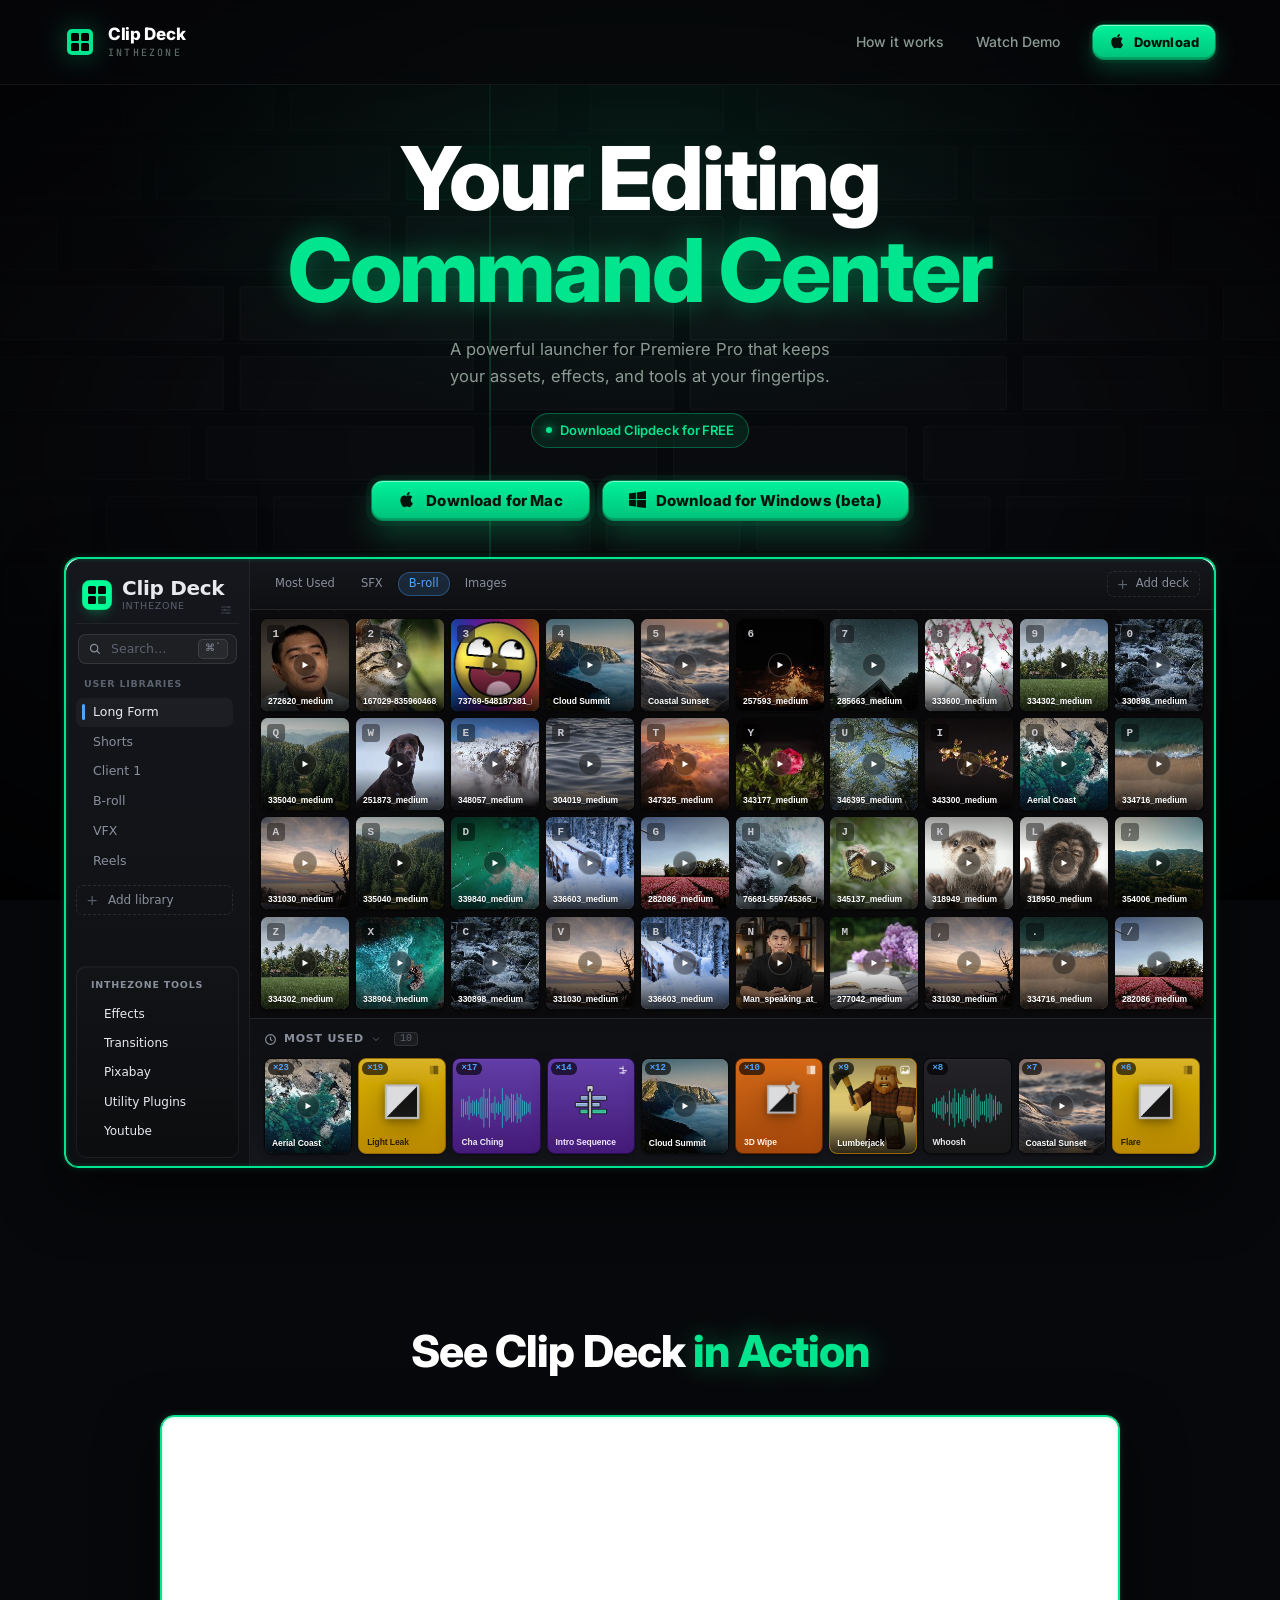
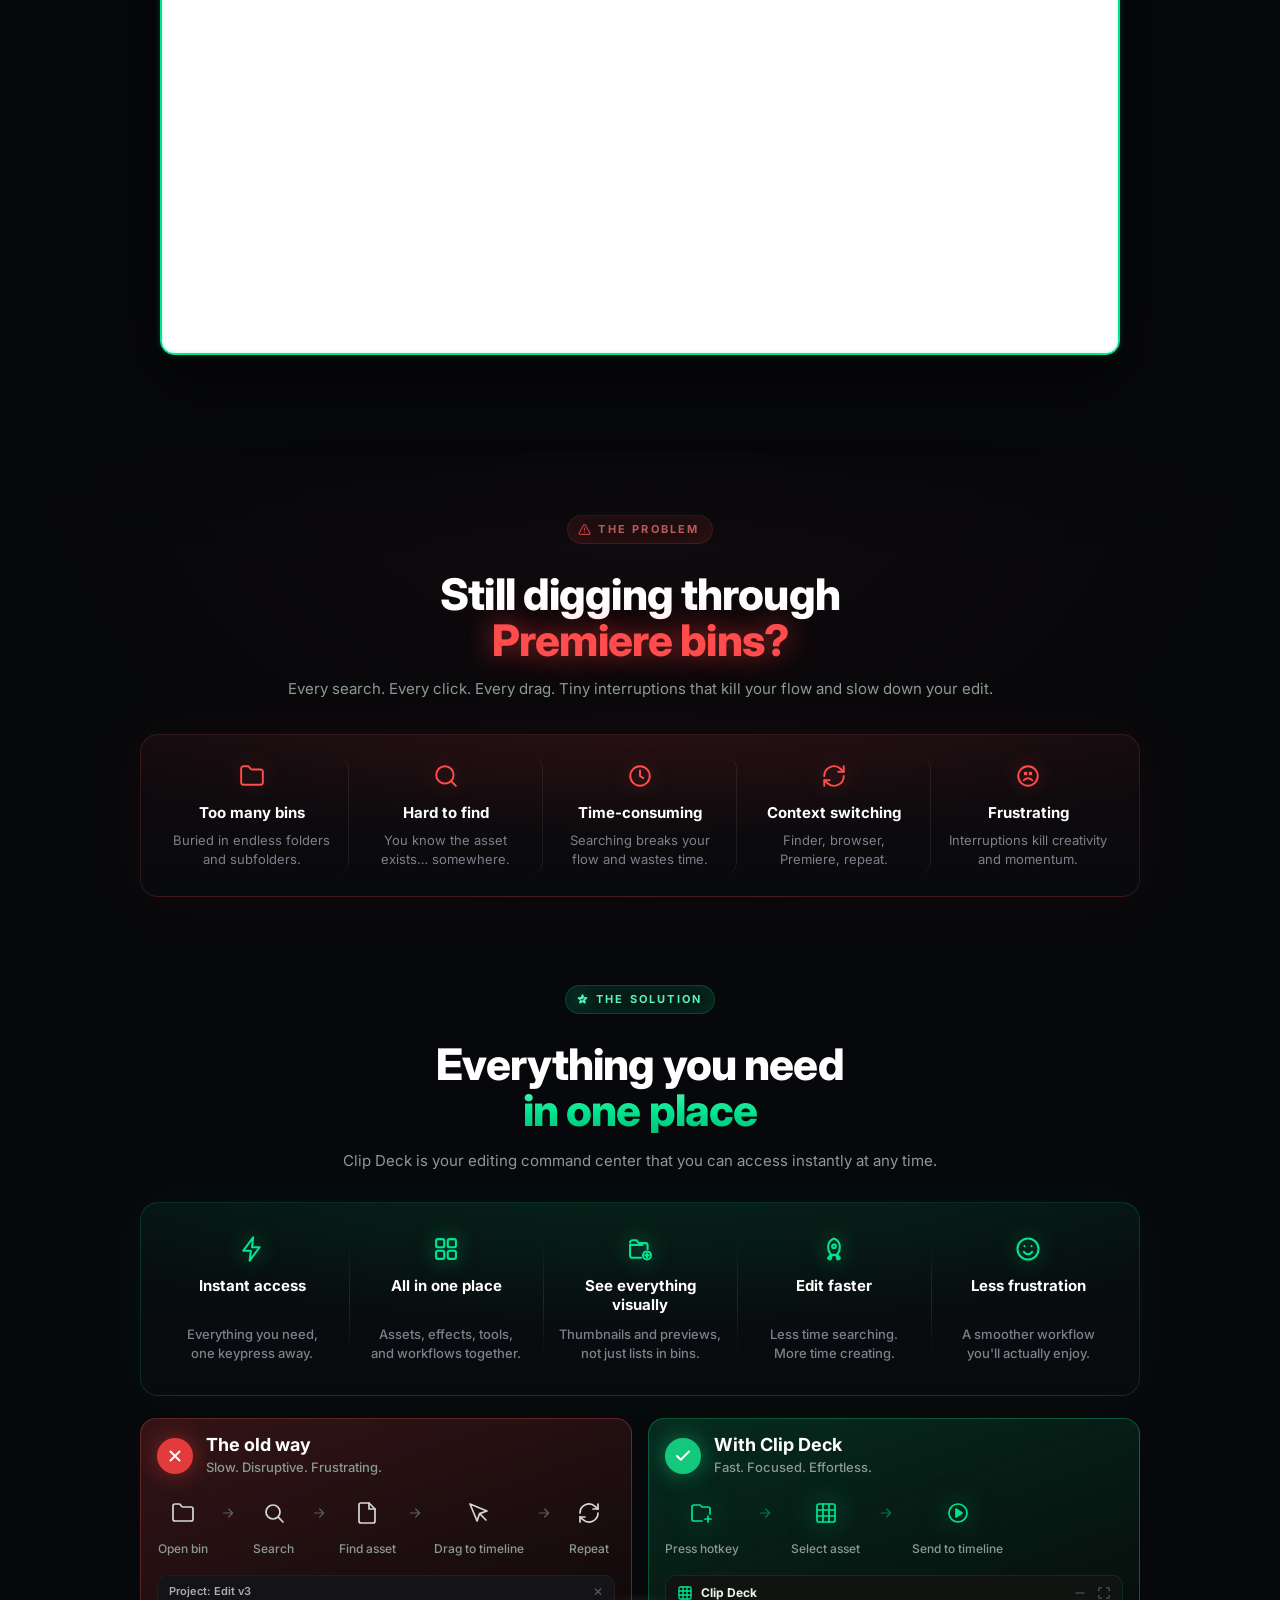
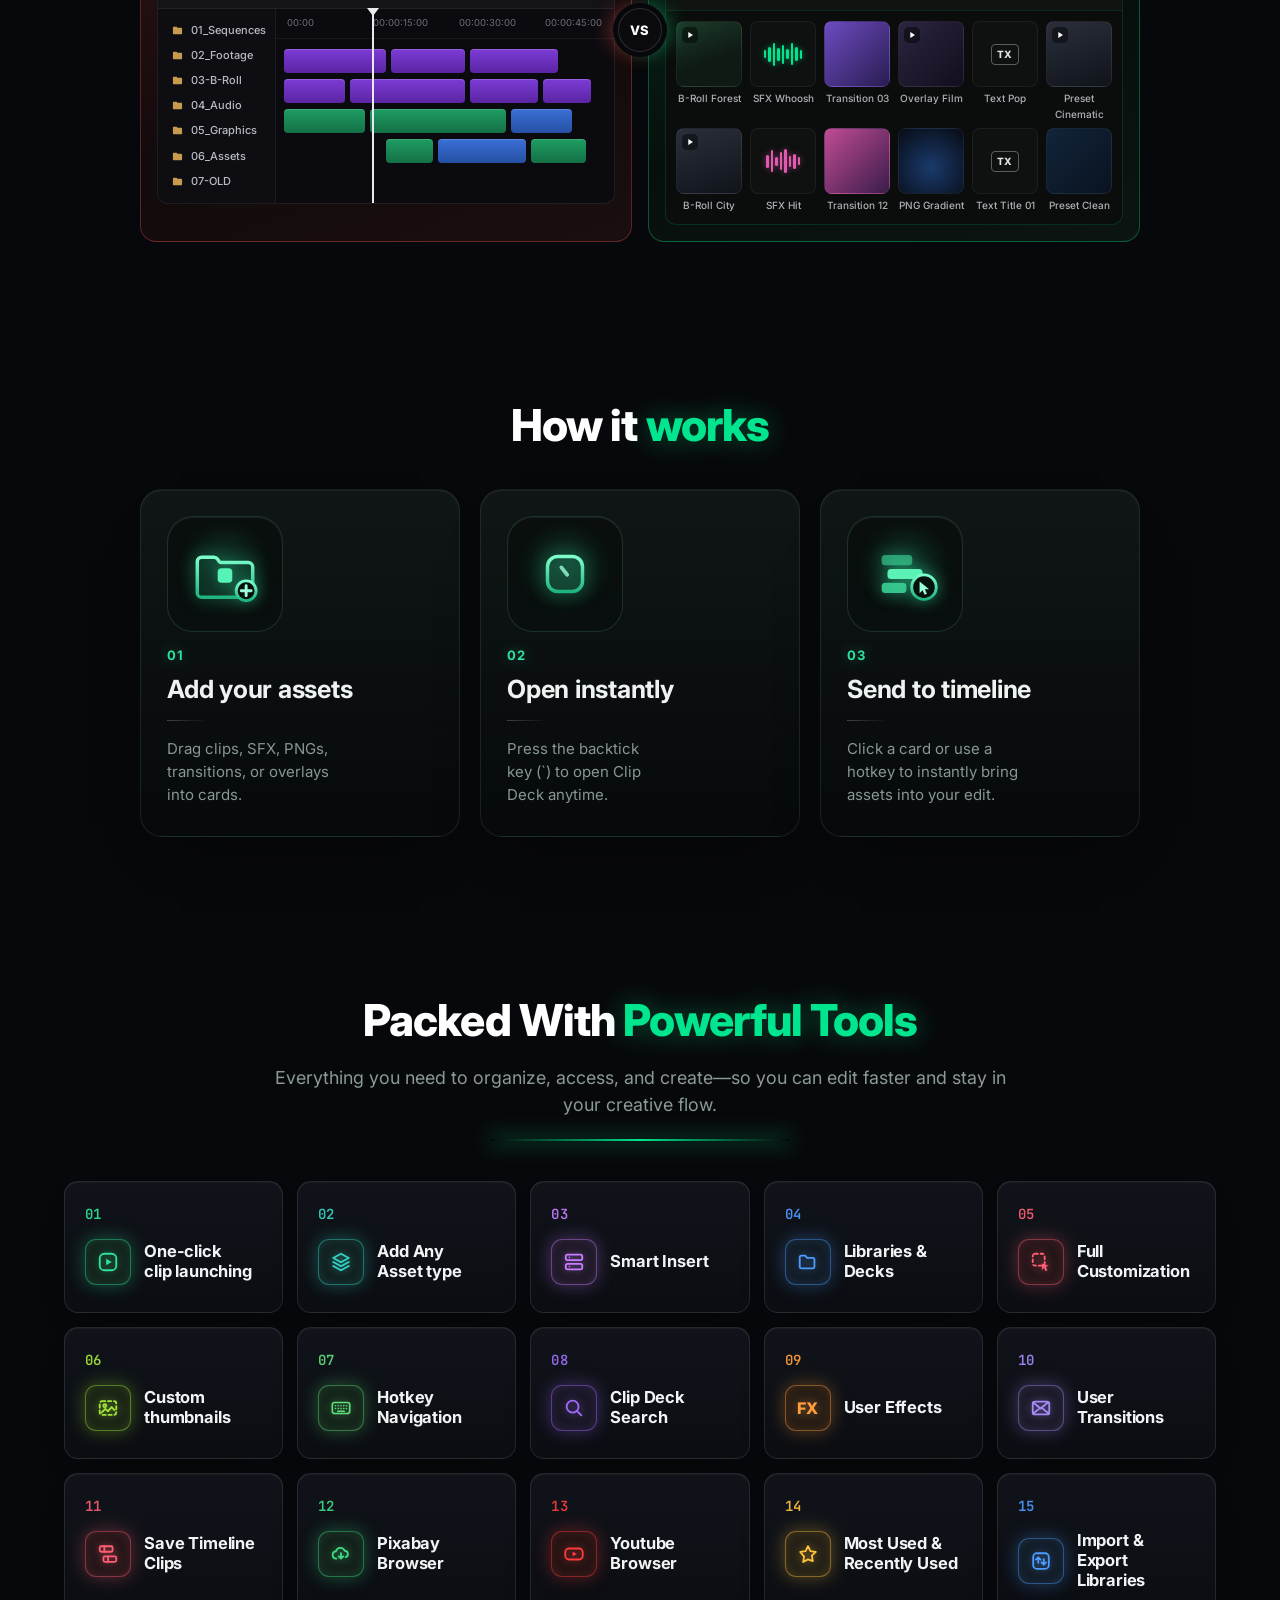
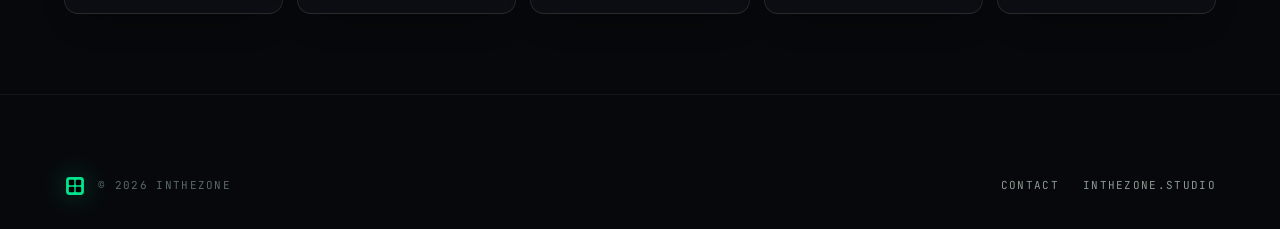
==== index.html @ 631cb648 "Wire Windows (beta) download with install-guide modal Hero Windows button now links to the GitHub Re" ====
<!doctype html>
<html lang="en">
<head>
  <meta charset="utf-8">
  <meta name="viewport" content="width=device-width, initial-scale=1">
  <title>Clip Deck — Stream Deck For Premiere Pro</title>
  <meta name="description" content="The easiest way to interact with Premiere Pro. Instant access to all your assets with a single hotkey.">
  <meta name="theme-color" content="#000000">

  <link rel="icon" type="image/svg+xml" href="assets/favicon.svg">
  <link rel="apple-touch-icon" href="assets/favicon.svg">

  <meta property="og:title" content="Clip Deck — Stream Deck For Premiere Pro">
  <meta property="og:description" content="The easiest way to interact with Premiere Pro — Clip Deck is the future of editing.">
  <meta property="og:type" content="website">

  <link rel="preconnect" href="https://fonts.googleapis.com">
  <link rel="preconnect" href="https://fonts.gstatic.com" crossorigin>
  <link href="https://fonts.googleapis.com/css2?family=Inter:wght@400;500;600;700&family=Space+Grotesk:wght@500;600;700&family=JetBrains+Mono:wght@400;500&display=swap" rel="stylesheet">

  <link rel="stylesheet" href="styles.css">
</head>
<body>
  <a class="skip-link" href="#waitlist">Skip to waitlist form</a>

  <header class="site-header">
    <div class="site-header__inner">
      <a class="brand" href="/" aria-label="InTheZone — Clip Deck">
        <svg class="brand-mark" viewBox="0 0 32 32" aria-hidden="true">
          <rect x="3" y="3" width="26" height="26" rx="5" fill="var(--accent)"/>
          <rect x="7" y="7" width="8" height="8" rx="1.5" fill="#000"/>
          <rect x="17" y="7" width="8" height="8" rx="1.5" fill="#000"/>
          <rect x="7" y="17" width="8" height="8" rx="1.5" fill="#000"/>
          <rect x="17" y="17" width="8" height="8" rx="1.5" fill="#000"/>
        </svg>
        <span class="brand-lockup">
          <span class="brand-name">Clip Deck</span>
          <span class="brand-eyebrow">INTHEZONE</span>
        </span>
      </a>

      <nav class="site-nav" aria-label="Primary">
        <a href="#how-it-works">How it works</a>
        <a href="#demo-video">Watch Demo</a>
        <a class="download-btn download-btn--nav" href="https://github.com/marcwenz/clipdeck-landing/releases/latest/download/ClipDeck-mac.pkg" download="ClipDeck-mac.pkg" aria-label="Download Clip Deck for Mac">
          <svg class="download-icon" viewBox="0 0 24 24" width="17" height="17" fill="currentColor" aria-hidden="true">
            <path d="M17.05 12.04c-.03-2.6 2.12-3.85 2.22-3.91-1.21-1.77-3.09-2.01-3.76-2.04-1.6-.16-3.12.94-3.93.94-.81 0-2.06-.92-3.39-.89-1.74.03-3.35 1.01-4.25 2.57-1.81 3.14-.46 7.79 1.3 10.34.86 1.25 1.89 2.65 3.24 2.6 1.3-.05 1.79-.84 3.36-.84 1.57 0 2.01.84 3.39.81 1.4-.03 2.28-1.27 3.13-2.53.99-1.45 1.4-2.85 1.42-2.92-.03-.01-2.72-1.04-2.75-4.13zM14.53 4.6c.72-.87 1.2-2.08 1.07-3.28-1.03.04-2.28.69-3.02 1.56-.66.77-1.24 2-1.08 3.18 1.15.09 2.32-.59 3.03-1.46z"/>
          </svg>
          <span class="download-text">Download</span>
        </a>
      </nav>
    </div>
  </header>

  <main>
    <section class="hero" id="waitlist">
      <h1 class="hero-headline">Your Editing <span class="accent">Command Center</span></h1>
      <p class="hero-sub">A powerful launcher for Premiere Pro that keeps your assets, effects, and tools at your fingertips.</p>

      <p class="launch-offer">
        <span class="launch-dot" aria-hidden="true"></span>
        Download Clipdeck for FREE
      </p>

      <div class="download-actions">
        <a class="download-btn" href="https://github.com/marcwenz/clipdeck-landing/releases/latest/download/ClipDeck-mac.pkg" download="ClipDeck-mac.pkg" aria-label="Download Clip Deck for Mac">
          <svg class="download-icon" viewBox="0 0 24 24" width="18" height="18" fill="currentColor" aria-hidden="true">
            <path d="M17.05 12.04c-.03-2.6 2.12-3.85 2.22-3.91-1.21-1.77-3.09-2.01-3.76-2.04-1.6-.16-3.12.94-3.93.94-.81 0-2.06-.92-3.39-.89-1.74.03-3.35 1.01-4.25 2.57-1.81 3.14-.46 7.79 1.3 10.34.86 1.25 1.89 2.65 3.24 2.6 1.3-.05 1.79-.84 3.36-.84 1.57 0 2.01.84 3.39.81 1.4-.03 2.28-1.27 3.13-2.53.99-1.45 1.4-2.85 1.42-2.92-.03-.01-2.72-1.04-2.75-4.13zM14.53 4.6c.72-.87 1.2-2.08 1.07-3.28-1.03.04-2.28.69-3.02 1.56-.66.77-1.24 2-1.08 3.18 1.15.09 2.32-.59 3.03-1.46z"/>
          </svg>
          <span class="download-text">Download for Mac</span>
        </a>
        <a class="download-btn" href="https://github.com/marcwenz/clipdeck-landing/releases/latest/download/ClipDeck-win.exe" download="ClipDeck-win.exe" aria-label="Download Clip Deck for Windows (beta)" data-win-trigger>
          <svg class="download-icon" viewBox="0 0 24 24" width="17" height="17" fill="currentColor" aria-hidden="true">
            <path d="M0 3.449 9.75 2.1v9.451H0m10.949-9.602L24 0v11.4H10.949M0 12.6h9.75v9.451L0 20.699M10.949 12.6H24V24l-13.051-1.351"/>
          </svg>
          <span class="download-text">Download for Windows (beta)</span>
        </a>
      </div>
    </section>

    <section class="hero-visual" aria-label="Clip Deck product preview">
      <figure class="mockup mockup--interactive">
        <div class="mockup-frame">
          <iframe
            src="assets/clip-deck-panel/index.html"
            title="Interactive Clip Deck panel preview"
            loading="lazy"
            referrerpolicy="no-referrer"
            allow="clipboard-read; clipboard-write"></iframe>
        </div>
      </figure>
    </section>

    <section class="how" id="demo-video" aria-labelledby="action-title">
      <h2 id="action-title" class="section-title">See Clip Deck <span class="accent">in Action</span></h2>
      <figure class="video-frame">
        <!-- Bump ?cb when the YouTube thumbnail changes to force a fresh embed load -->
        <iframe class="how-video"
                src="https://www.youtube-nocookie.com/embed/vU3Du4H56g0?rel=0&cb=20260601"
                title="How Clip Deck works"
                loading="lazy"
                referrerpolicy="strict-origin-when-cross-origin"
                allow="accelerometer; autoplay; clipboard-write; encrypted-media; gyroscope; picture-in-picture; web-share"
                allowfullscreen></iframe>
      </figure>
    </section>

    <!-- ===== The Problem (old way vs. Clip Deck) ===== -->
    <section class="problem" aria-labelledby="problem-title">

      <div class="ps-center">
        <div class="ps-badge">
          <span class="ps-ic">
            <svg width="18" height="18" viewBox="0 0 24 24" fill="none" stroke="currentColor" stroke-width="2.2" stroke-linecap="round" stroke-linejoin="round"><path d="m21.73 18-8-14a2 2 0 0 0-3.48 0l-8 14A2 2 0 0 0 4 21h16a2 2 0 0 0 1.73-3Z"/><path d="M12 9v4"/><path d="M12 17h.01"/></svg>
          </span>
          <span>THE PROBLEM</span>
        </div>
      </div>

      <h2 id="problem-title" class="ps-title">Still digging through<span class="ps-red">Premiere bins?</span></h2>

      <p class="ps-lede">Every search. Every click. Every drag. Tiny interruptions that kill your flow and slow down your edit.</p>

      <!-- Problem cards -->
      <div class="ps-problems">
        <div class="ps-pcol">
          <div class="ps-pic"><svg width="34" height="34" viewBox="0 0 24 24" fill="none" stroke="currentColor" stroke-width="1.8" stroke-linecap="round" stroke-linejoin="round"><path d="M20 20a2 2 0 0 0 2-2V8a2 2 0 0 0-2-2h-7.9a2 2 0 0 1-1.69-.9L9.6 3.9A2 2 0 0 0 7.93 3H4a2 2 0 0 0-2 2v13a2 2 0 0 0 2 2Z"/></svg></div>
          <h3>Too many bins</h3>
          <p>Buried in endless folders and subfolders.</p>
        </div>
        <div class="ps-pcol">
          <div class="ps-pic"><svg width="34" height="34" viewBox="0 0 24 24" fill="none" stroke="currentColor" stroke-width="1.8" stroke-linecap="round" stroke-linejoin="round"><circle cx="11" cy="11" r="8"/><path d="m21 21-4.3-4.3"/></svg></div>
          <h3>Hard to find</h3>
          <p>You know the asset exists… somewhere.</p>
        </div>
        <div class="ps-pcol">
          <div class="ps-pic"><svg width="34" height="34" viewBox="0 0 24 24" fill="none" stroke="currentColor" stroke-width="1.8" stroke-linecap="round" stroke-linejoin="round"><circle cx="12" cy="12" r="9"/><path d="M12 7v5l3 2"/></svg></div>
          <h3>Time-consuming</h3>
          <p>Searching breaks your flow and wastes time.</p>
        </div>
        <div class="ps-pcol">
          <div class="ps-pic"><svg width="34" height="34" viewBox="0 0 24 24" fill="none" stroke="currentColor" stroke-width="1.8" stroke-linecap="round" stroke-linejoin="round"><path d="M3 12a9 9 0 0 1 15-6.7L21 8"/><path d="M21 3v5h-5"/><path d="M21 12a9 9 0 0 1-15 6.7L3 16"/><path d="M3 21v-5h5"/></svg></div>
          <h3>Context switching</h3>
          <p>Finder, browser, Premiere, repeat.</p>
        </div>
        <div class="ps-pcol">
          <div class="ps-pic"><svg width="34" height="34" viewBox="0 0 24 24" fill="none" stroke="currentColor" stroke-width="1.8" stroke-linecap="round" stroke-linejoin="round"><circle cx="12" cy="12" r="9"/><path d="M16 16s-1.5-2-4-2-4 2-4 2"/><path d="m9 9 1.5 1.5M9 10.5 10.5 9"/><path d="m15 9-1.5 1.5M15 10.5 13.5 9"/></svg></div>
          <h3>Frustrating</h3>
          <p>Interruptions kill creativity and momentum.</p>
        </div>
      </div>

      <!-- The Solution (green twin: intro + feature panel) -->
      <div class="sol">
        <div class="ps-center">
          <div class="sol-badge">
            <span class="sol-star">
              <svg width="14" height="14" viewBox="0 0 24 24" fill="currentColor" aria-hidden="true">
                <path d="M12 2.2c.5 0 .95.3 1.14.77l1.86 4.6 4.94.36c1.1.08 1.55 1.46.7 2.18l-3.78 3.2 1.2 4.82c.27 1.08-.9 1.93-1.84 1.34L12 16.9l-4.22 2.57c-.94.59-2.11-.26-1.84-1.34l1.2-4.82-3.78-3.2c-.85-.72-.4-2.1.7-2.18l4.94-.36 1.86-4.6c.19-.47.64-.77 1.14-.77Z"/>
                <path d="M9.4 11.9l1.7 1.7 3.5-3.7" fill="none" stroke="#07080B" stroke-width="1.8" stroke-linecap="round" stroke-linejoin="round"/>
              </svg>
            </span>
            <span>THE SOLUTION</span>
          </div>
        </div>

        <h2 class="sol-headline">
          <span class="sol-line sol-white">Everything you need</span>
          <span class="sol-line sol-accent">in one place</span>
        </h2>

        <p class="sol-sub">Clip Deck is your editing command center that you can access instantly at any time.</p>

        <div class="sol-panel">
          <div class="sol-feature">
            <svg class="sol-icon" viewBox="0 0 24 24" fill="none" stroke="currentColor" stroke-width="1.8" stroke-linecap="round" stroke-linejoin="round" aria-hidden="true">
              <path d="M13 2 4.5 13.5H11l-1 8.5 8.5-11.5H12l1-8.5Z"/>
            </svg>
            <h3 class="sol-ftitle">Instant access</h3>
            <p class="sol-desc">Everything you need,<br>one keypress away.</p>
          </div>

          <div class="sol-feature">
            <svg class="sol-icon" viewBox="0 0 24 24" fill="none" stroke="currentColor" stroke-width="1.8" stroke-linecap="round" stroke-linejoin="round" aria-hidden="true">
              <rect x="3.5" y="3.5" width="7" height="7" rx="1.6"/>
              <rect x="13.5" y="3.5" width="7" height="7" rx="1.6"/>
              <rect x="3.5" y="13.5" width="7" height="7" rx="1.6"/>
              <rect x="13.5" y="13.5" width="7" height="7" rx="1.6"/>
            </svg>
            <h3 class="sol-ftitle">All in one place</h3>
            <p class="sol-desc">Assets, effects, tools,<br>and workflows together.</p>
          </div>

          <div class="sol-feature">
            <svg class="sol-icon" viewBox="0 0 24 24" fill="none" stroke="currentColor" stroke-width="1.8" stroke-linecap="round" stroke-linejoin="round" aria-hidden="true">
              <path d="M3.5 6.5a2 2 0 0 1 2-2h3.4l2 2.5h5.6a2 2 0 0 1 2 2v3.2"/>
              <path d="M3.5 8.5h10.5"/>
              <path d="M3.5 8.5v9a2 2 0 0 0 2 2h7.5"/>
              <circle cx="18" cy="17.5" r="3.4"/>
              <path d="M18 16v3M16.5 17.5h3"/>
            </svg>
            <h3 class="sol-ftitle">See everything visually</h3>
            <p class="sol-desc">Thumbnails and previews,<br>not just lists in bins.</p>
          </div>

          <div class="sol-feature">
            <svg class="sol-icon" viewBox="0 0 24 24" fill="none" stroke="currentColor" stroke-width="1.8" stroke-linecap="round" stroke-linejoin="round" aria-hidden="true">
              <path d="M12 3c2.8 1 5 3.8 5 7.6 0 2.1-.7 3.8-1.6 5.1l-.9 1.3H9.5l-.9-1.3C7.7 14.4 7 12.7 7 10.6 7 6.8 9.2 4 12 3Z"/>
              <circle cx="12" cy="9.6" r="1.6"/>
              <path d="M9.5 17 7 19.5C7 20.3 8 21 9 21l.8-2.7M14.5 17l2.5 2.5c0 .8-1 1.5-2 1.5l-.8-2.7"/>
            </svg>
            <h3 class="sol-ftitle">Edit faster</h3>
            <p class="sol-desc">Less time searching.<br>More time creating.</p>
          </div>

          <div class="sol-feature">
            <svg class="sol-icon" viewBox="0 0 24 24" fill="none" stroke="currentColor" stroke-width="1.8" stroke-linecap="round" stroke-linejoin="round" aria-hidden="true">
              <circle cx="12" cy="12" r="9"/>
              <path d="M8.5 14.5c.9 1.3 2.1 2 3.5 2s2.6-.7 3.5-2"/>
              <path d="M9 9.5h.01M15 9.5h.01"/>
            </svg>
            <h3 class="sol-ftitle">Less frustration</h3>
            <p class="sol-desc">A smoother workflow<br>you'll actually enjoy.</p>
          </div>
        </div>
      </div>

      <!-- Comparison -->
      <div class="ps-compare">
        <div class="ps-vs">VS</div>

        <!-- OLD WAY -->
        <div class="ps-panel ps-old">
          <div class="ps-phead">
            <div class="ps-pbadge ps-x"><svg width="22" height="22" viewBox="0 0 24 24" fill="none" stroke="currentColor" stroke-width="2.6" stroke-linecap="round"><path d="M18 6 6 18M6 6l12 12"/></svg></div>
            <div><h2>The old way</h2><div class="ps-sub">Slow. Disruptive. Frustrating.</div></div>
          </div>

          <div class="ps-steps">
            <div class="ps-step"><div class="ps-sic"><svg width="30" height="30" viewBox="0 0 24 24" fill="none" stroke="currentColor" stroke-width="1.7" stroke-linecap="round" stroke-linejoin="round"><path d="M20 20a2 2 0 0 0 2-2V8a2 2 0 0 0-2-2h-7.9a2 2 0 0 1-1.69-.9L9.6 3.9A2 2 0 0 0 7.93 3H4a2 2 0 0 0-2 2v13a2 2 0 0 0 2 2Z"/></svg></div><span>Open bin</span></div>
            <div class="ps-arrow"><svg width="20" height="20" viewBox="0 0 24 24" fill="none" stroke="currentColor" stroke-width="1.8" stroke-linecap="round" stroke-linejoin="round"><path d="M5 12h14M13 6l6 6-6 6"/></svg></div>
            <div class="ps-step"><div class="ps-sic"><svg width="30" height="30" viewBox="0 0 24 24" fill="none" stroke="currentColor" stroke-width="1.7" stroke-linecap="round" stroke-linejoin="round"><circle cx="11" cy="11" r="7"/><path d="m21 21-4.3-4.3"/></svg></div><span>Search</span></div>
            <div class="ps-arrow"><svg width="20" height="20" viewBox="0 0 24 24" fill="none" stroke="currentColor" stroke-width="1.8" stroke-linecap="round" stroke-linejoin="round"><path d="M5 12h14M13 6l6 6-6 6"/></svg></div>
            <div class="ps-step"><div class="ps-sic"><svg width="30" height="30" viewBox="0 0 24 24" fill="none" stroke="currentColor" stroke-width="1.7" stroke-linecap="round" stroke-linejoin="round"><path d="M14 2H6a2 2 0 0 0-2 2v16a2 2 0 0 0 2 2h12a2 2 0 0 0 2-2V8z"/><path d="M14 2v6h6"/></svg></div><span>Find asset</span></div>
            <div class="ps-arrow"><svg width="20" height="20" viewBox="0 0 24 24" fill="none" stroke="currentColor" stroke-width="1.8" stroke-linecap="round" stroke-linejoin="round"><path d="M5 12h14M13 6l6 6-6 6"/></svg></div>
            <div class="ps-step"><div class="ps-sic"><svg width="30" height="30" viewBox="0 0 24 24" fill="none" stroke="currentColor" stroke-width="1.7" stroke-linecap="round" stroke-linejoin="round"><path d="m3 3 7.07 16.97 2.51-7.39 7.39-2.51L3 3z"/><path d="m13 13 6 6"/></svg></div><span>Drag to timeline</span></div>
            <div class="ps-arrow"><svg width="20" height="20" viewBox="0 0 24 24" fill="none" stroke="currentColor" stroke-width="1.8" stroke-linecap="round" stroke-linejoin="round"><path d="M5 12h14M13 6l6 6-6 6"/></svg></div>
            <div class="ps-step"><div class="ps-sic"><svg width="30" height="30" viewBox="0 0 24 24" fill="none" stroke="currentColor" stroke-width="1.7" stroke-linecap="round" stroke-linejoin="round"><path d="M3 12a9 9 0 0 1 15-6.7L21 8"/><path d="M21 3v5h-5"/><path d="M21 12a9 9 0 0 1-15 6.7L3 16"/><path d="M3 21v-5h5"/></svg></div><span>Repeat</span></div>
          </div>

          <!-- Premiere panel mockup -->
          <div class="ps-mock">
            <div class="ps-mock-bar"><span>Project: Edit v3</span><span class="ps-x">✕</span></div>
            <div class="ps-pr-body">
              <div class="ps-pr-side">
                <div class="ps-bin"><svg width="16" height="14" viewBox="0 0 24 24" fill="currentColor"><path d="M10 4H4a2 2 0 0 0-2 2v12a2 2 0 0 0 2 2h16a2 2 0 0 0 2-2V8a2 2 0 0 0-2-2h-8l-2-2Z"/></svg>01_Sequences</div>
                <div class="ps-bin"><svg width="16" height="14" viewBox="0 0 24 24" fill="currentColor"><path d="M10 4H4a2 2 0 0 0-2 2v12a2 2 0 0 0 2 2h16a2 2 0 0 0 2-2V8a2 2 0 0 0-2-2h-8l-2-2Z"/></svg>02_Footage</div>
                <div class="ps-bin"><svg width="16" height="14" viewBox="0 0 24 24" fill="currentColor"><path d="M10 4H4a2 2 0 0 0-2 2v12a2 2 0 0 0 2 2h16a2 2 0 0 0 2-2V8a2 2 0 0 0-2-2h-8l-2-2Z"/></svg>03-B-Roll</div>
                <div class="ps-bin"><svg width="16" height="14" viewBox="0 0 24 24" fill="currentColor"><path d="M10 4H4a2 2 0 0 0-2 2v12a2 2 0 0 0 2 2h16a2 2 0 0 0 2-2V8a2 2 0 0 0-2-2h-8l-2-2Z"/></svg>04_Audio</div>
                <div class="ps-bin"><svg width="16" height="14" viewBox="0 0 24 24" fill="currentColor"><path d="M10 4H4a2 2 0 0 0-2 2v12a2 2 0 0 0 2 2h16a2 2 0 0 0 2-2V8a2 2 0 0 0-2-2h-8l-2-2Z"/></svg>05_Graphics</div>
                <div class="ps-bin"><svg width="16" height="14" viewBox="0 0 24 24" fill="currentColor"><path d="M10 4H4a2 2 0 0 0-2 2v12a2 2 0 0 0 2 2h16a2 2 0 0 0 2-2V8a2 2 0 0 0-2-2h-8l-2-2Z"/></svg>06_Assets</div>
                <div class="ps-bin"><svg width="16" height="14" viewBox="0 0 24 24" fill="currentColor"><path d="M10 4H4a2 2 0 0 0-2 2v12a2 2 0 0 0 2 2h16a2 2 0 0 0 2-2V8a2 2 0 0 0-2-2h-8l-2-2Z"/></svg>07-OLD</div>
              </div>
              <div class="ps-pr-timeline">
                <div class="ps-ruler"><span>00:00</span><span>00:00:15:00</span><span>00:00:30:00</span><span>00:00:45:00</span></div>
                <div class="ps-playhead"></div>
                <div class="ps-tracks">
                  <div class="ps-track"><div class="ps-clip ps-p" style="width:30%"></div><div class="ps-clip ps-p" style="width:22%"></div><div class="ps-clip ps-p" style="width:26%"></div></div>
                  <div class="ps-track"><div class="ps-clip ps-p" style="width:18%"></div><div class="ps-clip ps-p" style="width:34%"></div><div class="ps-clip ps-p" style="width:20%"></div><div class="ps-clip ps-p" style="width:14%"></div></div>
                  <div class="ps-track"><div class="ps-clip ps-g" style="width:24%"></div><div class="ps-clip ps-g" style="width:40%"></div><div class="ps-clip ps-b" style="width:18%"></div></div>
                  <div class="ps-track"><div class="ps-clip ps-g" style="width:14%;margin-left:30%"></div><div class="ps-clip ps-b" style="width:26%"></div><div class="ps-clip ps-g" style="width:16%"></div></div>
                </div>
              </div>
            </div>
          </div>
        </div>

        <!-- NEW WAY -->
        <div class="ps-panel ps-new">
          <div class="ps-phead">
            <div class="ps-pbadge ps-ok"><svg width="22" height="22" viewBox="0 0 24 24" fill="none" stroke="currentColor" stroke-width="2.6" stroke-linecap="round" stroke-linejoin="round"><path d="M20 6 9 17l-5-5"/></svg></div>
            <div><h2>With Clip Deck</h2><div class="ps-sub">Fast. Focused. Effortless.</div></div>
          </div>

          <div class="ps-steps ps-new">
            <div class="ps-step"><div class="ps-sic"><svg width="32" height="32" viewBox="0 0 24 24" fill="none" stroke="currentColor" stroke-width="1.7" stroke-linecap="round" stroke-linejoin="round"><path d="M20 13V8a2 2 0 0 0-2-2h-6l-2-2H4a2 2 0 0 0-2 2v12a2 2 0 0 0 2 2h8"/><path d="M18 15v6M15 18h6"/></svg></div><span>Press hotkey</span></div>
            <div class="ps-arrow"><svg width="20" height="20" viewBox="0 0 24 24" fill="none" stroke="currentColor" stroke-width="1.8" stroke-linecap="round" stroke-linejoin="round"><path d="M5 12h14M13 6l6 6-6 6"/></svg></div>
            <div class="ps-step"><div class="ps-sic"><svg width="32" height="32" viewBox="0 0 24 24" fill="none" stroke="currentColor" stroke-width="1.7" stroke-linecap="round" stroke-linejoin="round"><rect x="3" y="3" width="18" height="18" rx="2"/><path d="M3 9h18M3 15h18M9 3v18M15 3v18"/></svg></div><span>Select asset</span></div>
            <div class="ps-arrow"><svg width="20" height="20" viewBox="0 0 24 24" fill="none" stroke="currentColor" stroke-width="1.8" stroke-linecap="round" stroke-linejoin="round"><path d="M5 12h14M13 6l6 6-6 6"/></svg></div>
            <div class="ps-step"><div class="ps-sic"><svg width="32" height="32" viewBox="0 0 24 24" fill="none" stroke="currentColor" stroke-width="1.7" stroke-linecap="round" stroke-linejoin="round"><circle cx="12" cy="12" r="9"/><path d="m10 8 6 4-6 4V8z" fill="currentColor"/></svg></div><span>Send to timeline</span></div>
          </div>

          <!-- Clip Deck mockup -->
          <div class="ps-cd">
            <div class="ps-cd-bar">
              <div class="ps-ttl"><svg width="20" height="20" viewBox="0 0 24 24" fill="none" stroke="currentColor" stroke-width="2" stroke-linecap="round" stroke-linejoin="round"><rect x="3" y="3" width="18" height="18" rx="2"/><path d="M3 9h18M3 15h18M9 3v18M15 3v18"/></svg>Clip Deck</div>
              <div class="ps-ctrls">
                <svg width="16" height="16" viewBox="0 0 24 24" fill="none" stroke="currentColor" stroke-width="2" stroke-linecap="round"><path d="M5 12h14"/></svg>
                <svg width="16" height="16" viewBox="0 0 24 24" fill="none" stroke="currentColor" stroke-width="2" stroke-linecap="round" stroke-linejoin="round"><path d="M8 3H5a2 2 0 0 0-2 2v3M21 8V5a2 2 0 0 0-2-2h-3M16 21h3a2 2 0 0 0 2-2v-3M3 16v3a2 2 0 0 0 2 2h3"/></svg>
              </div>
            </div>
            <div class="ps-cd-grid">
              <!-- Row 1 -->
              <div class="ps-tile"><div class="ps-thumb ps-t-broll1"><div class="ps-ti"><svg width="11" height="11" viewBox="0 0 24 24" fill="currentColor"><path d="M8 5v14l11-7z"/></svg></div></div><div class="ps-lbl">B-Roll Forest</div></div>
              <div class="ps-tile"><div class="ps-thumb ps-t-dark"><div class="ps-wave"><i style="height:30%"></i><i style="height:60%"></i><i style="height:90%"></i><i style="height:50%"></i><i style="height:75%"></i><i style="height:40%"></i><i style="height:85%"></i><i style="height:55%"></i><i style="height:35%"></i></div></div><div class="ps-lbl">SFX Whoosh</div></div>
              <div class="ps-tile"><div class="ps-thumb ps-t-trans1"></div><div class="ps-lbl">Transition 03</div></div>
              <div class="ps-tile"><div class="ps-thumb ps-t-overlay1"><div class="ps-ti"><svg width="11" height="11" viewBox="0 0 24 24" fill="currentColor"><path d="M8 5v14l11-7z"/></svg></div></div><div class="ps-lbl">Overlay Film</div></div>
              <div class="ps-tile"><div class="ps-thumb ps-t-dark"><div class="ps-txico">TX</div></div><div class="ps-lbl">Text Pop</div></div>
              <div class="ps-tile"><div class="ps-thumb ps-t-broll2"><div class="ps-ti"><svg width="11" height="11" viewBox="0 0 24 24" fill="currentColor"><path d="M8 5v14l11-7z"/></svg></div></div><div class="ps-lbl">Preset Cinematic</div></div>
              <!-- Row 2 -->
              <div class="ps-tile"><div class="ps-thumb ps-t-broll2"><div class="ps-ti"><svg width="11" height="11" viewBox="0 0 24 24" fill="currentColor"><path d="M8 5v14l11-7z"/></svg></div></div><div class="ps-lbl">B-Roll City</div></div>
              <div class="ps-tile"><div class="ps-thumb ps-t-dark"><div class="ps-wave ps-pink"><i style="height:50%"></i><i style="height:85%"></i><i style="height:35%"></i><i style="height:70%"></i><i style="height:95%"></i><i style="height:45%"></i><i style="height:60%"></i><i style="height:30%"></i></div></div><div class="ps-lbl">SFX Hit</div></div>
              <div class="ps-tile"><div class="ps-thumb ps-t-trans2"></div><div class="ps-lbl">Transition 12</div></div>
              <div class="ps-tile"><div class="ps-thumb ps-t-grad"></div><div class="ps-lbl">PNG Gradient</div></div>
              <div class="ps-tile"><div class="ps-thumb ps-t-dark"><div class="ps-txico">TX</div></div><div class="ps-lbl">Text Title 01</div></div>
              <div class="ps-tile"><div class="ps-thumb ps-t-overlay2"></div><div class="ps-lbl">Preset Clean</div></div>
            </div>
          </div>
        </div>
      </div>

    </section>

    <section class="steps" id="how-it-works" aria-labelledby="how-title">
      <h2 id="how-title" class="section-title">How it <span class="accent">works</span></h2>

      <!-- shared SVG gradient defs for the animated icons -->
      <svg width="0" height="0" aria-hidden="true" style="position:absolute">
        <defs>
          <linearGradient id="greenGrad" x1="0" y1="0" x2="0" y2="1">
            <stop offset="0" stop-color="#7dffcb"/>
            <stop offset="1" stop-color="#1fb47e"/>
          </linearGradient>
        </defs>
      </svg>

      <div class="hiw-grid">
        <article class="hiw-card">
          <div class="hiw-tile">
            <svg class="ic ic-folder" viewBox="0 0 48 48" fill="none" aria-hidden="true">
              <path d="M5 15.5a3 3 0 0 1 3-3h8.4a3 3 0 0 1 2.42 1.23l1.32 1.82a1.5 1.5 0 0 0 1.21.62H40a3 3 0 0 1 3 3V37a3 3 0 0 1-3 3H8a3 3 0 0 1-3-3z" stroke="url(#greenGrad)" stroke-width="2.4" stroke-linejoin="round"/>
              <rect class="asset" x="19" y="20" width="10" height="10" rx="2.6" fill="#56f2b6"/>
              <g class="plus">
                <circle cx="38.5" cy="35.5" r="6.8" fill="#06100d" stroke="url(#greenGrad)" stroke-width="2"/>
                <path d="M38.5 32.1v6.8M35.1 35.5h6.8" stroke="#9bffd8" stroke-width="2" stroke-linecap="round"/>
              </g>
            </svg>
          </div>
          <div class="hiw-card__body">
            <p class="hiw-card__num">01</p>
            <h3 class="hiw-card__title">Add your assets</h3>
            <hr class="hiw-card__rule"/>
            <p class="hiw-card__desc">Drag clips, SFX, PNGs, transitions, or overlays into cards.</p>
          </div>
        </article>

        <article class="hiw-card">
          <div class="hiw-tile">
            <svg class="ic ic-key" viewBox="0 0 48 48" fill="none" aria-hidden="true">
              <rect class="ripple" x="11" y="11" width="26" height="26" rx="8" stroke="#69ffc0" stroke-width="1.6" fill="none"/>
              <g class="keycap-group">
                <rect class="keycap" x="12" y="12" width="24" height="24" rx="7" stroke="url(#greenGrad)" stroke-width="2.4" fill="rgba(120,255,205,0.04)"/>
                <path class="tick" d="M21.5 19.5l4 5" stroke="#9bffd8" stroke-width="2.6" stroke-linecap="round"/>
              </g>
            </svg>
          </div>
          <div class="hiw-card__body">
            <p class="hiw-card__num">02</p>
            <h3 class="hiw-card__title">Open instantly</h3>
            <hr class="hiw-card__rule"/>
            <p class="hiw-card__desc">Press the backtick key (`) to open Clip Deck anytime.</p>
          </div>
        </article>

        <article class="hiw-card">
          <div class="hiw-tile">
            <svg class="ic ic-timeline" viewBox="0 0 48 48" fill="none" aria-hidden="true">
              <rect class="bar bar1" x="8" y="11" width="21" height="7" rx="2.4" fill="#3bd99a" fill-opacity="0.62"/>
              <rect class="bar bar2" x="12" y="20.5" width="24" height="7" rx="2.4" fill="#5cf2b6"/>
              <rect class="bar bar3" x="8" y="30" width="17" height="7" rx="2.4" fill="#3bd99a" fill-opacity="0.85"/>
              <circle class="click-ring" cx="37" cy="33" r="8" stroke="#69ffc0" stroke-width="1.6" fill="none"/>
              <g class="cursor">
                <circle cx="37" cy="33" r="8.4" fill="#06100d" stroke="url(#greenGrad)" stroke-width="2"/>
                <path d="M34 29.2v8l2.05-2.05 1.45 3.1 1.55-.72-1.45-3.05 2.9-.03z" fill="#9bffd8"/>
              </g>
            </svg>
          </div>
          <div class="hiw-card__body">
            <p class="hiw-card__num">03</p>
            <h3 class="hiw-card__title">Send to timeline</h3>
            <hr class="hiw-card__rule"/>
            <p class="hiw-card__desc">Click a card or use a hotkey to instantly bring assets into your edit.</p>
          </div>
        </article>
      </div>
    </section>

    <!-- ===== Full Feature List (Claude Design handoff, resized to page scale) ===== -->
    <section class="features" aria-labelledby="features-title">
      <div class="features-head">
        <h2 id="features-title" class="section-title">Packed With <span class="accent">Powerful Tools</span></h2>
        <p class="features-sub">Everything you need to organize, access, and create—so you can edit faster and stay in your creative flow.</p>
        <div class="features-underglow" aria-hidden="true"></div>
      </div>

      <div class="features-grid">
        <article class="feat-card" style="--fa:#2fe39a">
          <span class="feat-num">01</span>
          <div class="feat-head">
            <span class="feat-ico" aria-hidden="true"><svg viewBox="0 0 24 24" fill="none" stroke="currentColor" stroke-width="2" stroke-linecap="round" stroke-linejoin="round"><rect x="3" y="3" width="18" height="18" rx="5"/><path d="M10 8.5 16 12l-6 3.5z" fill="currentColor" stroke="none"/></svg></span>
            <h3 class="feat-title">One-click<br>clip launching</h3>
          </div>
          <div class="feat-pop" role="note">Fire any video, audio, or image clip straight into your Premiere timeline from a visual deck of cards. No digging through bins.</div>
        </article>

        <article class="feat-card" style="--fa:#34d3c4">
          <span class="feat-num">02</span>
          <div class="feat-head">
            <span class="feat-ico" aria-hidden="true"><svg viewBox="0 0 24 24" fill="none" stroke="currentColor" stroke-width="2" stroke-linecap="round" stroke-linejoin="round"><path d="m12 3 8.5 4.6L12 12.2 3.5 7.6z"/><path d="m3.5 12 8.5 4.6 8.5-4.6"/><path d="m3.5 16.4 8.5 4.6 8.5-4.6"/></svg></span>
            <h3 class="feat-title">Add Any<br>Asset type</h3>
          </div>
          <div class="feat-pop" role="note">Add any type of asset you need in Clip Deck:
            <ul class="feat-poplist">
              <li>Video Clips</li>
              <li>Audio Clips</li>
              <li>Images</li>
              <li>Transitions</li>
              <li>Effects</li>
              <li>Timeline Clips</li>
              <li>MOGRTs</li>
              <li>Text</li>
            </ul>
          </div>
        </article>

        <article class="feat-card" style="--fa:#c77dff">
          <span class="feat-num">03</span>
          <div class="feat-head">
            <span class="feat-ico" aria-hidden="true"><svg viewBox="0 0 24 24" fill="none" stroke="currentColor" stroke-width="2" stroke-linecap="round" stroke-linejoin="round"><rect x="3" y="4" width="18" height="6" rx="2"/><rect x="3" y="14" width="18" height="6" rx="2"/><circle cx="7" cy="7" r="0.9" fill="currentColor" stroke="none"/><circle cx="7" cy="17" r="0.9" fill="currentColor" stroke="none"/></svg></span>
            <h3 class="feat-title">Smart Insert</h3>
          </div>
          <div class="feat-pop" role="note">Clip Deck detects empty layers and inserts clips there to avoid overwriting and collision of clips.</div>
        </article>

        <article class="feat-card" style="--fa:#4d9bff">
          <span class="feat-num">04</span>
          <div class="feat-head">
            <span class="feat-ico" aria-hidden="true"><svg viewBox="0 0 24 24" fill="none" stroke="currentColor" stroke-width="2" stroke-linecap="round" stroke-linejoin="round"><path d="M3 7a2 2 0 0 1 2-2h4l2 2.5h6a2 2 0 0 1 2 2V17a2 2 0 0 1-2 2H5a2 2 0 0 1-2-2z"/></svg></span>
            <h3 class="feat-title">Libraries &amp; Decks</h3>
          </div>
          <div class="feat-pop" role="note">Organize everything into libraries, each with multiple decks (pages) of cards. Build a deck per project, client, or style.</div>
        </article>

        <article class="feat-card" style="--fa:#ff5d73">
          <span class="feat-num">05</span>
          <div class="feat-head">
            <span class="feat-ico" aria-hidden="true"><svg viewBox="0 0 24 24" fill="none" stroke="currentColor" stroke-width="2" stroke-linecap="round" stroke-linejoin="round"><rect x="3" y="3" width="13" height="13" rx="2.5" stroke-dasharray="3 3"/><path d="M13 13.5 20.5 16l-3.2 1.1L19 21l-2 1-1.7-3.7L13 21z" fill="currentColor" stroke="none"/></svg></span>
            <h3 class="feat-title">Full<br>Customization</h3>
          </div>
          <div class="feat-pop" role="note">Rearrange cards within a deck or across decks, and color-code everything — your layout, your way.</div>
        </article>

        <article class="feat-card" style="--fa:#a3e635">
          <span class="feat-num">06</span>
          <div class="feat-head">
            <span class="feat-ico" aria-hidden="true"><svg viewBox="0 0 24 24" fill="none" stroke="currentColor" stroke-width="2" stroke-linecap="round" stroke-linejoin="round"><rect x="3" y="4.5" width="18" height="15" rx="2.5" stroke-dasharray="3.5 3"/><circle cx="8.5" cy="9.5" r="1.6"/><path d="m5 17 4-4 3 2.5L16 11l3 3.2"/></svg></span>
            <h3 class="feat-title">Custom<br>thumbnails</h3>
          </div>
          <div class="feat-pop" role="note">Image/video thumbnails, a custom thumbnail picker, and per-card color coding for instant visual recognition.</div>
        </article>

        <article class="feat-card" style="--fa:#5fe07a">
          <span class="feat-num">07</span>
          <div class="feat-head">
            <span class="feat-ico" aria-hidden="true"><svg viewBox="0 0 24 24" fill="none" stroke="currentColor" stroke-width="1.8" stroke-linecap="round" stroke-linejoin="round"><rect x="2.5" y="6" width="19" height="12" rx="2.5"/><path d="M6 9.5h0M9 9.5h0M12 9.5h0M15 9.5h0M18 9.5h0M6 12.5h0M9 12.5h0M12 12.5h0M15 12.5h0M18 12.5h0M8.5 15.5h7"/></svg></span>
            <h3 class="feat-title">Hotkey<br>Navigation</h3>
          </div>
          <div class="feat-pop" role="note">Navigate through Clip Deck's Libraries and Decks with custom hotkeys.</div>
        </article>

        <article class="feat-card" style="--fa:#a06bff">
          <span class="feat-num">08</span>
          <div class="feat-head">
            <span class="feat-ico" aria-hidden="true"><svg viewBox="0 0 24 24" fill="none" stroke="currentColor" stroke-width="2" stroke-linecap="round" stroke-linejoin="round"><circle cx="10.5" cy="10.5" r="6.5"/><path d="m20 20-4.8-4.8"/></svg></span>
            <h3 class="feat-title">Clip Deck Search</h3>
          </div>
          <div class="feat-pop" role="note">Search across every library, deck, and tool at once — and fire results straight from the keyboard.</div>
        </article>

        <article class="feat-card" style="--fa:#ff9d3c">
          <span class="feat-num">09</span>
          <div class="feat-head">
            <span class="feat-ico" aria-hidden="true"><span class="fx">FX</span></span>
            <h3 class="feat-title">User Effects</h3>
          </div>
          <div class="feat-pop" role="note">Save a clip's full effect stack as a reusable recipe card and apply it to any other clip with one click.</div>
        </article>

        <article class="feat-card" style="--fa:#a78bfa">
          <span class="feat-num">10</span>
          <div class="feat-head">
            <span class="feat-ico" aria-hidden="true"><svg viewBox="0 0 24 24" fill="none" stroke="currentColor" stroke-width="2" stroke-linecap="round" stroke-linejoin="round"><rect x="3" y="5" width="18" height="14" rx="2.5"/><path d="m3.5 6 8 6.5L19.5 6M3.5 18l7-5.6M20.5 18l-7-5.6"/></svg></span>
            <h3 class="feat-title">User Transitions</h3>
          </div>
          <div class="feat-pop" role="note">Capture and re-fire your favorite transitions across projects.</div>
        </article>

        <article class="feat-card" style="--fa:#ff5d73">
          <span class="feat-num">11</span>
          <div class="feat-head">
            <span class="feat-ico" aria-hidden="true"><svg viewBox="0 0 24 24" fill="none" stroke="currentColor" stroke-width="2" stroke-linecap="round" stroke-linejoin="round"><rect x="3" y="3.5" width="14" height="6" rx="1.6"/><rect x="7" y="14.5" width="14" height="6" rx="1.6"/><path d="M8 3.5v6M12 14.5v6"/></svg></span>
            <h3 class="feat-title">Save Timeline<br>Clips</h3>
          </div>
          <div class="feat-pop" role="note">Turn clips and assets from your timeline into reusable cards you can fire again anytime.</div>
        </article>

        <article class="feat-card" style="--fa:#3ddc84">
          <span class="feat-num">12</span>
          <div class="feat-head">
            <span class="feat-ico" aria-hidden="true"><svg viewBox="0 0 24 24" fill="none" stroke="currentColor" stroke-width="2" stroke-linecap="round" stroke-linejoin="round"><path d="M7 17a4 4 0 0 1-.5-7.97A5 5 0 0 1 16 8.5a3.5 3.5 0 0 1 1 6.86"/><path d="M12 11v6m0 0-2.5-2.5M12 17l2.5-2.5"/></svg></span>
            <h3 class="feat-title">Pixabay Browser</h3>
          </div>
          <div class="feat-pop" role="note">Browse and import royalty-free SFX and stock footage directly to your timeline, downloaded straight into your project folder.</div>
        </article>

        <article class="feat-card" style="--fa:#ff3b3b">
          <span class="feat-num">13</span>
          <div class="feat-head">
            <span class="feat-ico" aria-hidden="true"><svg viewBox="0 0 24 24" fill="none" stroke="currentColor" stroke-width="2" stroke-linecap="round" stroke-linejoin="round"><rect x="2.5" y="6" width="19" height="12" rx="4"/><path d="M10.5 9.2 15 12l-4.5 2.8z" fill="currentColor" stroke="none"/></svg></span>
            <h3 class="feat-title">Youtube Browser</h3>
          </div>
          <div class="feat-pop" role="note">Pull up reference videos inside the panel without leaving Premiere.</div>
        </article>

        <article class="feat-card" style="--fa:#ffc23c">
          <span class="feat-num">14</span>
          <div class="feat-head">
            <span class="feat-ico" aria-hidden="true"><svg viewBox="0 0 24 24" fill="none" stroke="currentColor" stroke-width="2" stroke-linecap="round" stroke-linejoin="round"><path d="m12 3.5 2.6 5.3 5.9.86-4.25 4.14 1 5.87L12 17.9l-5.25 2.77 1-5.87L3.5 9.66l5.9-.86z"/></svg></span>
            <h3 class="feat-title">Most Used &amp;<br>Recently Used</h3>
          </div>
          <div class="feat-pop" role="note">Global views that surface your go-to assets across every library, with usage that survives moves and swaps.</div>
        </article>

        <article class="feat-card" style="--fa:#4d9bff">
          <span class="feat-num">15</span>
          <div class="feat-head">
            <span class="feat-ico" aria-hidden="true"><svg viewBox="0 0 24 24" fill="none" stroke="currentColor" stroke-width="2" stroke-linecap="round" stroke-linejoin="round"><rect x="3.5" y="3.5" width="17" height="17" rx="4"/><path d="M9 14V8m0 0L6.5 10.5M9 8l2.5 2.5M15 10v6m0 0 2.5-2.5M15 16l-2.5-2.5"/></svg></span>
            <h3 class="feat-title">Import &amp; Export<br>Libraries</h3>
          </div>
          <div class="feat-pop" role="note">Share or back up entire libraries via portable .cdk files, cross-platform.</div>
        </article>
      </div>
    </section>
  </main>

  <footer class="site-footer">
    <div class="footer-inner">
      <div class="footer-brand">
        <svg class="brand-mark brand-mark--sm" viewBox="0 0 32 32" aria-hidden="true">
          <rect x="3" y="3" width="26" height="26" rx="5" fill="var(--accent)"/>
          <rect x="7" y="7" width="8" height="8" rx="1.5" fill="#000"/>
          <rect x="17" y="7" width="8" height="8" rx="1.5" fill="#000"/>
          <rect x="7" y="17" width="8" height="8" rx="1.5" fill="#000"/>
          <rect x="17" y="17" width="8" height="8" rx="1.5" fill="#000"/>
        </svg>
        <span class="footer-copyright">© 2026 INTHEZONE</span>
      </div>
      <nav class="footer-nav" aria-label="Footer">
        <a href="mailto:hello@inthezone.studio">Contact</a>
        <a href="https://inthezone.studio">inthezone.studio</a>
      </nav>
    </div>
  </footer>

  <!-- ===== Windows (beta) install-guide modal =====
       Fires when any [data-win-trigger] link is clicked. JS intercepts and shows
       this dialog so the user is prepared for the SmartScreen warning before
       the .exe lands. The inline anchor inside is the actual download link —
       if JS fails to load, clicking the hero Windows button just downloads
       directly (graceful fallback). -->
  <div class="win-modal" id="win-modal" role="dialog" aria-modal="true" aria-labelledby="win-modal-title" hidden>
    <div class="win-modal__backdrop" data-win-close aria-hidden="true"></div>
    <div class="win-modal__panel" role="document">
      <button class="win-modal__close" type="button" aria-label="Close install guide" data-win-close>
        <svg viewBox="0 0 24 24" width="18" height="18" fill="none" stroke="currentColor" stroke-width="2.2" stroke-linecap="round" aria-hidden="true"><path d="M18 6 6 18M6 6l12 12"/></svg>
      </button>

      <div class="win-modal__head">
        <span class="win-modal__badge">BETA</span>
        <h2 id="win-modal-title" class="win-modal__title">Heads up — Windows is in <span class="accent">beta</span></h2>
      </div>

      <p class="win-modal__intro">The installer isn't yet code-signed, so Windows will show a "Windows protected your PC" warning when you run it. That's expected — here's how to get past it:</p>

      <figure class="win-modal__figure">
        <img src="assets/win-smartscreen-guide.png" alt="Windows SmartScreen warning dialog with a red arrow pointing at the 'More info' link" width="534" height="500" loading="lazy">
      </figure>

      <ol class="win-modal__steps">
        <li>When the SmartScreen warning appears, click <strong>More info</strong>.</li>
        <li>A <strong>Run anyway</strong> button will appear — click it to install.</li>
        <li>If the warning closed or you clicked <strong>Don't run</strong>, just open the installer again and repeat.</li>
      </ol>

      <div class="win-modal__actions">
        <a class="download-btn win-modal__download" href="https://github.com/marcwenz/clipdeck-landing/releases/latest/download/ClipDeck-win.exe" download="ClipDeck-win.exe" data-win-confirm aria-label="Continue and download Clip Deck for Windows (beta)">
          <svg class="download-icon" viewBox="0 0 24 24" width="17" height="17" fill="currentColor" aria-hidden="true">
            <path d="M0 3.449 9.75 2.1v9.451H0m10.949-9.602L24 0v11.4H10.949M0 12.6h9.75v9.451L0 20.699M10.949 12.6H24V24l-13.051-1.351"/>
          </svg>
          <span class="download-text">Download for Windows (beta)</span>
        </a>
        <button class="win-modal__cancel" type="button" data-win-close>Cancel</button>
      </div>
    </div>
  </div>

  <script src="script.js" defer></script>
</body>
</html>
---- styles.css ----
/* =============================================================
   Clip Deck — Launch landing page styles
   Visual language ported from the in-app Clip Deck paywall
   (/clipdeck/overlay/renderer/styles.css → .cd-paywall-modal--offer)
   so the marketing page reads as the same product family.
   ============================================================= */

:root {
  color-scheme: dark;

  /* ── Palette (mirrors the paywall's cd-* tokens) ─────────── */
  --bg:            #07080B;
  --panel:         #0b0d12;
  --panel-2:       #10141a;

  --text:          #ffffff;
  --text-body:     #eaf3ee;
  --text-muted:    #8b9a93;
  --text-dim:      #5a6a64;
  --text-faint:    rgba(255, 255, 255, 0.38);

  --line:          rgba(255, 255, 255, 0.06);
  --line-2:        rgba(255, 255, 255, 0.10);
  --line-strong:   rgba(255, 255, 255, 0.16);

  /* Mint accent — same exact shade the paywall uses */
  --accent:        #00e58e;
  --accent-bright: #00f29a;
  --accent-deep:   #00c279;
  --accent-light:  #5cf2b6;
  --accent-dark:   #04140d;

  --accent-soft:   rgba(0, 229, 142, 0.06);
  --accent-tint:   rgba(0, 229, 142, 0.10);
  --accent-edge:   rgba(0, 229, 142, 0.16);
  --accent-line:   rgba(0, 229, 142, 0.32);
  --accent-glow:   rgba(0, 229, 142, 0.45);

  /* ── Typography (Inter via system stack, JetBrains Mono for eyebrows) ── */
  --font-sans:    -apple-system, BlinkMacSystemFont, "Inter", "SF Pro Text",
                  system-ui, sans-serif;
  --font-display: -apple-system, BlinkMacSystemFont, "Inter", "SF Pro Display",
                  system-ui, sans-serif;
  --font-mono:    "JetBrains Mono", ui-monospace, SFMono-Regular, Menlo,
                  "SF Mono", monospace;

  /* Spacing */
  --space-1: 0.25rem;
  --space-2: 0.5rem;
  --space-3: 0.75rem;
  --space-4: 1rem;
  --space-5: 1.25rem;
  --space-6: 1.5rem;
  --space-8: 2rem;
  --space-10: 2.5rem;
  --space-12: 3rem;
  --space-16: 4rem;
  --space-20: 5rem;
  --space-24: 6rem;

  /* Radius — paywall uses 10–14 for inputs, 12 for buttons, 20 for cards */
  --radius-xs: 4px;
  --radius-sm: 8px;
  --radius-md: 12px;
  --radius-lg: 14px;
  --radius-xl: 20px;
  --radius-pill: 999px;

  /* Motion */
  --ease-out:  cubic-bezier(0.16, 1, 0.3, 1);
  --ease-soft: cubic-bezier(0.4, 0, 0.2, 1);
  --ease-pop:  cubic-bezier(.2, .7, .3, 1.05);

  /* Layout */
  --page-max: 1280px;
  --page-pad: clamp(1.5rem, 5vw, 5rem);
}

/* ----- Reset ------------------------------------------------- */

*, *::before, *::after { box-sizing: border-box; }

html { scroll-behavior: smooth; scroll-padding-top: 96px; }
html, body { margin: 0; }

body {
  background: var(--bg);
  color: var(--text-body);
  font-family: var(--font-sans);
  font-size: 0.9375rem;
  line-height: 1.55;
  font-weight: 400;
  -webkit-font-smoothing: antialiased;
  text-rendering: optimizeLegibility;
  min-height: 100vh;
  display: flex;
  flex-direction: column;
  position: relative;
  overflow-x: clip;
}

/* Premiere-Pro-style timeline background, faded with a vignette */
body::before {
  content: "";
  position: fixed;
  inset: 0;
  background: url("assets/timeline-bg.svg") center / cover no-repeat;
  opacity: 0.42;
  -webkit-mask-image:
    radial-gradient(ellipse 80% 70% at 50% 50%, #000 25%, transparent 95%);
  mask-image:
    radial-gradient(ellipse 80% 70% at 50% 50%, #000 25%, transparent 95%);
  pointer-events: none;
  z-index: -2;
}

/* Vignette + paywall-style mint radial glow */
body::after {
  content: "";
  position: fixed;
  inset: 0;
  background:
    radial-gradient(ellipse 100% 80% at 50% 50%, transparent 30%, rgba(0,0,0,0.94) 100%),
    radial-gradient(ellipse 60% 45% at 50% 18%, rgba(0, 229, 142, 0.10), transparent 70%),
    radial-gradient(ellipse 50% 40% at 50% 100%, rgba(0, 229, 142, 0.05), transparent 70%);
  pointer-events: none;
  z-index: -1;
}

img, svg { display: block; max-width: 100%; height: auto; }

a { color: inherit; text-decoration: none; }
a:hover { color: var(--accent); }

button { font: inherit; color: inherit; background: none; border: 0; cursor: pointer; }
input { font: inherit; color: inherit; }
ul { list-style: none; padding: 0; margin: 0; }

/* ----- Accessibility utilities ------------------------------ */

.sr-only {
  position: absolute;
  width: 1px; height: 1px;
  padding: 0; margin: -1px;
  overflow: hidden;
  clip: rect(0, 0, 0, 0);
  white-space: nowrap;
  border: 0;
}

.skip-link {
  position: absolute;
  top: var(--space-2);
  left: var(--space-2);
  padding: var(--space-2) var(--space-3);
  background: var(--accent);
  color: var(--accent-dark);
  border-radius: var(--radius-xs);
  font-weight: 700;
  font-size: 0.875rem;
  transform: translateY(-150%);
  transition: transform 180ms var(--ease-soft);
  z-index: 100;
}
.skip-link:focus {
  transform: translateY(0);
  color: var(--accent-dark);
}

*:focus-visible {
  outline: 2px solid var(--accent);
  outline-offset: 3px;
  border-radius: var(--radius-xs);
}

/* ----- Site header ------------------------------------------ */

.site-header {
  position: sticky;
  top: 0;
  z-index: 50;
  width: 100%;
  background: rgba(7, 8, 11, 0.72);
  -webkit-backdrop-filter: blur(14px);
          backdrop-filter: blur(14px);
  border-bottom: 1px solid var(--line);
}

.site-header__inner {
  max-width: var(--page-max);
  margin: 0 auto;
  width: 100%;
  padding: var(--space-6) var(--page-pad);
  display: flex;
  align-items: center;
  justify-content: space-between;
  gap: var(--space-6);
}

.brand {
  display: inline-flex;
  align-items: center;
  gap: var(--space-3);
  color: var(--text);
}
.brand:hover { color: var(--text); }

.site-nav {
  display: flex;
  align-items: center;
  gap: clamp(var(--space-4), 3vw, var(--space-8));
  font-family: var(--font-sans);
  font-size: 0.875rem;
  font-weight: 500;
}
.site-nav a:not(.download-btn) {
  color: var(--text-muted);
  transition: color 180ms var(--ease-soft);
}
.site-nav a:not(.download-btn):hover {
  color: var(--accent);
}

@media (max-width: 540px) {
  .site-nav { gap: var(--space-4); font-size: 0.8125rem; }
}

.brand-mark {
  width: 32px;
  height: 32px;
  flex-shrink: 0;
  filter: drop-shadow(0 0 14px rgba(0, 229, 142, 0.35));
}
.brand-mark--sm { width: 22px; height: 22px; }

.brand-lockup {
  display: flex;
  flex-direction: column;
  line-height: 1;
}

.brand-name {
  font-family: var(--font-display);
  font-weight: 800;
  font-size: 1.0625rem;
  letter-spacing: -0.018em;
  color: var(--text);
}

.brand-eyebrow {
  font-family: var(--font-mono);
  font-weight: 500;
  font-size: 0.625rem;
  letter-spacing: 0.22em;
  color: var(--text-dim);
  margin-top: 0.45em;
  text-transform: uppercase;
}

/* ----- Hero (centered single-column) ------------------------ */

.hero {
  display: flex;
  flex-direction: column;
  align-items: center;
  text-align: center;
  width: 100%;
  max-width: 920px;
  margin: 0 auto;
  padding: var(--space-12) var(--page-pad) var(--space-6);
  gap: var(--space-5);
}

/* Eyebrow — pill chip with mint dot, mirrors .cdp-eyebrow in the paywall */
.eyebrow {
  display: inline-flex;
  align-items: center;
  gap: 8px;
  padding: 6px 13px;
  border-radius: var(--radius-pill);
  border: 1px solid var(--accent-line);
  background: var(--accent-soft);
  color: var(--accent-light);
  font-family: var(--font-mono);
  font-weight: 500;
  font-size: 0.6875rem;
  letter-spacing: 0.22em;
  text-transform: uppercase;
  margin: 0;
}

.eyebrow-dot {
  display: inline-block;
  width: 6px;
  height: 6px;
  border-radius: 50%;
  background: var(--accent);
  box-shadow: 0 0 10px var(--accent);
  animation: eyebrow-pulse 2.4s ease-in-out infinite;
}

@keyframes eyebrow-pulse {
  0%, 100% { transform: scale(1);   opacity: 1; }
  50%      { transform: scale(1.3); opacity: 0.6; }
}

/* Hero headline — Inter weight 800 with the paywall's signature
   accent text-shadow glow on the highlighted span. */
.hero-headline {
  font-family: var(--font-display);
  font-weight: 800;
  font-size: clamp(2.5rem, 7vw, 5.5rem);
  line-height: 1.04;
  letter-spacing: -0.025em;
  margin: 0;
  text-wrap: balance;
  max-width: 14ch;
  color: var(--text);
}

.hero-headline .accent {
  color: var(--accent);
  text-shadow: 0 0 28px rgba(0, 229, 142, 0.4);
}

.hero-sub {
  font-size: clamp(0.9375rem, 1.3vw, 1.0625rem);
  line-height: 1.6;
  color: var(--text-muted);
  margin: 0;
  max-width: 52ch;
  text-wrap: balance;
  font-weight: 400;
}

/* ----- Launch offer chip (re-uses the eyebrow pill language) ----- */

.launch-offer {
  display: inline-flex;
  align-items: center;
  gap: var(--space-2);
  margin: var(--space-1) auto 0;
  padding: 6px 14px;
  border-radius: var(--radius-pill);
  background: var(--accent-tint);
  border: 1px solid var(--accent-line);
  color: var(--accent);
  font-family: var(--font-sans);
  font-size: 0.8125rem;
  font-weight: 600;
  letter-spacing: -0.005em;
}

.launch-dot {
  display: inline-block;
  width: 6px;
  height: 6px;
  border-radius: 50%;
  background: var(--accent);
  box-shadow: 0 0 10px var(--accent);
  animation: launch-pulse 2.4s ease-in-out infinite;
}

@keyframes launch-pulse {
  0%, 100% { transform: scale(1);   opacity: 1; }
  50%      { transform: scale(1.3); opacity: 0.6; }
}

/* ----- Hero visual --------------------------------------- */

.hero-visual {
  width: 100%;
  max-width: 1280px;
  margin: 0 auto;
  padding: var(--space-3) var(--page-pad) var(--space-20);
}

.mockup {
  position: relative;
  margin: 0;
  border-radius: var(--radius-lg);
  overflow: hidden;
  /* Subtle solid green outline */
  border: 1px solid var(--accent);
  box-shadow:
    0 0 6px rgba(0, 229, 142, 0.20),
    0 24px 60px rgba(0, 0, 0, 0.65);
}

/* Paint a green inner ring over the rounded-clip edge. The crisp 2px line is
   backed by a soft green falloff so the green→panel transition is gradual —
   without it, the bright green meeting the dark panel over one sub-pixel on the
   corner curve anti-aliases into a thin whitish hairline. */
.mockup::after {
  content: "";
  position: absolute;
  inset: 0;
  border-radius: 13px;
  box-shadow:
    inset 0 0 0 1px var(--accent),
    inset 0 0 5px rgba(0, 229, 142, 0.4);
  pointer-events: none;
  z-index: 3;
}

.mockup img {
  display: block;
  width: 100%;
  opacity: 0.97;
}

.mockup--interactive {
  background: var(--panel);
  aspect-ratio: 1320 / 700;
  position: relative;
}

.mockup-frame {
  position: absolute;
  inset: 0;
  overflow: hidden;
  border-radius: 13px;
}

.mockup-frame iframe {
  display: block;
  width: 100%;
  height: 100%;
  border: 0;
  border-radius: 13px;
  background: transparent;
}

/* ----- See Clip Deck in Action (video) ---------------------- */

.how {
  display: flex;
  flex-direction: column;
  align-items: center;
  text-align: center;
  width: 100%;
  max-width: var(--page-max);
  margin: 0 auto;
  padding: var(--space-20) var(--page-pad) var(--space-20);
  gap: var(--space-10);
}

/* Download CTA block under the "in Action" video — mirrors the hero offer */

.section-title {
  font-family: var(--font-display);
  font-weight: 800;
  font-size: clamp(1.75rem, 4vw, 2.75rem);
  line-height: 1.08;
  letter-spacing: -0.02em;
  margin: 0;
  color: var(--text);
}

.section-title .accent {
  color: var(--accent);
  text-shadow: 0 0 28px rgba(0, 229, 142, 0.4);
}

.video-frame {
  position: relative;
  width: 100%;
  max-width: 960px;
  margin: 0;
  aspect-ratio: 16 / 9;
  border-radius: var(--radius-lg);
  overflow: hidden;
  background: var(--panel);
  /* Match the interactive panel's subtle green outline */
  border: 1px solid var(--accent);
  box-shadow:
    0 0 6px rgba(0, 229, 142, 0.20),
    0 24px 60px rgba(0, 0, 0, 0.65);
}

.video-frame::after {
  content: "";
  position: absolute;
  inset: 0;
  border-radius: 13px;
  box-shadow:
    inset 0 0 0 1px var(--accent),
    inset 0 0 5px rgba(0, 229, 142, 0.4);
  pointer-events: none;
  z-index: 2;
}

.how-video {
  display: block;
  width: 100%;
  height: 100%;
  border: 0;
  border-radius: 13px;
  background: #000;
}

/* ----- How it works (3 animated cards) ---------------------- */

.steps {
  display: flex;
  flex-direction: column;
  align-items: center;
  text-align: center;
  width: 100%;
  max-width: var(--page-max);
  margin: 0 auto;
  padding: var(--space-20) var(--page-pad) var(--space-20);
  gap: var(--space-10);

  /* design tokens, scoped to this section */
  --card-fill-top: rgba(24, 33, 32, 0.55);
  --card-fill-bot: rgba(9, 14, 15, 0.30);
  --card-border: rgba(110, 190, 160, 0.14);
  --card-border-hover: rgba(60, 226, 165, 0.45);
  --tile-fill: rgba(8, 14, 13, 0.66);
  --tile-border: rgba(120, 220, 175, 0.16);
  --green: #2fe2a0;
  --green-bright: #69ffc0;
  --green-dim: #1f9d72;
  --glow: rgba(47, 226, 160, 0.55);
  --hiw-title: #eef3f1;
  --hiw-muted: #889793;
  --hiw-num: #2fe2a0;
  --radius-card: 22px;
}

.hiw-grid {
  display: grid;
  grid-template-columns: repeat(3, 1fr);
  gap: clamp(14px, 1.6vw, 20px);
  width: 100%;
  max-width: 1000px;
  margin: 0 auto;
  text-align: left;
}

.hiw-card {
  position: relative;
  display: flex;
  flex-direction: column;
  min-height: 348px;
  padding: 26px 26px 30px;
  border-radius: var(--radius-card);
  border: 1px solid var(--card-border);
  background: linear-gradient(180deg, var(--card-fill-top), var(--card-fill-bot));
  box-shadow:
    inset 0 1px 0 rgba(255, 255, 255, 0.05),
    0 30px 60px -40px rgba(0, 0, 0, 0.9);
  overflow: hidden;
  transition: border-color 0.45s ease, transform 0.45s ease, box-shadow 0.45s ease;
}

/* soft emerald glow that washes in from the top-left on hover */
.hiw-card::after {
  content: "";
  position: absolute;
  inset: 0;
  border-radius: inherit;
  background: radial-gradient(60% 45% at 18% 12%, rgba(47, 226, 160, 0.14), transparent 70%);
  opacity: 0;
  transition: opacity 0.5s ease;
  pointer-events: none;
}

.hiw-card:hover {
  transform: translateY(-4px);
  border-color: var(--card-border-hover);
  box-shadow:
    inset 0 1px 0 rgba(255, 255, 255, 0.07),
    0 40px 70px -40px rgba(0, 0, 0, 0.95),
    0 0 0 1px rgba(60, 226, 165, 0.10);
}
.hiw-card:hover::after { opacity: 1; }

/* ---- icon tile -------------------------------------------- */
.hiw-tile {
  position: relative;
  width: 116px;
  height: 116px;
  border-radius: 26px;
  background: var(--tile-fill);
  border: 1px solid var(--tile-border);
  display: grid;
  place-items: center;
  box-shadow: inset 0 1px 0 rgba(255, 255, 255, 0.06);
}
/* green bloom behind the icon */
.hiw-tile::before {
  content: "";
  position: absolute;
  inset: -6px;
  border-radius: inherit;
  background: radial-gradient(50% 50% at 50% 45%, var(--glow), transparent 70%);
  filter: blur(8px);
  opacity: 0.45;
  z-index: 0;
  animation: bloom 4.2s ease-in-out infinite;
}
@keyframes bloom {
  0%, 100% { opacity: 0.32; transform: scale(0.94); }
  50%      { opacity: 0.6;  transform: scale(1.04); }
}

.ic {
  position: relative;
  z-index: 1;
  width: 70px;
  height: 70px;
  overflow: visible;
  filter: drop-shadow(0 0 8px rgba(47, 226, 160, 0.55));
}

/* ---- text block (pushed to lower portion of card) --------- */
.hiw-card__body { margin-top: auto; }

.hiw-card__num {
  font-family: var(--font-display);
  font-size: 13px;
  font-weight: 700;
  letter-spacing: 0.6px;
  color: var(--hiw-num);
  margin: 0 0 11px;
  text-shadow: 0 0 14px rgba(47, 226, 160, 0.45);
}

.hiw-card__title {
  font-family: var(--font-display);
  font-size: clamp(21px, 2vw, 25px);
  font-weight: 700;
  line-height: 1.1;
  letter-spacing: -0.01em;
  color: var(--hiw-title);
  margin: 0;
}

.hiw-card__rule {
  width: 40px;
  height: 1px;
  margin: 16px 0;
  border: 0;
  background: linear-gradient(90deg, rgba(255, 255, 255, 0.22), rgba(255, 255, 255, 0));
}

.hiw-card__desc {
  font-size: 15px;
  line-height: 1.55;
  color: var(--hiw-muted);
  margin: 0;
  max-width: 21ch;
  text-wrap: pretty;
}

/* ============================================================
   ICON ANIMATIONS — each loops gently; hover speeds it up
   ============================================================ */

/* ---- 01 · Folder + dropping asset ------------------------- */
.ic-folder .asset {
  transform-box: fill-box;
  transform-origin: center;
  animation: drop 3.2s ease-in-out infinite;
}
@keyframes drop {
  0%   { transform: translateY(-16px) scale(0.7); opacity: 0; }
  18%  { opacity: 1; }
  42%  { transform: translateY(0) scale(1);       opacity: 1; }
  58%  { transform: translateY(0) scale(1);       opacity: 1; }
  72%  { transform: translateY(1px) scale(0.5);   opacity: 0; }
  100% { transform: translateY(1px) scale(0.5);   opacity: 0; }
}
.ic-folder .plus {
  transform-box: fill-box;
  transform-origin: center;
  animation: plusPulse 3.2s ease-in-out infinite;
}
@keyframes plusPulse {
  0%, 55%, 100% { transform: scale(1); }
  66%           { transform: scale(1.28); }
  78%           { transform: scale(1); }
}
.hiw-card:hover .ic-folder .asset { animation-duration: 1.7s; }
.hiw-card:hover .ic-folder .plus  { animation-duration: 1.7s; }

/* ---- 02 · Keycap press ------------------------------------ */
.ic-key .keycap-group {
  transform-box: fill-box;
  transform-origin: center;
  animation: keyPress 2.4s cubic-bezier(0.5, 0, 0.4, 1) infinite;
}
@keyframes keyPress {
  0%, 60%, 100% { transform: translateY(0); }
  72%           { transform: translateY(2.6px); }
  84%           { transform: translateY(0); }
}
.ic-key .tick {
  opacity: 0.8;
  animation: tickFlash 2.4s ease-in-out infinite;
}
@keyframes tickFlash {
  0%, 62%, 100% { opacity: 0.8; filter: none; }
  74%           { opacity: 1;   filter: drop-shadow(0 0 5px var(--green-bright)); }
}
.ic-key .ripple {
  transform-box: fill-box;
  transform-origin: center;
  opacity: 0;
  animation: keyRipple 2.4s ease-out infinite;
}
@keyframes keyRipple {
  0%, 68% { opacity: 0;   transform: scale(0.6); }
  74%     { opacity: 0.5; transform: scale(0.85); }
  100%    { opacity: 0;   transform: scale(1.35); }
}
.hiw-card:hover .ic-key .keycap-group,
.hiw-card:hover .ic-key .tick,
.hiw-card:hover .ic-key .ripple { animation-duration: 1.4s; }

/* ---- 03 · Timeline bars + cursor click -------------------- */
.ic-timeline .bar {
  transform-box: fill-box;
  transform-origin: left center;
}
.ic-timeline .bar1 { animation: grow 3.4s ease-in-out infinite; }
.ic-timeline .bar2 { animation: grow 3.4s ease-in-out infinite 0.14s; }
.ic-timeline .bar3 { animation: grow 3.4s ease-in-out infinite 0.28s; }
@keyframes grow {
  0%, 100% { transform: scaleX(0.18); opacity: 0.35; }
  30%      { transform: scaleX(1);    opacity: 1; }
  78%      { transform: scaleX(1);    opacity: 1; }
}
.ic-timeline .cursor {
  transform-box: fill-box;
  transform-origin: center;
  animation: click 3.4s ease-in-out infinite;
}
@keyframes click {
  0%, 18%, 100% { transform: translate(3px, 3px) scale(1); }
  34%           { transform: translate(0, 0) scale(0.84); }
  46%           { transform: translate(0, 0) scale(1); }
}
.ic-timeline .click-ring {
  transform-box: fill-box;
  transform-origin: center;
  opacity: 0;
  animation: clickRing 3.4s ease-out infinite;
}
@keyframes clickRing {
  0%, 30% { opacity: 0;   transform: scale(0.5); }
  36%     { opacity: 0.6; transform: scale(0.8); }
  58%     { opacity: 0;   transform: scale(1.5); }
  100%    { opacity: 0; }
}
.hiw-card:hover .ic-timeline .bar1,
.hiw-card:hover .ic-timeline .bar2,
.hiw-card:hover .ic-timeline .bar3,
.hiw-card:hover .ic-timeline .cursor,
.hiw-card:hover .ic-timeline .click-ring { animation-duration: 1.9s; }

@media (max-width: 880px) {
  .hiw-grid {
    grid-template-columns: 1fr;
    max-width: 460px;
    margin: 0 auto;
  }
  .hiw-card { min-height: 0; }
  .hiw-card__body { margin-top: 30px; }
}

@media (prefers-reduced-motion: reduce) {
  .steps *,
  .steps *::before { animation: none !important; }
  .hiw-card { transition: none; }
}

/* =============================================================
   Full Feature List — feature showcase grid
   Adapted from the Claude Design "Full Feature List" handoff,
   resized from its 1536px canvas down to the page's scale &
   tokens. Even section spacing via the shared --space-20 rhythm.
   ============================================================= */
.features {
  display: flex;
  flex-direction: column;
  align-items: center;
  text-align: center;
  width: 100%;
  max-width: var(--page-max);
  margin: 0 auto;
  padding: var(--space-20) var(--page-pad) var(--space-20);
  gap: var(--space-10);
}

.features-head {
  display: flex;
  flex-direction: column;
  align-items: center;
  gap: var(--space-5);
  width: 100%;
}

/* heading reuses .section-title; nudge the accent glow on hover */
.features .section-title { cursor: default; }
.features .section-title:hover .accent {
  text-shadow: 0 0 22px rgba(0, 229, 142, 0.7), 0 0 52px rgba(0, 229, 142, 0.45);
}

.features-sub {
  margin: 0;
  max-width: 760px;
  font-size: clamp(1rem, 1.4vw, 1.125rem);
  line-height: 1.5;
  color: var(--text-muted);
}

.features-underglow {
  width: 300px;
  max-width: 70%;
  height: 2px;
  border-radius: 2px;
  background: linear-gradient(90deg, transparent, var(--accent) 50%, transparent);
  box-shadow: 0 0 22px 2px var(--accent-glow);
}

/* ---- grid ---- */
.features-grid {
  width: 100%;
  display: grid;
  grid-template-columns: repeat(5, 1fr);
  gap: 14px;
  text-align: left;
}

.feat-card {
  position: relative;
  border: 1px solid var(--line-2);
  border-radius: var(--radius-lg);
  background: linear-gradient(180deg, var(--panel-2) 0%, var(--panel) 100%);
  box-shadow:
    inset 0 1px 0 rgba(255, 255, 255, 0.04),
    0 16px 40px -26px rgba(0, 0, 0, 0.85);
  padding: 20px 20px 22px;
  min-height: 132px;
  cursor: pointer;
  transition: transform 0.25s var(--ease-out), border-color 0.25s ease,
    box-shadow 0.25s ease, background 0.25s ease;
}
.feat-card:hover {
  z-index: 20;
  transform: translateY(-4px);
  border-color: color-mix(in oklab, var(--fa) 55%, transparent);
  background: linear-gradient(180deg,
    color-mix(in oklab, var(--fa) 12%, var(--panel-2)) 0%,
    var(--panel) 100%);
  box-shadow:
    0 18px 44px -16px rgba(0, 0, 0, 0.8),
    0 0 28px -6px color-mix(in oklab, var(--fa) 40%, transparent);
}

.feat-num {
  font-family: var(--font-mono);
  font-size: 14px;
  font-weight: 600;
  letter-spacing: 0.02em;
  color: var(--fa);
  opacity: 0.92;
}

.feat-head {
  margin-top: 14px;
  display: flex;
  align-items: center;
  gap: 13px;
}

.feat-ico {
  flex: 0 0 46px;
  width: 46px;
  height: 46px;
  border-radius: 11px;
  display: flex;
  align-items: center;
  justify-content: center;
  border: 1px solid color-mix(in oklab, var(--fa) 45%, transparent);
  background: color-mix(in oklab, var(--fa) 12%, #0a0c0d);
  box-shadow:
    0 0 18px color-mix(in oklab, var(--fa) 35%, transparent),
    inset 0 0 12px color-mix(in oklab, var(--fa) 14%, transparent);
  transition: transform 0.25s var(--ease-out), box-shadow 0.25s ease;
}
.feat-ico svg {
  width: 22px;
  height: 22px;
  color: var(--fa);
  filter: drop-shadow(0 0 5px color-mix(in oklab, var(--fa) 60%, transparent));
}
.feat-ico .fx {
  font-size: 16px;
  font-weight: 800;
  letter-spacing: 0.02em;
  color: var(--fa);
  filter: drop-shadow(0 0 6px color-mix(in oklab, var(--fa) 60%, transparent));
}
.feat-card:hover .feat-ico {
  transform: scale(1.06);
  box-shadow:
    0 0 26px color-mix(in oklab, var(--fa) 50%, transparent),
    inset 0 0 14px color-mix(in oklab, var(--fa) 20%, transparent);
}

.feat-title {
  margin: 0;
  font-size: 16.5px;
  font-weight: 700;
  line-height: 1.2;
  letter-spacing: -0.01em;
  color: #f1f4f5;
  transition: color 0.25s ease;
}
.feat-card:hover .feat-title { color: #ffffff; }

/* ---- hover popover (keeps card dimensions fixed) ---- */
.feat-pop {
  position: absolute;
  left: 14px;
  right: 14px;
  top: calc(100% - 8px);
  z-index: 30;
  padding: 14px 16px;
  border-radius: var(--radius-md);
  border: 1px solid color-mix(in oklab, var(--fa) 45%, transparent);
  background: linear-gradient(180deg, #14171a 0%, #0c0e10 100%);
  box-shadow:
    0 18px 44px -14px rgba(0, 0, 0, 0.85),
    0 0 26px -8px color-mix(in oklab, var(--fa) 45%, transparent);
  font-size: 13px;
  font-weight: 400;
  line-height: 1.5;
  color: #c2cace;
  text-align: left;
  text-wrap: pretty;
  opacity: 0;
  transform: translateY(-6px) scale(0.98);
  transform-origin: top center;
  pointer-events: none;
  transition: opacity 0.22s ease, transform 0.22s ease;
}
.feat-pop::before {
  content: "";
  position: absolute;
  top: -6px;
  left: 28px;
  width: 11px;
  height: 11px;
  background: #14171a;
  border-left: 1px solid color-mix(in oklab, var(--fa) 45%, transparent);
  border-top: 1px solid color-mix(in oklab, var(--fa) 45%, transparent);
  transform: rotate(45deg);
}
.feat-card:hover .feat-pop {
  opacity: 1;
  transform: translateY(0) scale(1);
}
.feat-poplist {
  list-style: none;
  margin: 9px 0 0;
  padding: 0;
  display: flex;
  flex-direction: column;
  gap: 5px;
}
.feat-poplist li {
  position: relative;
  padding-left: 15px;
  color: #cdd4d8;
}
.feat-poplist li::before {
  content: "";
  position: absolute;
  left: 0;
  top: 0.62em;
  width: 6px;
  height: 6px;
  border-radius: 2px;
  background: var(--fa);
  box-shadow: 0 0 6px color-mix(in oklab, var(--fa) 70%, transparent);
}

/* responsive: keep the 5-up rhythm on desktop, step down gracefully */
@media (max-width: 1080px) {
  .features-grid { grid-template-columns: repeat(3, 1fr); }
}
@media (max-width: 680px) {
  .features-grid { grid-template-columns: repeat(2, 1fr); }
}
@media (max-width: 430px) {
  .features-grid { grid-template-columns: 1fr; }
}

@media (prefers-reduced-motion: reduce) {
  .feat-card, .feat-ico, .feat-pop { transition: none; }
}

/* ----- Details (lede + meta) -------------------------------- */

.details {
  display: flex;
  flex-direction: column;
  align-items: center;
  text-align: center;
  gap: var(--space-6);
  width: 100%;
  max-width: 760px;
  margin: 0 auto;
  padding: var(--space-16) var(--page-pad) var(--space-20);
}

.lede {
  font-size: clamp(0.9375rem, 1.2vw, 1.0625rem);
  line-height: 1.65;
  color: var(--text-muted);
  margin: 0;
}

.lede-meta {
  display: flex;
  flex-wrap: wrap;
  justify-content: center;
  gap: var(--space-2) var(--space-5);
  font-size: 0.75rem;
  color: var(--text-dim);
  font-family: var(--font-mono);
  letter-spacing: 0.08em;
  text-transform: uppercase;
}
.lede-meta li {
  display: inline-flex;
  align-items: center;
  gap: var(--space-2);
}
.lede-meta li + li {
  position: relative;
  padding-left: var(--space-5);
}
.lede-meta li + li::before {
  content: "";
  position: absolute;
  left: 0;
  top: 50%;
  transform: translateY(-50%);
  width: 3px; height: 3px;
  border-radius: 50%;
  background: var(--accent);
  box-shadow: 0 0 6px var(--accent);
}

/* ----- Download buttons -------------------------------------- */

.download-actions {
  margin-top: var(--space-3);
  display: flex;
  flex-wrap: wrap;
  gap: var(--space-3);
  justify-content: center;
}

/* Download CTA — port of .cdp-btn: gradient mint, inset highlights,
   mint glow halo. Both platform buttons share the green branding. */
.download-btn {
  display: inline-flex;
  align-items: center;
  justify-content: center;
  gap: 10px;
  background: linear-gradient(180deg, var(--accent-bright) 0%, var(--accent-deep) 100%);
  color: var(--accent-dark);
  border: 1px solid rgba(0, 0, 0, 0.4);
  border-radius: var(--radius-md);
  padding: 8px 26px;
  font-family: var(--font-sans);
  font-weight: 800;
  font-size: 0.9375rem;
  letter-spacing: 0.01em;
  white-space: nowrap;
  text-decoration: none;
  box-shadow:
    0 1px 0 rgba(255, 255, 255, 0.5) inset,
    0 -2px 0 rgba(0, 0, 0, 0.18) inset,
    0 16px 32px rgba(0, 229, 142, 0.24),
    0 0 0 5px rgba(0, 229, 142, 0.07);
  transition:
    transform 180ms var(--ease-soft),
    box-shadow 200ms var(--ease-soft),
    filter 200ms var(--ease-soft);
}
.download-btn:hover {
  transform: translateY(-1px);
  filter: brightness(1.04);
  color: var(--accent-dark);
  box-shadow:
    0 1px 0 rgba(255, 255, 255, 0.55) inset,
    0 -2px 0 rgba(0, 0, 0, 0.18) inset,
    0 24px 50px rgba(0, 229, 142, 0.4),
    0 0 0 8px rgba(0, 229, 142, 0.11);
}
.download-btn:active {
  transform: translateY(0);
}
.download-btn:focus-visible {
  outline: 2px solid var(--accent);
  outline-offset: 3px;
}

.download-icon {
  flex-shrink: 0;
  margin-top: -1px;
}

/* Compact header version of the download CTA — same mint style, trimmed
   padding + glow so it sits naturally in the nav bar. */
.download-btn--nav {
  gap: 8px;
  padding: 7px 16px;
  font-size: 0.8125rem;
  box-shadow:
    0 1px 0 rgba(255, 255, 255, 0.5) inset,
    0 -2px 0 rgba(0, 0, 0, 0.18) inset,
    0 10px 22px rgba(0, 229, 142, 0.22),
    0 0 0 3px rgba(0, 229, 142, 0.06);
}
.download-btn--nav:hover {
  box-shadow:
    0 1px 0 rgba(255, 255, 255, 0.55) inset,
    0 -2px 0 rgba(0, 0, 0, 0.18) inset,
    0 16px 30px rgba(0, 229, 142, 0.34),
    0 0 0 5px rgba(0, 229, 142, 0.1);
}

@media (max-width: 540px) {
  .download-actions {
    flex-direction: column;
    width: 100%;
    max-width: 360px;
  }
  .download-actions .download-btn {
    width: 100%;
    padding: 11px 22px;
  }
}

/* ----- Footer ----------------------------------------------- */

.site-footer {
  border-top: 1px solid var(--line);
  padding: var(--space-20) var(--page-pad) var(--space-8);
  margin-top: auto;
}

.footer-inner {
  max-width: var(--page-max);
  margin: 0 auto;
  display: flex;
  flex-wrap: wrap;
  align-items: center;
  justify-content: space-between;
  gap: var(--space-4);
}

.footer-brand {
  display: inline-flex;
  align-items: center;
  gap: var(--space-3);
}

.footer-copyright {
  font-family: var(--font-mono);
  font-size: 0.6875rem;
  color: var(--text-dim);
  letter-spacing: 0.12em;
  text-transform: uppercase;
}

.footer-nav {
  display: flex;
  gap: var(--space-6);
  font-family: var(--font-mono);
  font-size: 0.6875rem;
  letter-spacing: 0.12em;
  text-transform: uppercase;
}
.footer-nav a {
  color: var(--text-muted);
  transition: color 180ms var(--ease-soft);
}
.footer-nav a:hover { color: var(--accent); }

/* ----- Reduced motion --------------------------------------- */

@media (prefers-reduced-motion: reduce) {
  *, *::before, *::after {
    animation-duration: 0.01ms !important;
    animation-iteration-count: 1 !important;
    transition-duration: 0.01ms !important;
    scroll-behavior: auto !important;
  }
  .download-btn:hover { transform: none; }
  .skip-link { transition: none; }
}

/* =============================================================
   Problem Section — "old way vs. Clip Deck" comparison block.
   Ported from the Claude Design "Problem Section" handoff and
   harmonized to the site tokens (mint --accent + Inter display).
   Every class is ps-* and scoped under .problem so it can't
   collide with the page (the prototype reused generic names
   like .steps / .panel / .lede that already live in this file).
   ============================================================= */
.problem {
  --ps-red:      #ff4d4d;
  --ps-red-soft: #ff6b6b;
  --ps-grn:      var(--accent);
  --ps-gray:     var(--text-muted);
  --ps-gray-dim: #7c818b;
  --ps-line:     rgba(255, 255, 255, 0.07);

  width: 100%;
  max-width: var(--page-max);
  margin: 0 auto;
  padding: var(--space-20) var(--page-pad) var(--space-20);
  /* faint red vignette behind the heading for the "problem" mood */
  background: radial-gradient(80% 50% at 50% 0%, rgba(255, 77, 77, 0.05), transparent 60%);
  /* feather the top & bottom edges so the section fades softly into the page */
  -webkit-mask-image: linear-gradient(to bottom, transparent 0, #000 130px, #000 calc(100% - 80px), transparent 100%);
          mask-image: linear-gradient(to bottom, transparent 0, #000 130px, #000 calc(100% - 80px), transparent 100%);
}
.problem h2, .problem h3, .problem p { margin: 0; }

/* ----- Badge ----- */
.ps-center { display: flex; justify-content: center; margin-bottom: 28px; }
.ps-badge {
  display: inline-flex; align-items: center; gap: 7px;
  padding: 5px 12px 5px 10px; border-radius: var(--radius-pill);
  background: rgba(255, 77, 77, 0.07);
  border: 1px solid rgba(255, 77, 77, 0.22);
  box-shadow: 0 0 24px rgba(255, 77, 77, 0.12) inset;
  cursor: default;
  transition: border-color 0.3s ease, background 0.3s ease, box-shadow 0.3s ease, transform 0.3s ease;
}
.ps-badge:hover {
  background: rgba(255, 77, 77, 0.12);
  border-color: rgba(255, 90, 90, 0.45);
  box-shadow: 0 0 30px rgba(255, 77, 77, 0.22) inset, 0 0 18px rgba(255, 77, 77, 0.18);
  transform: translateY(-1px);
}
.ps-badge .ps-ic { display: flex; color: var(--ps-red); }
.ps-badge .ps-ic svg { width: 13px; height: 13px; }
.ps-badge span { font-weight: 700; font-size: 11px; letter-spacing: 0.2em; color: #ff7a7a; }

/* ----- Heading ----- */
.ps-title {
  text-align: center;
  font-family: var(--font-display);
  font-weight: 800;
  font-size: clamp(28px, 3.4vw, 44px);
  line-height: 1.05;
  letter-spacing: -0.02em;
  margin-top: 0;
  color: var(--text);
}
.ps-title .ps-red {
  color: var(--ps-red); display: block;
  text-shadow: 0 0 24px rgba(255, 77, 77, 0.5), 0 0 48px rgba(255, 77, 77, 0.25);
  transition: text-shadow 0.35s ease;
}
.ps-title:hover .ps-red { text-shadow: 0 0 34px rgba(255, 77, 77, 0.75), 0 0 60px rgba(255, 77, 77, 0.4); }
.problem .ps-lede {
  text-align: center;
  white-space: nowrap;
  font-size: 15px;
  line-height: 1.5;
  color: var(--ps-gray);
  margin: 14px auto 0;
}

/* ----- Problem cards row ----- */
.ps-problems {
  margin: 34px auto 0;
  max-width: 1000px;
  border-radius: 18px;
  padding: 22px 14px;
  background:
    radial-gradient(120% 140% at 50% -20%, rgba(255, 77, 77, 0.10), transparent 60%),
    linear-gradient(180deg, rgba(255, 77, 77, 0.04), rgba(255, 255, 255, 0.012));
  border: 1px solid rgba(255, 90, 90, 0.16);
  box-shadow: 0 0 60px rgba(255, 77, 77, 0.05);
  display: grid; grid-template-columns: repeat(5, 1fr);
  transition: border-color 0.35s ease, box-shadow 0.35s ease;
}
.ps-problems:hover {
  border-color: rgba(255, 90, 90, 0.28);
  box-shadow: 0 0 70px rgba(255, 77, 77, 0.10);
}
.ps-pcol {
  text-align: center; padding: 6px 14px; border-right: 1px solid var(--ps-line);
  border-radius: 12px; cursor: default;
  transition: background 0.3s ease, transform 0.3s ease;
}
.ps-pcol:last-child { border-right: none; }
.ps-pcol:hover { background: rgba(255, 77, 77, 0.06); transform: translateY(-3px); }
.ps-pcol .ps-pic {
  color: var(--ps-red); display: flex; justify-content: center; margin-bottom: 12px;
  filter: drop-shadow(0 0 10px rgba(255, 77, 77, 0.35));
  transition: transform 0.3s ease, filter 0.3s ease;
}
.ps-pcol .ps-pic svg { width: 26px; height: 26px; }
.ps-pcol:hover .ps-pic { transform: scale(1.14); filter: drop-shadow(0 0 16px rgba(255, 77, 77, 0.6)); }
.ps-pcol h3 { font-size: 15px; font-weight: 700; margin-bottom: 7px; color: var(--text); transition: color 0.3s ease; }
.ps-pcol:hover h3 { color: #ff8f8f; }
.ps-pcol p { font-size: 13px; line-height: 1.4; color: var(--ps-gray-dim); max-width: 165px; margin: 0 auto; }

/* ----- The Solution (green intro + feature panel, sized to match the problem block) ----- */
.problem .sol { margin: 88px auto 0; max-width: 1000px; }

.problem .sol-badge {
  display: inline-flex; align-items: center; gap: 7px;
  padding: 5px 12px 5px 10px; border-radius: var(--radius-pill);
  background: rgba(0, 229, 142, 0.07);
  border: 1px solid rgba(0, 229, 142, 0.24);
  box-shadow: 0 0 24px rgba(0, 229, 142, 0.10) inset;
  cursor: default;
  transition: border-color 0.3s ease, background 0.3s ease, box-shadow 0.3s ease, transform 0.3s ease;
}
.problem .sol-badge:hover {
  background: rgba(0, 229, 142, 0.12);
  border-color: rgba(0, 229, 142, 0.5);
  box-shadow: 0 0 30px rgba(0, 229, 142, 0.22) inset, 0 0 18px rgba(0, 229, 142, 0.18);
  transform: translateY(-1px);
}
.problem .sol-star { display: flex; color: var(--accent); filter: drop-shadow(0 0 6px rgba(0, 229, 142, 0.5)); transition: transform 0.5s var(--ease-pop), filter 0.3s ease; }
.problem .sol-star svg { width: 13px; height: 13px; }
.problem .sol-badge:hover .sol-star { transform: rotate(18deg) scale(1.12); filter: drop-shadow(0 0 12px rgba(0, 229, 142, 0.9)); }
.problem .sol-badge span { font-weight: 700; font-size: 11px; letter-spacing: 0.2em; color: var(--accent-light); }

.problem .sol-headline {
  text-align: center;
  font-family: var(--font-display);
  font-weight: 800;
  font-size: clamp(28px, 3.4vw, 44px);
  line-height: 1.05;
  letter-spacing: -0.02em;
  margin: 0;
}
.problem .sol-line { display: block; cursor: default; }
.problem .sol-white { color: var(--text); transition: text-shadow 0.4s ease; }
.problem .sol-white:hover { text-shadow: 0 4px 30px rgba(255, 255, 255, 0.18); }
.problem .sol-accent {
  background: linear-gradient(180deg, var(--accent-light) 0%, var(--accent) 52%, var(--accent-deep) 100%);
  -webkit-background-clip: text; background-clip: text; color: transparent;
  transition: filter 0.4s ease;
}
.problem .sol-accent:hover { filter: drop-shadow(0 6px 24px rgba(0, 229, 142, 0.45)) brightness(1.08); }

.problem .sol-sub {
  text-align: center;
  white-space: nowrap;
  font-size: 15px;
  line-height: 1.55;
  color: var(--ps-gray);
  margin: 16px auto 0;
  cursor: default;
  transition: color 0.3s ease;
}
.problem .sol-sub:hover { color: var(--text-body); }

.problem .sol-panel {
  margin: 30px auto 0;
  border-radius: 18px;
  padding: 22px 14px;
  background:
    radial-gradient(120% 140% at 50% -20%, rgba(0, 229, 142, 0.10), transparent 60%),
    linear-gradient(180deg, rgba(0, 229, 142, 0.04), rgba(255, 255, 255, 0.012));
  border: 1px solid rgba(0, 229, 142, 0.16);
  box-shadow: 0 0 60px rgba(0, 229, 142, 0.05);
  display: grid; grid-template-columns: repeat(5, 1fr);
  transition: border-color 0.35s ease, box-shadow 0.35s ease;
}
.problem .sol-panel:hover {
  border-color: rgba(0, 229, 142, 0.30);
  box-shadow: 0 0 70px rgba(0, 229, 142, 0.10);
}
.problem .sol-feature {
  position: relative;
  display: flex; flex-direction: column; align-items: center;
  text-align: center;
  padding: 10px 16px;
  border-radius: 12px;
  cursor: pointer;
  transition: transform 0.35s ease, background 0.35s ease;
}
.problem .sol-feature:not(:first-child)::before {
  content: ""; position: absolute; left: 0; top: 10%;
  height: 80%; width: 1px;
  background: linear-gradient(180deg, rgba(255, 255, 255, 0) 0%, rgba(255, 255, 255, 0.10) 50%, rgba(255, 255, 255, 0) 100%);
}
.problem .sol-feature:hover {
  transform: translateY(-4px);
  background: radial-gradient(80% 80% at 50% 30%, rgba(0, 229, 142, 0.08) 0%, rgba(0, 229, 142, 0) 70%);
}
.problem .sol-icon {
  width: 28px; height: 28px;
  color: var(--accent);
  filter: drop-shadow(0 0 10px rgba(0, 229, 142, 0.5));
  transition: transform 0.4s ease, filter 0.35s ease, color 0.35s ease;
}
.problem .sol-feature:hover .sol-icon {
  transform: translateY(-2px) scale(1.14);
  color: var(--accent-bright);
  filter: drop-shadow(0 0 16px rgba(0, 229, 142, 0.9));
}
.problem .sol-ftitle { margin-top: 14px; min-height: 40px; line-height: 1.25; font-size: 15px; font-weight: 700; color: var(--text); }
.problem .sol-desc { margin-top: 8px; font-size: 13px; font-weight: 500; line-height: 1.45; color: var(--ps-gray-dim); transition: color 0.3s ease; }
.problem .sol-feature:hover .sol-desc { color: #cfe9dd; }

/* ----- Comparison ----- */
.ps-compare {
  margin: 22px auto 0; max-width: 1000px; position: relative;
  display: grid; grid-template-columns: 1fr 1fr; gap: 16px;
  align-items: stretch;
}
.ps-panel {
  border-radius: 16px; padding: 16px; overflow: hidden; position: relative;
  transition: border-color 0.4s ease, transform 0.4s ease, box-shadow 0.4s ease;
}
.ps-panel.ps-old {
  background: linear-gradient(160deg, rgba(255, 77, 77, 0.18), rgba(20, 11, 12, 0.9) 58%, rgba(28, 16, 17, 0.94));
  border: 1px solid rgba(255, 90, 90, 0.30);
}
.ps-panel.ps-old:hover {
  transform: translateY(-4px); border-color: rgba(255, 90, 90, 0.5);
  box-shadow: 0 24px 50px -34px rgba(0, 0, 0, 0.9), 0 0 30px rgba(255, 77, 77, 0.10);
}
.ps-panel.ps-new {
  background: linear-gradient(160deg, rgba(0, 229, 142, 0.16), rgba(8, 17, 13, 0.9) 58%, rgba(12, 22, 18, 0.94));
  border: 1px solid rgba(0, 229, 142, 0.32);
}
.ps-panel.ps-new:hover {
  transform: translateY(-4px); border-color: rgba(0, 229, 142, 0.5);
  box-shadow: 0 24px 50px -34px rgba(0, 0, 0, 0.9), 0 0 30px rgba(0, 229, 142, 0.12);
}
.ps-phead { display: flex; align-items: center; gap: 13px; margin-bottom: 18px; }
.ps-pbadge {
  width: 36px; height: 36px; border-radius: 50%; flex: none;
  display: flex; align-items: center; justify-content: center; color: #fff;
  transition: transform 0.3s ease, box-shadow 0.3s ease;
}
.ps-pbadge svg { width: 18px; height: 18px; }
.ps-pbadge.ps-x { background: #e23b3b; box-shadow: 0 0 22px rgba(226, 59, 59, 0.5); }
.ps-pbadge.ps-ok { background: #15c97c; box-shadow: 0 0 22px rgba(21, 201, 124, 0.5); }
.ps-panel:hover .ps-pbadge { transform: scale(1.1) rotate(-6deg); }
.ps-phead h2 { font-size: 18px; font-weight: 700; line-height: 1.1; color: var(--text); }
.ps-phead .ps-sub { font-size: 13px; color: var(--ps-gray); margin-top: 2px; font-weight: 500; }

/* steps */
.ps-steps { display: flex; align-items: flex-start; justify-content: space-between; gap: 5px; margin-bottom: 16px; }
.ps-steps.ps-new { justify-content: flex-start; gap: 4px; }
.ps-step {
  display: flex; flex-direction: column; align-items: center; gap: 9px; flex: 0 0 auto; min-width: 52px;
  cursor: default; transition: transform 0.28s ease;
}
.ps-step .ps-sic {
  width: 36px; height: 36px; display: flex; align-items: center; justify-content: center;
  transition: transform 0.28s ease, filter 0.28s ease;
}
.ps-step .ps-sic svg { width: 24px; height: 24px; }
.ps-old .ps-step .ps-sic { color: #d6d8dc; }
.ps-new .ps-step .ps-sic { color: var(--ps-grn); filter: drop-shadow(0 0 14px rgba(0, 229, 142, 0.55)); }
.ps-step span { font-size: 12px; color: var(--ps-gray); white-space: nowrap; font-weight: 500; transition: color 0.28s ease; }
.ps-step:hover { transform: translateY(-3px); }
.ps-old .ps-step:hover .ps-sic { transform: scale(1.12); filter: drop-shadow(0 0 10px rgba(255, 255, 255, 0.35)); }
.ps-new .ps-step:hover .ps-sic { transform: scale(1.12); filter: drop-shadow(0 0 18px rgba(0, 229, 142, 0.8)); }
.ps-step:hover span { color: #c4cad1; }
.ps-arrow { display: flex; align-items: center; justify-content: center; height: 36px; color: #5a5e66; flex: 1 1 auto; }
.ps-arrow svg { width: 16px; height: 16px; }
.ps-new .ps-arrow { color: rgba(0, 229, 142, 0.45); }
.ps-steps.ps-new .ps-step { min-width: 60px; }
.ps-steps.ps-new .ps-arrow { flex: 0 0 44px; }

/* VS badge */
.ps-vs {
  position: absolute; left: 50%; top: 50%; transform: translate(-50%, -50%);
  width: 44px; height: 44px; border-radius: 50%;
  background: #0b0b0e;
  display: flex; align-items: center; justify-content: center;
  font-weight: 800; font-size: 13px; letter-spacing: 0.04em; color: #fff; z-index: 5;
  border: 1.5px solid rgba(255, 255, 255, 0.14);
  cursor: default;
  box-shadow:
    0 0 0 5px var(--bg),
    -8px 0 20px rgba(255, 77, 77, 0.4),
    8px 0 20px rgba(0, 229, 142, 0.4);
  transition: transform 0.3s ease, box-shadow 0.3s ease;
}
.ps-vs:hover {
  transform: translate(-50%, -50%) scale(1.12);
  box-shadow:
    0 0 0 5px var(--bg),
    -12px 0 28px rgba(255, 77, 77, 0.6),
    12px 0 28px rgba(0, 229, 142, 0.6);
}

/* ----- Old-way mockup (Premiere panel) ----- */
.ps-mock { border-radius: 11px; overflow: hidden; border: 1px solid rgba(255, 255, 255, 0.08); background: #0c0c10; transition: border-color 0.35s ease; }
.ps-panel:hover .ps-mock { border-color: rgba(255, 90, 90, 0.22); }
.ps-mock-bar {
  display: flex; align-items: center; justify-content: space-between;
  padding: 7px 11px; background: #141318; border-bottom: 1px solid rgba(255, 255, 255, 0.06);
  font-size: 11px; color: #a7abb3; font-weight: 600;
}
.ps-mock-bar .ps-x { color: #5c6068; font-size: 12px; }
.ps-pr-body { display: grid; grid-template-columns: 118px 1fr; min-height: 178px; }
.ps-pr-side { background: #0e0e12; border-right: 1px solid rgba(255, 255, 255, 0.06); padding: 9px 8px; }
.ps-bin {
  display: flex; align-items: center; gap: 7px; padding: 4px 5px; font-size: 11px; color: #b7bac1; font-weight: 500;
  border-radius: 5px; cursor: pointer; transition: background 0.22s ease, color 0.22s ease;
}
.ps-bin svg { color: #c79a4e; flex: none; width: 13px; height: 11px; }
.ps-bin:hover { background: rgba(199, 154, 78, 0.16); color: #f0e6d2; }
.ps-pr-timeline { position: relative; background: #0b0b0f; padding: 0; }
.ps-ruler { display: flex; gap: 0; padding: 7px 0 7px 11px; font-size: 9.5px; color: #6a6e76; border-bottom: 1px solid rgba(255, 255, 255, 0.05); }
.ps-ruler span { width: 86px; flex: none; }
.ps-playhead { position: absolute; top: 0; bottom: 0; left: 96px; width: 2px; background: #e9e9ee; z-index: 3; }
.ps-playhead::before {
  content: ""; position: absolute; top: -1px; left: -5px;
  border-left: 6px solid transparent; border-right: 6px solid transparent; border-top: 8px solid #e9e9ee;
}
.ps-tracks { padding: 10px 8px; display: flex; flex-direction: column; gap: 6px; }
.ps-track { display: flex; gap: 5px; height: 24px; align-items: center; }
.ps-clip {
  height: 24px; border-radius: 4px; flex: none; display: flex; align-items: center; padding: 0 6px;
  font-size: 8.5px; color: rgba(255, 255, 255, 0.75); overflow: hidden; cursor: pointer;
  transition: filter 0.22s ease, transform 0.22s ease;
}
.ps-clip:hover { filter: brightness(1.28); transform: translateY(-1px); }
.ps-clip.ps-p { background: linear-gradient(180deg, #7d3bd6, #5a25a3); box-shadow: inset 0 1px 0 rgba(255, 255, 255, 0.18); }
.ps-clip.ps-g { background: linear-gradient(180deg, #1f9c63, #137045); box-shadow: inset 0 1px 0 rgba(255, 255, 255, 0.14); }
.ps-clip.ps-b { background: linear-gradient(180deg, #3b6fd6, #2550a3); box-shadow: inset 0 1px 0 rgba(255, 255, 255, 0.16); }

/* ----- Clip Deck mockup ----- */
.ps-cd { border-radius: 11px; overflow: hidden; border: 1px solid rgba(0, 229, 142, 0.16); background: #0a0d0b; transition: border-color 0.35s ease; }
.ps-panel:hover .ps-cd { border-color: rgba(0, 229, 142, 0.3); }
.ps-cd-bar {
  display: flex; align-items: center; justify-content: space-between;
  padding: 8px 11px; background: #10130f; border-bottom: 1px solid rgba(0, 229, 142, 0.10);
}
.ps-cd-bar .ps-ttl { display: flex; align-items: center; gap: 8px; font-size: 12px; font-weight: 700; color: #eef2ee; }
.ps-cd-bar .ps-ttl svg { color: var(--ps-grn); width: 16px; height: 16px; }
.ps-cd-bar .ps-ctrls { display: flex; gap: 10px; color: #5c6068; }
.ps-cd-bar .ps-ctrls svg { width: 14px; height: 14px; }
.ps-cd-grid { display: grid; grid-template-columns: repeat(6, 1fr); gap: 6px 8px; padding: 10px; }
.ps-tile { display: flex; flex-direction: column; gap: 4px; cursor: pointer; }
.ps-thumb {
  aspect-ratio: 1 / 1; border-radius: 8px; overflow: hidden; position: relative;
  border: 1px solid rgba(255, 255, 255, 0.06);
  display: flex; align-items: center; justify-content: center;
  transition: transform 0.25s ease, border-color 0.25s ease, box-shadow 0.25s ease;
}
.ps-tile:hover .ps-thumb {
  transform: translateY(-3px) scale(1.04); border-color: rgba(0, 229, 142, 0.55);
  box-shadow: 0 8px 18px -10px rgba(0, 0, 0, 0.9), 0 0 16px rgba(0, 229, 142, 0.3);
}
.ps-tile .ps-lbl { font-size: 10px; color: #aeb2b8; text-align: center; font-weight: 500; transition: color 0.25s ease; }
.ps-tile:hover .ps-lbl { color: var(--ps-grn); }
.ps-thumb .ps-ti {
  position: absolute; top: 5px; left: 5px; width: 16px; height: 16px; border-radius: 5px;
  background: rgba(0, 0, 0, 0.45); display: flex; align-items: center; justify-content: center;
  color: #fff; backdrop-filter: blur(4px);
}
.ps-thumb .ps-ti svg { width: 10px; height: 10px; }
.ps-t-broll1 { background: linear-gradient(160deg, #1d3a2a, #0e1a14 60%), radial-gradient(circle at 30% 30%, #2f5a3e, transparent); }
.ps-t-broll2 { background: linear-gradient(160deg, #2a2f3a, #10131a), radial-gradient(circle at 70% 60%, #3a4254, transparent); }
.ps-t-broll3 { background: linear-gradient(160deg, #3a2f22, #15110c), radial-gradient(circle at 40% 70%, #5a4a30, transparent); }
.ps-t-overlay1 { background: linear-gradient(135deg, #2c2540, #120e1d); }
.ps-t-overlay2 { background: linear-gradient(135deg, #11243a, #0a1320); }
.ps-t-trans1 { background: linear-gradient(135deg, #6b4cc0, #2a1c52); }
.ps-t-trans2 { background: linear-gradient(135deg, #c04c93, #3a1c4a); }
.ps-t-grad { background: radial-gradient(circle at 50% 60%, #1a3a6b, #070b14); }
.ps-t-dark { background: #0e1110; }
.ps-wave { display: flex; align-items: center; gap: 2px; height: 40%; }
.ps-wave i { width: 2.5px; background: var(--ps-grn); border-radius: 2px; box-shadow: 0 0 6px rgba(0, 229, 142, 0.6); transition: height 0.25s ease; }
.ps-wave.ps-pink i { background: #e25bb0; box-shadow: 0 0 6px rgba(226, 91, 176, 0.6); }
.ps-tile:hover .ps-wave i { height: 95% !important; }
.ps-txico { color: #dfe3df; font-weight: 800; font-size: 10px; letter-spacing: 0.04em; border: 1.5px solid #5a5e64; border-radius: 4px; padding: 2px 5px; }
.ps-thumb svg { width: 22px; height: 22px; }

@media (max-width: 1080px) {
  .ps-problems { grid-template-columns: repeat(2, 1fr); gap: 22px 0; }
  .ps-pcol { border-right: none; border-bottom: 1px solid var(--ps-line); padding-bottom: 20px; }
  .ps-pcol:nth-last-child(-n+1) { border-bottom: none; }
  .ps-compare { grid-template-columns: 1fr; gap: 44px; }
  .ps-compare .ps-vs { display: none; }
  .ps-cd-grid { grid-template-columns: repeat(3, 1fr); }
  .problem .ps-lede { white-space: normal; }
  .problem .sol-sub { white-space: normal; }
  .problem .sol-panel { grid-template-columns: repeat(2, 1fr); gap: 20px 0; }
  .problem .sol-feature:not(:first-child)::before { display: none; }
}

/* =============================================================
   Windows (beta) install-guide modal
   Branded to match the page: mint-on-dark, Inter, the same panel
   tokens used by the .feat-card / .sol-panel components.
   ============================================================= */
.win-modal[hidden] { display: none; }

.win-modal {
  position: fixed;
  inset: 0;
  z-index: 1000;
  display: flex;
  align-items: center;
  justify-content: center;
  padding: var(--space-4);
  animation: win-modal-in 0.22s var(--ease-out);
}

.win-modal__backdrop {
  position: absolute;
  inset: 0;
  background: rgba(3, 5, 7, 0.72);
  -webkit-backdrop-filter: blur(8px);
          backdrop-filter: blur(8px);
}

.win-modal__panel {
  position: relative;
  z-index: 1;
  width: min(780px, 100%);
  max-height: calc(100vh - 2 * var(--space-4));
  overflow-y: auto;
  background: linear-gradient(180deg, var(--panel-2) 0%, var(--panel) 100%);
  border: 1px solid var(--accent-line);
  border-radius: var(--radius-xl);
  box-shadow:
    0 24px 60px rgba(0, 0, 0, 0.7),
    0 0 32px -6px var(--accent-glow),
    inset 0 1px 0 rgba(255, 255, 255, 0.04);
  padding: var(--space-6) var(--space-8);
  color: var(--text-body);
  text-align: left;
  animation: win-modal-panel-in 0.28s var(--ease-pop);

  /* Landscape layout: head + intro span full width; the screenshot sits next
     to the numbered steps; actions span the full width again. Keeps the
     whole prompt inside one viewport on typical laptop screens. */
  display: grid;
  grid-template-columns: minmax(0, 0.9fr) minmax(0, 1.1fr);
  grid-template-areas:
    "head    head"
    "intro   intro"
    "figure  steps"
    "actions actions";
  gap: var(--space-4) var(--space-6);
  align-items: start;
}

.win-modal__close {
  appearance: none;
  position: absolute;
  top: var(--space-3);
  right: var(--space-3);
  width: 34px;
  height: 34px;
  display: flex;
  align-items: center;
  justify-content: center;
  border: 1px solid var(--line-2);
  border-radius: var(--radius-md);
  background: rgba(255, 255, 255, 0.03);
  color: var(--text-muted);
  cursor: pointer;
  transition: color 0.2s, border-color 0.2s, background 0.2s, transform 0.2s;
}
.win-modal__close:hover {
  color: var(--text);
  border-color: var(--accent-line);
  background: var(--accent-soft);
  transform: scale(1.05);
}
.win-modal__close:focus-visible {
  outline: 2px solid var(--accent);
  outline-offset: 2px;
}

.win-modal__head {
  grid-area: head;
  display: flex;
  flex-direction: column;
  align-items: center;
  gap: var(--space-3);
  padding-right: var(--space-8); /* keep heading clear of close button */
  padding-left: var(--space-8);
}

.win-modal__badge {
  display: inline-block;
  padding: 4px 12px;
  font-family: var(--font-mono);
  font-size: 11px;
  font-weight: 700;
  letter-spacing: 0.22em;
  color: var(--accent);
  background: var(--accent-tint);
  border: 1px solid var(--accent-line);
  border-radius: var(--radius-pill);
  text-transform: uppercase;
}

.win-modal__title {
  margin: 0;
  font-family: var(--font-display);
  font-size: clamp(1.35rem, 2.4vw, 1.65rem);
  font-weight: 800;
  line-height: 1.18;
  letter-spacing: -0.02em;
  color: var(--text);
  text-align: center;
}
.win-modal__title .accent {
  color: var(--accent);
  text-shadow:
    0 0 18px rgba(0, 229, 142, 0.55),
    0 0 36px rgba(0, 229, 142, 0.32);
}

.win-modal__intro {
  grid-area: intro;
  margin: 0;
  font-size: 0.95rem;
  line-height: 1.55;
  color: var(--text-muted);
  text-align: center;
}

.win-modal__figure {
  grid-area: figure;
  margin: 0;
  border: 1px solid var(--line-2);
  border-radius: var(--radius-md);
  overflow: hidden;
  background: #0a0c10;
  box-shadow: inset 0 0 0 1px rgba(255, 255, 255, 0.03);
  align-self: start;
}
.win-modal__figure img {
  display: block;
  width: 100%;
  height: auto;
}

.win-modal__steps {
  grid-area: steps;
  margin: 0;
  padding-left: 0;
  list-style: none;
  counter-reset: win-step;
  display: flex;
  flex-direction: column;
  gap: var(--space-3);
  align-self: start;
}
.win-modal__steps li {
  position: relative;
  padding-left: 40px;
  font-size: 0.95rem;
  line-height: 1.5;
  color: var(--text-body);
}
.win-modal__steps li::before {
  counter-increment: win-step;
  content: counter(win-step);
  position: absolute;
  left: 0;
  top: -2px;
  width: 28px;
  height: 28px;
  display: flex;
  align-items: center;
  justify-content: center;
  background: var(--accent-tint);
  border: 1px solid var(--accent-line);
  border-radius: 50%;
  color: var(--accent);
  font-family: var(--font-mono);
  font-size: 13px;
  font-weight: 700;
}
.win-modal__steps strong {
  color: var(--accent);
  font-weight: 700;
}

.win-modal__actions {
  grid-area: actions;
  display: flex;
  flex-direction: row;
  gap: var(--space-3);
  align-items: center;
  justify-content: center;
  margin-top: var(--space-2);
}

.win-modal__download {
  flex: 1 1 auto;
  justify-content: center;
}

.win-modal__cancel {
  appearance: none;
  background: transparent;
  border: 1px solid var(--line);
  border-radius: var(--radius-pill);
  color: var(--text-muted);
  font-family: inherit;
  font-size: 0.9rem;
  font-weight: 500;
  padding: 10px var(--space-5);
  cursor: pointer;
  transition: color 0.2s, border-color 0.2s, background 0.2s;
}
.win-modal__cancel:hover {
  color: var(--text);
  border-color: var(--line-2);
  background: rgba(255, 255, 255, 0.03);
}
.win-modal__cancel:focus-visible {
  outline: 2px solid var(--accent);
  outline-offset: 2px;
}

@keyframes win-modal-in {
  from { opacity: 0; }
  to   { opacity: 1; }
}
@keyframes win-modal-panel-in {
  from { opacity: 0; transform: translateY(12px) scale(0.97); }
  to   { opacity: 1; transform: translateY(0)    scale(1); }
}

/* Lock page scroll while the modal is open. */
body.win-modal-open { overflow: hidden; }

@media (prefers-reduced-motion: reduce) {
  .win-modal, .win-modal__panel { animation: none; }
}

@media (max-width: 640px) {
  .win-modal__panel {
    padding: var(--space-6) var(--space-5);
    grid-template-columns: 1fr;
    grid-template-areas:
      "head"
      "intro"
      "figure"
      "steps"
      "actions";
    gap: var(--space-4);
  }
  .win-modal__head { padding-left: 0; padding-right: 0; }
  .win-modal__title { font-size: 1.25rem; }
  .win-modal__actions { flex-direction: column; align-items: stretch; }
  .win-modal__cancel { width: 100%; }
}
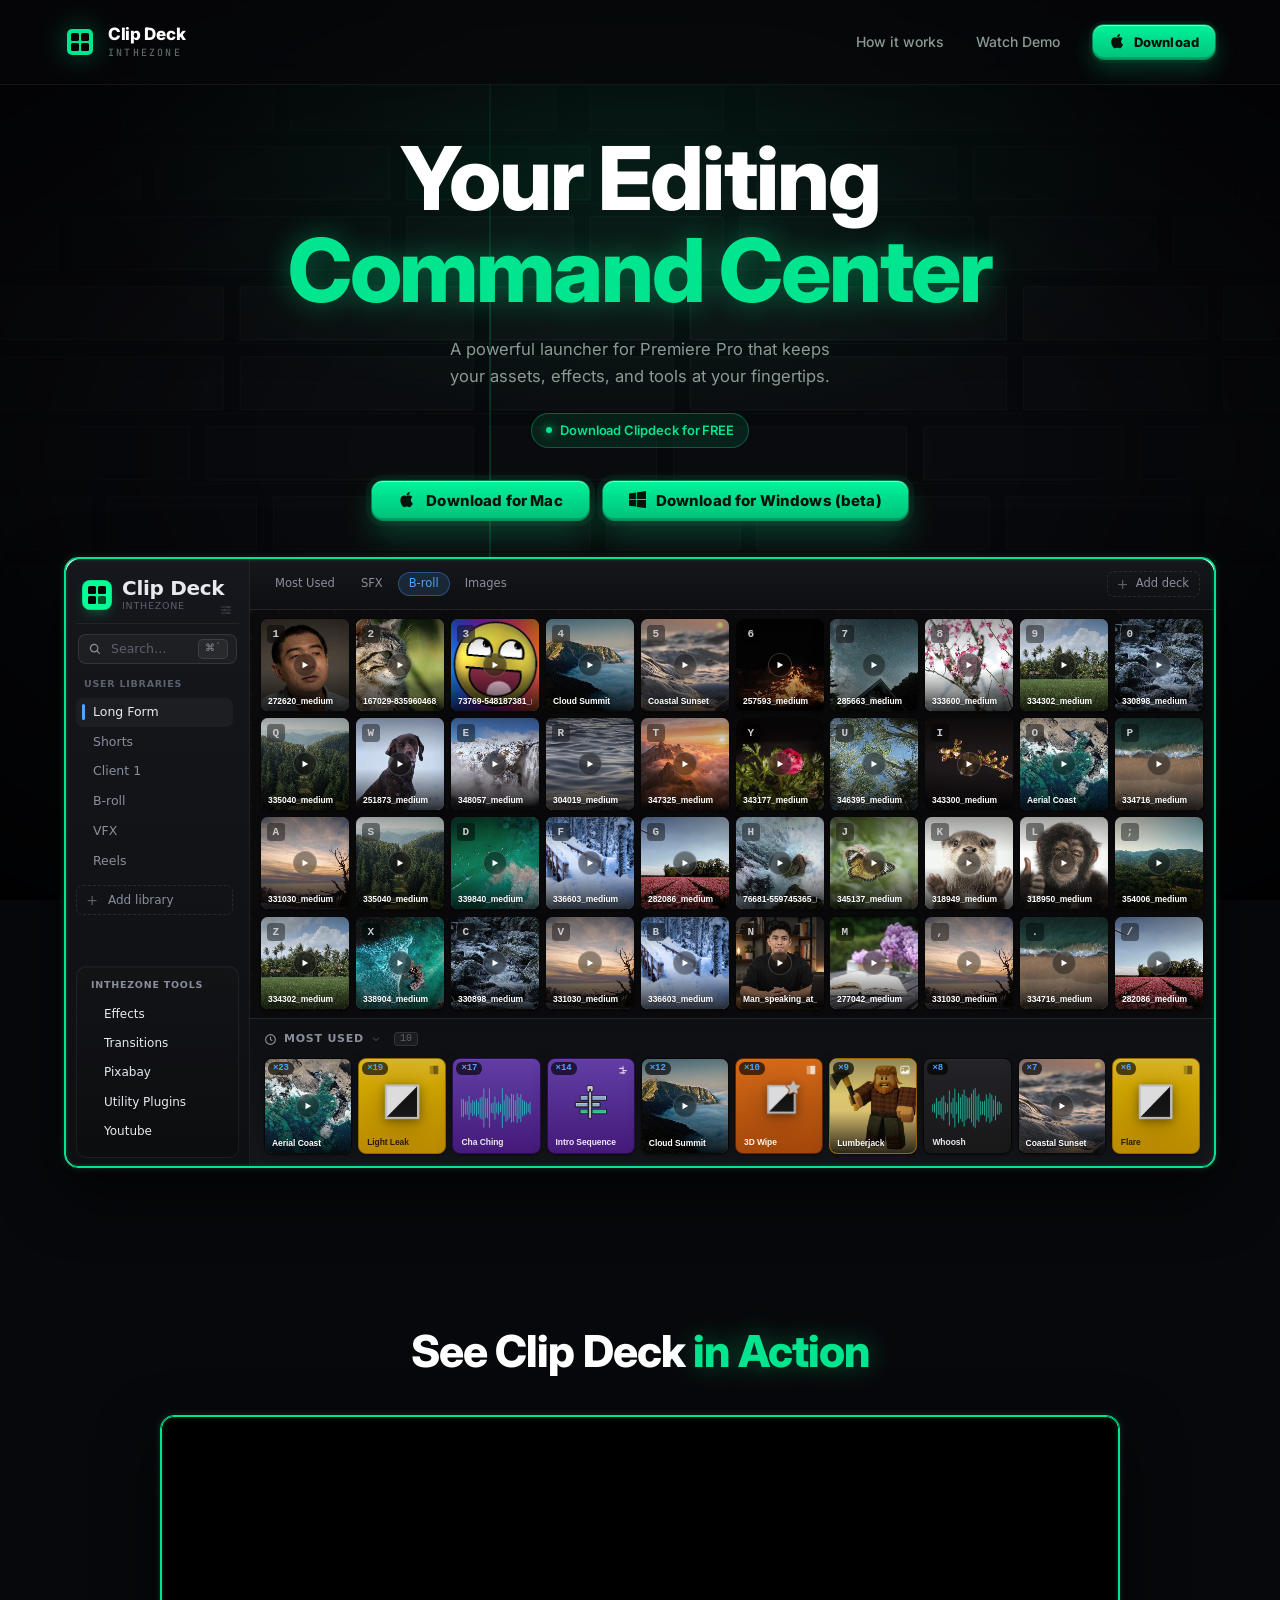
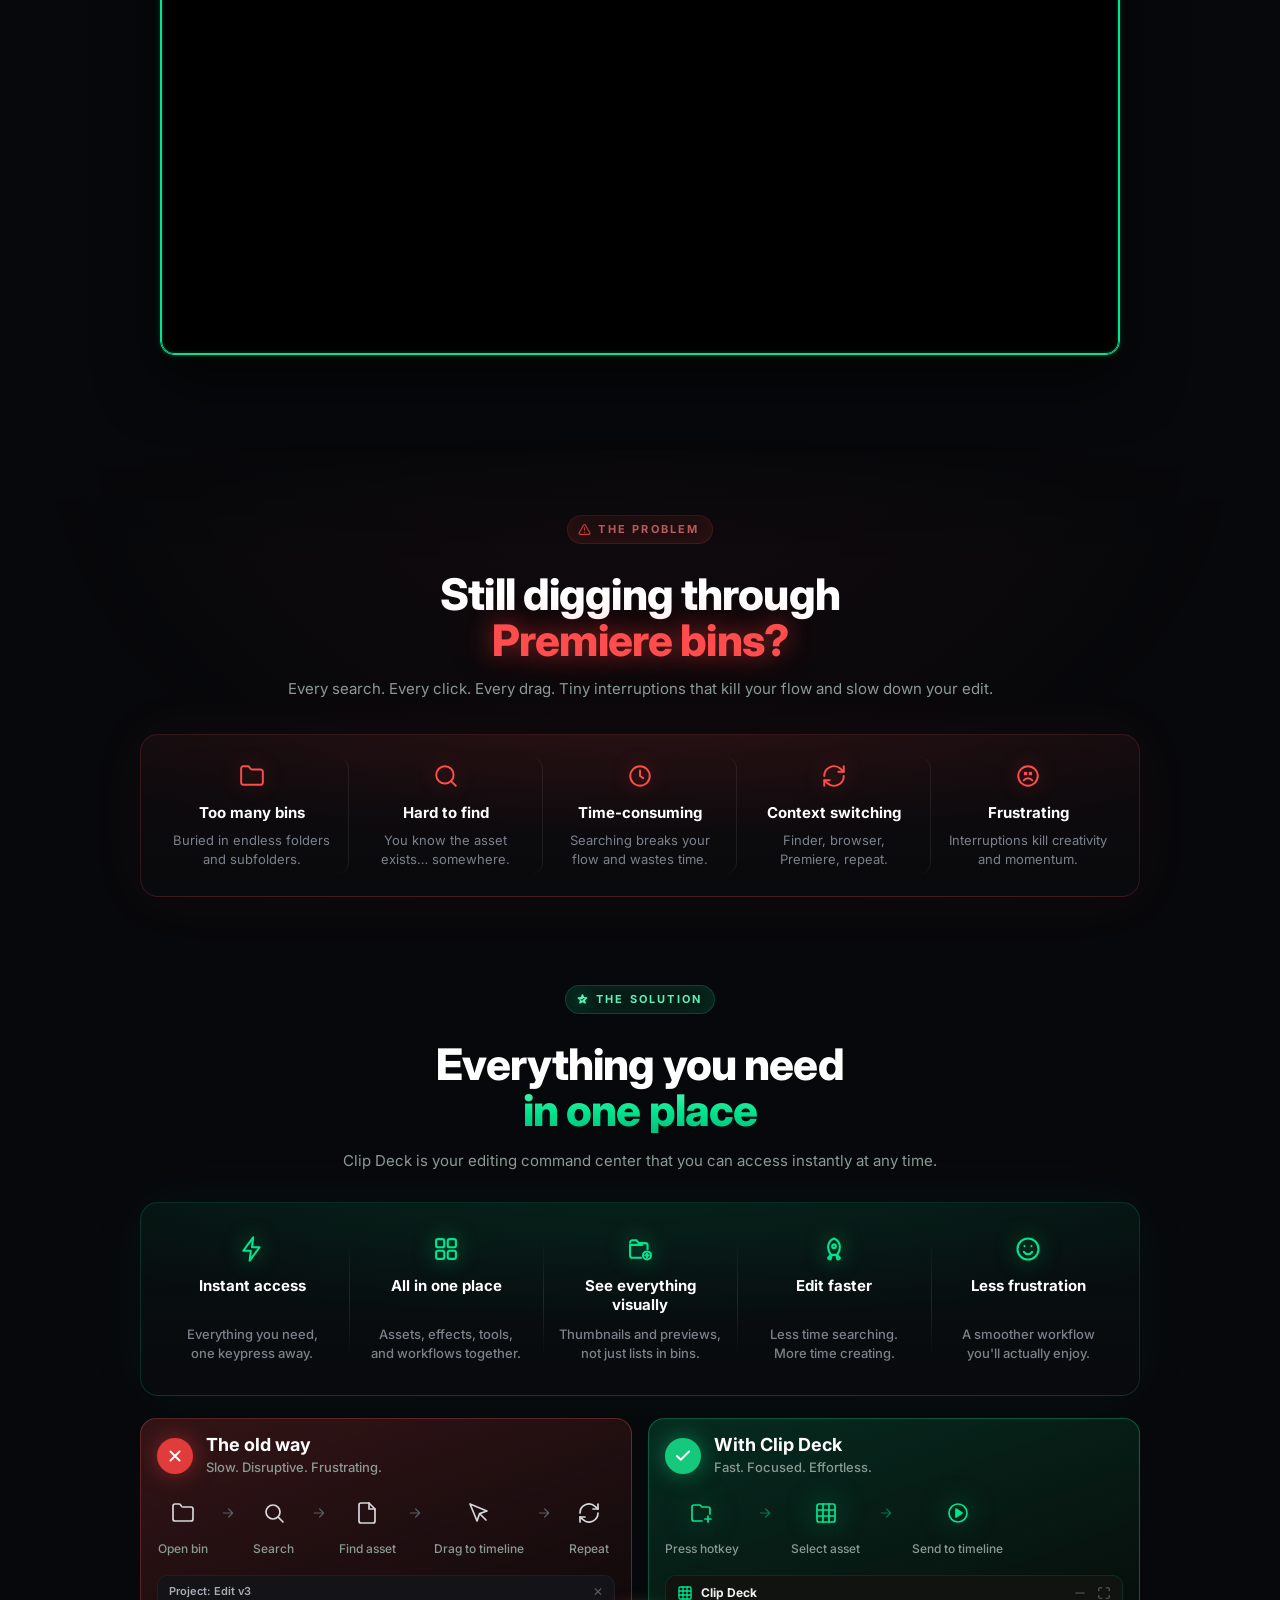
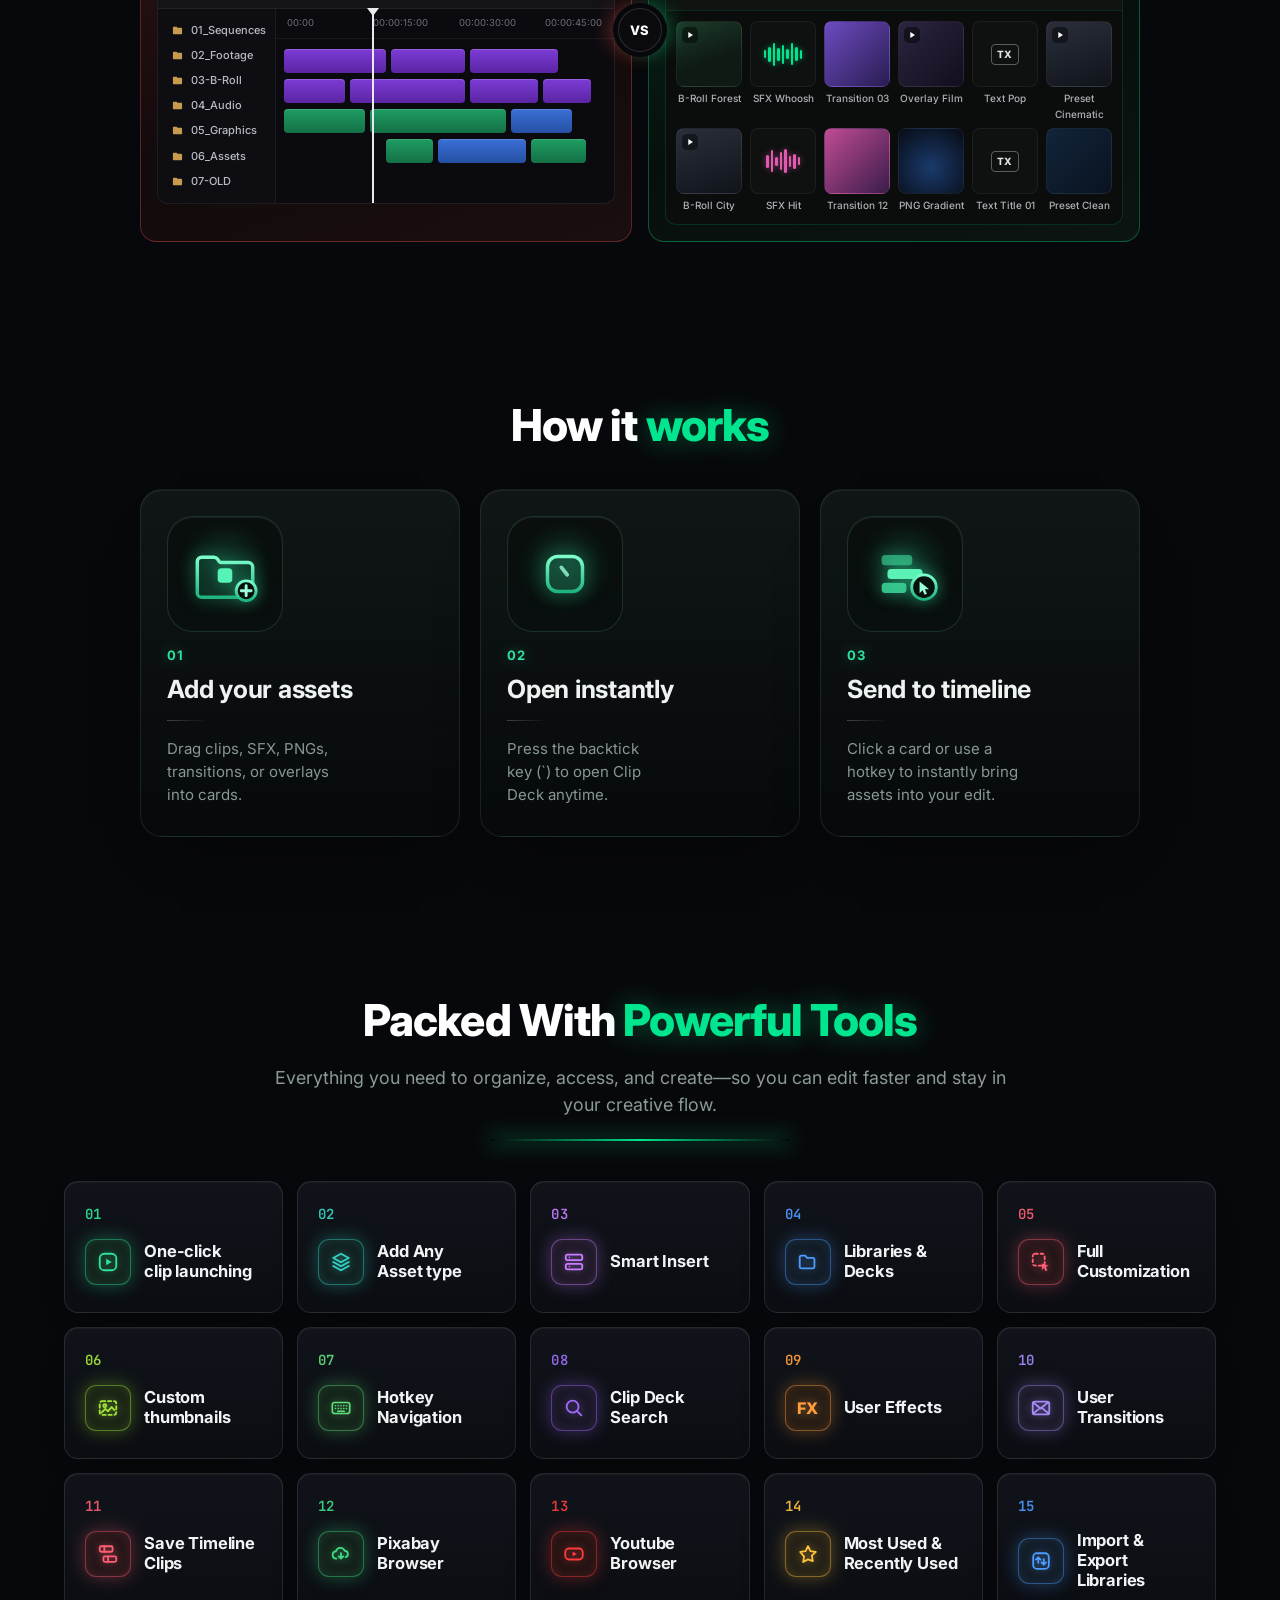
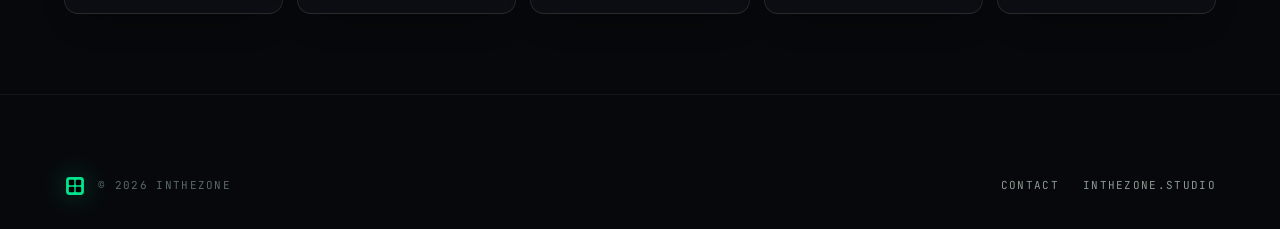
==== commit 25bf7101: "Drop Cancel button from Windows install-guide modal Close mechanisms are already covered by the X bu" ====
--- a/index.html
+++ b/index.html
@@ -609,7 +609,6 @@
           </svg>
           <span class="download-text">Download for Windows (beta)</span>
         </a>
-        <button class="win-modal__cancel" type="button" data-win-close>Cancel</button>
       </div>
     </div>
   </div>
--- a/styles.css
+++ b/styles.css
@@ -1817,29 +1817,6 @@
   justify-content: center;
 }
 
-.win-modal__cancel {
-  appearance: none;
-  background: transparent;
-  border: 1px solid var(--line);
-  border-radius: var(--radius-pill);
-  color: var(--text-muted);
-  font-family: inherit;
-  font-size: 0.9rem;
-  font-weight: 500;
-  padding: 10px var(--space-5);
-  cursor: pointer;
-  transition: color 0.2s, border-color 0.2s, background 0.2s;
-}
-.win-modal__cancel:hover {
-  color: var(--text);
-  border-color: var(--line-2);
-  background: rgba(255, 255, 255, 0.03);
-}
-.win-modal__cancel:focus-visible {
-  outline: 2px solid var(--accent);
-  outline-offset: 2px;
-}
-
 @keyframes win-modal-in {
   from { opacity: 0; }
   to   { opacity: 1; }
@@ -1871,5 +1848,4 @@
   .win-modal__head { padding-left: 0; padding-right: 0; }
   .win-modal__title { font-size: 1.25rem; }
   .win-modal__actions { flex-direction: column; align-items: stretch; }
-  .win-modal__cancel { width: 100%; }
-}
+}
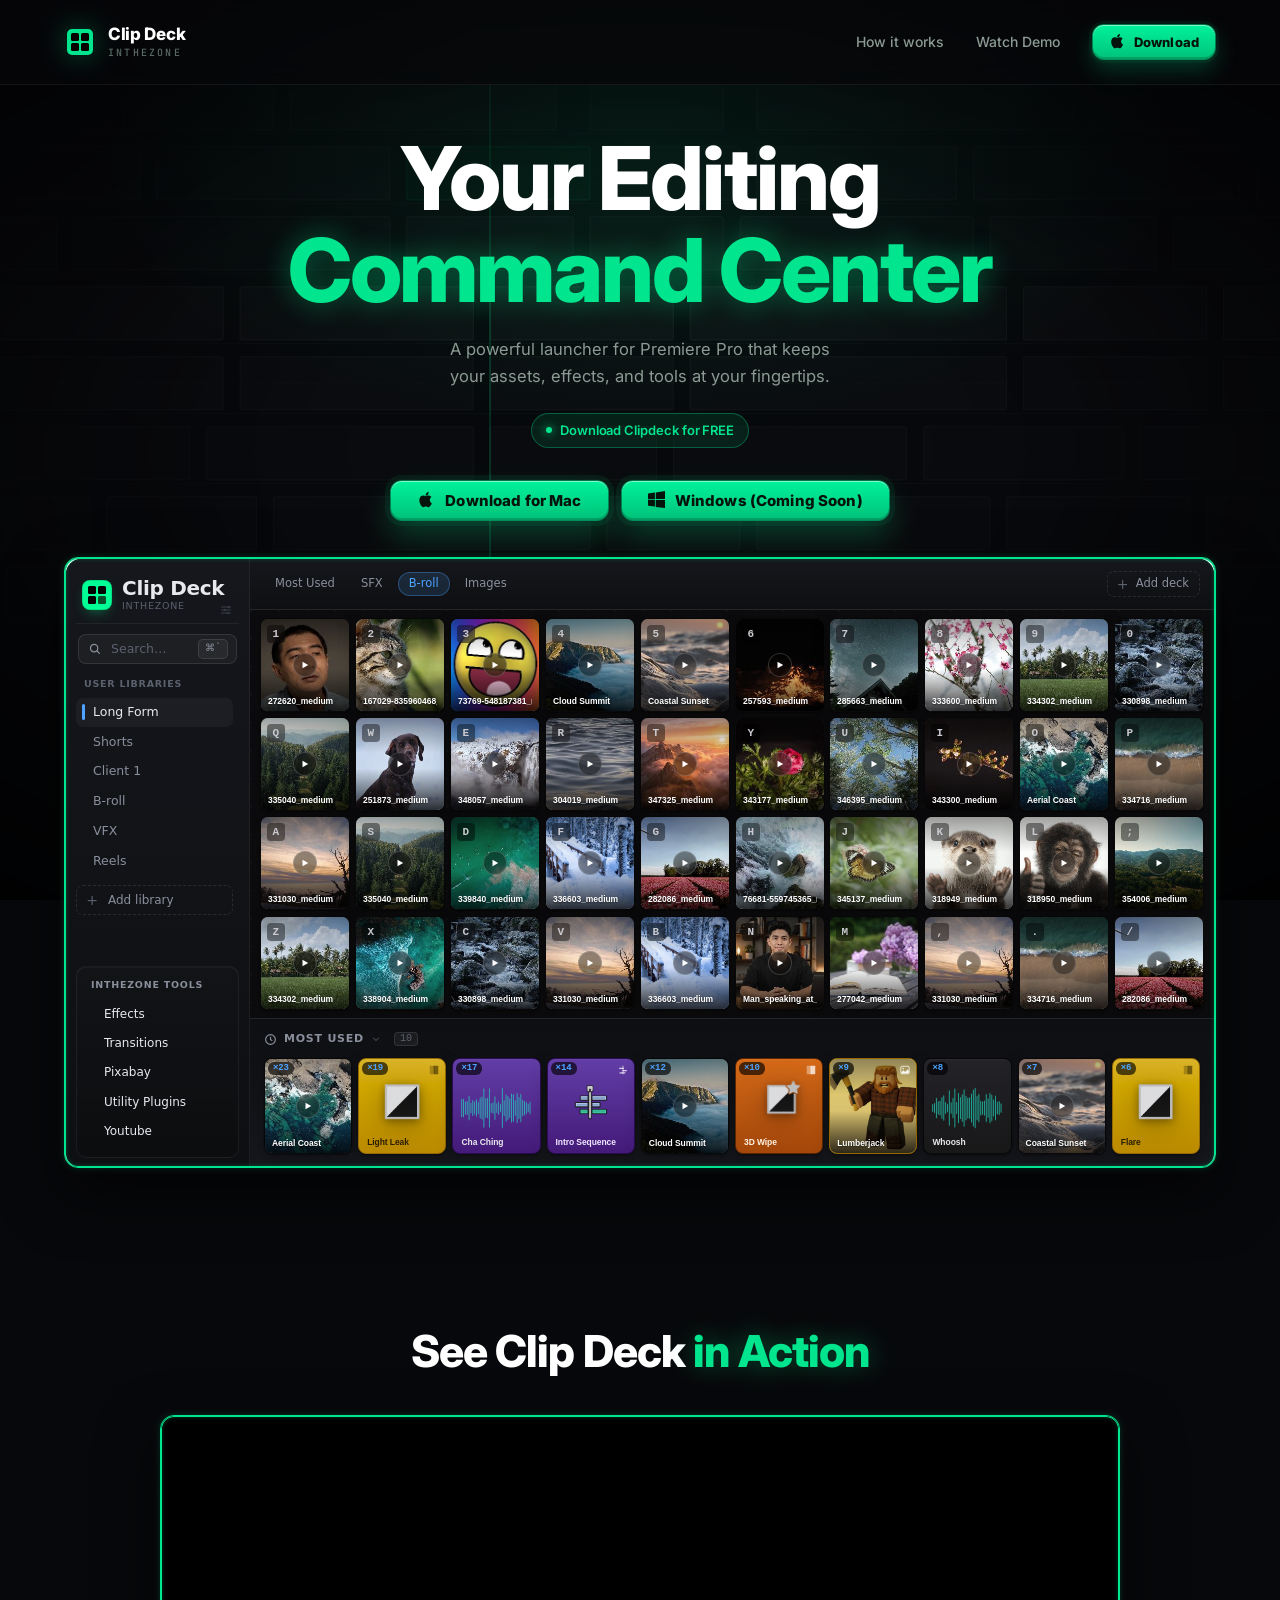
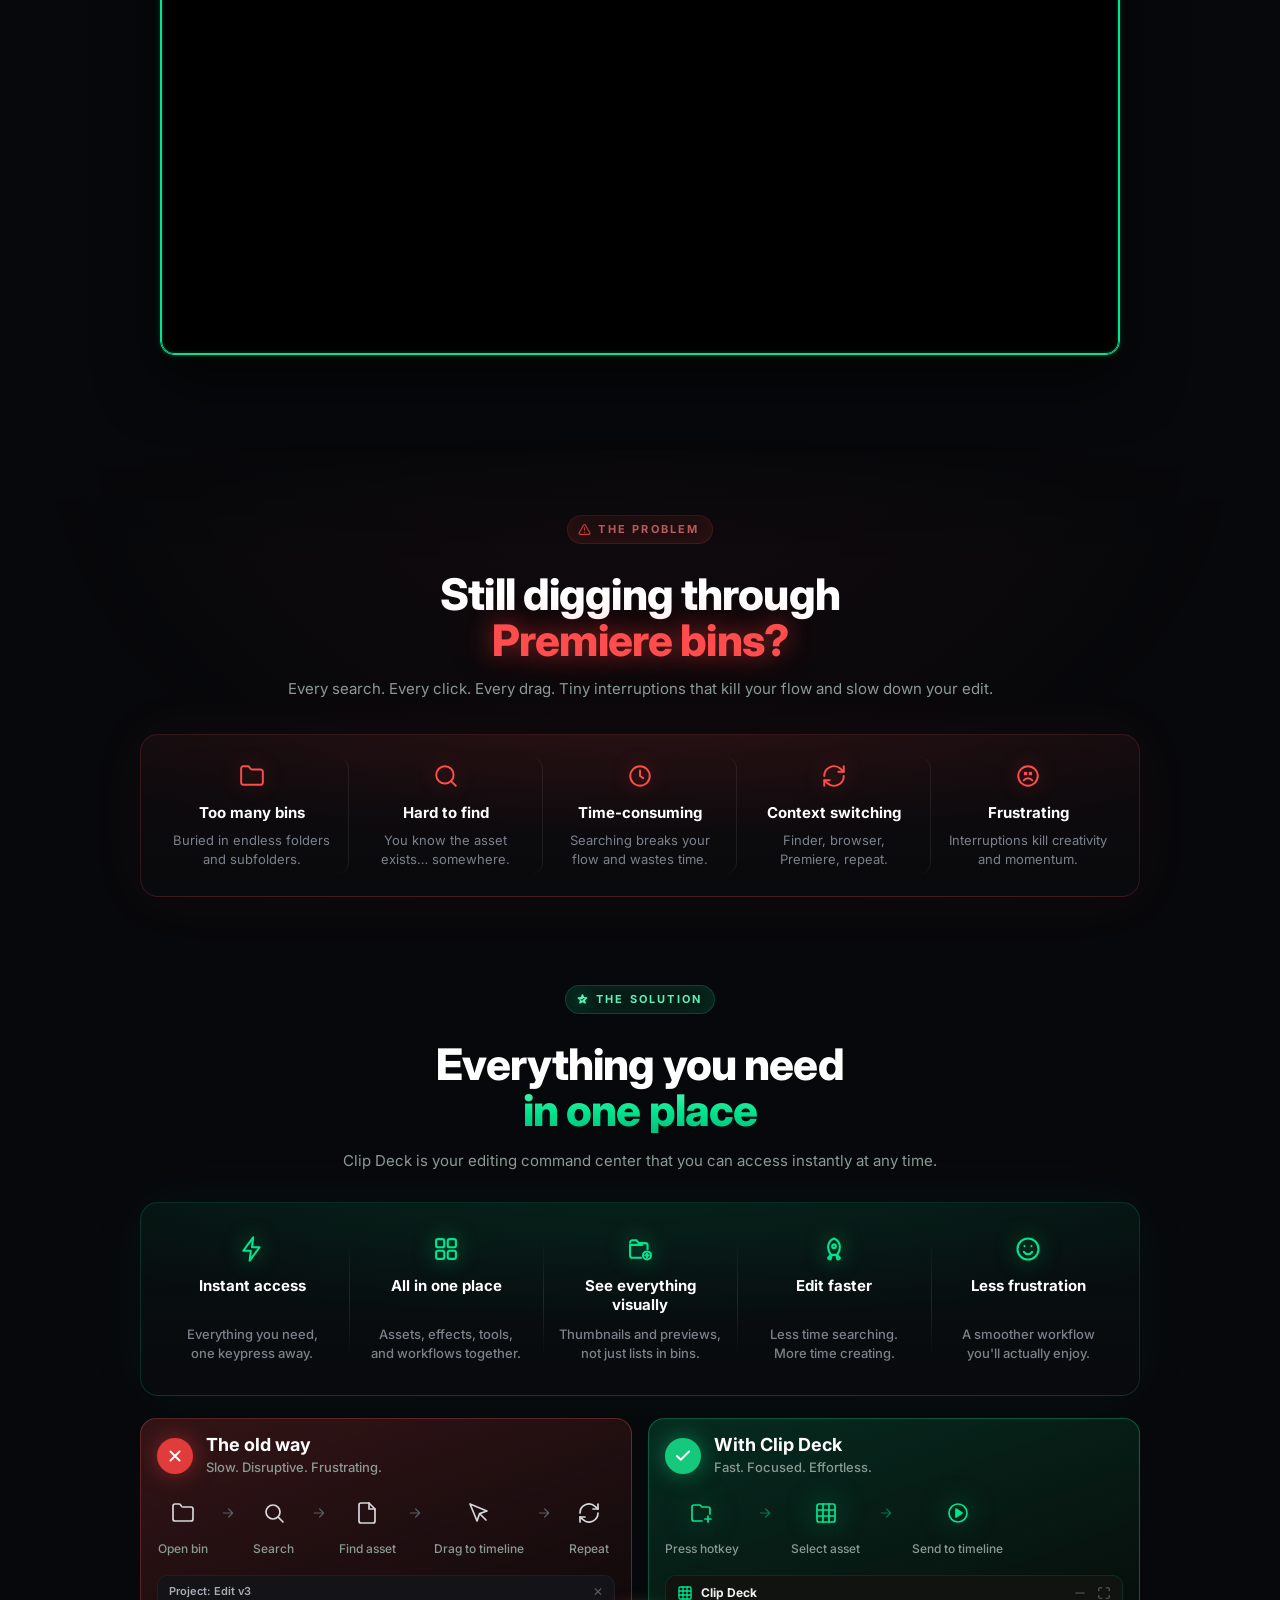
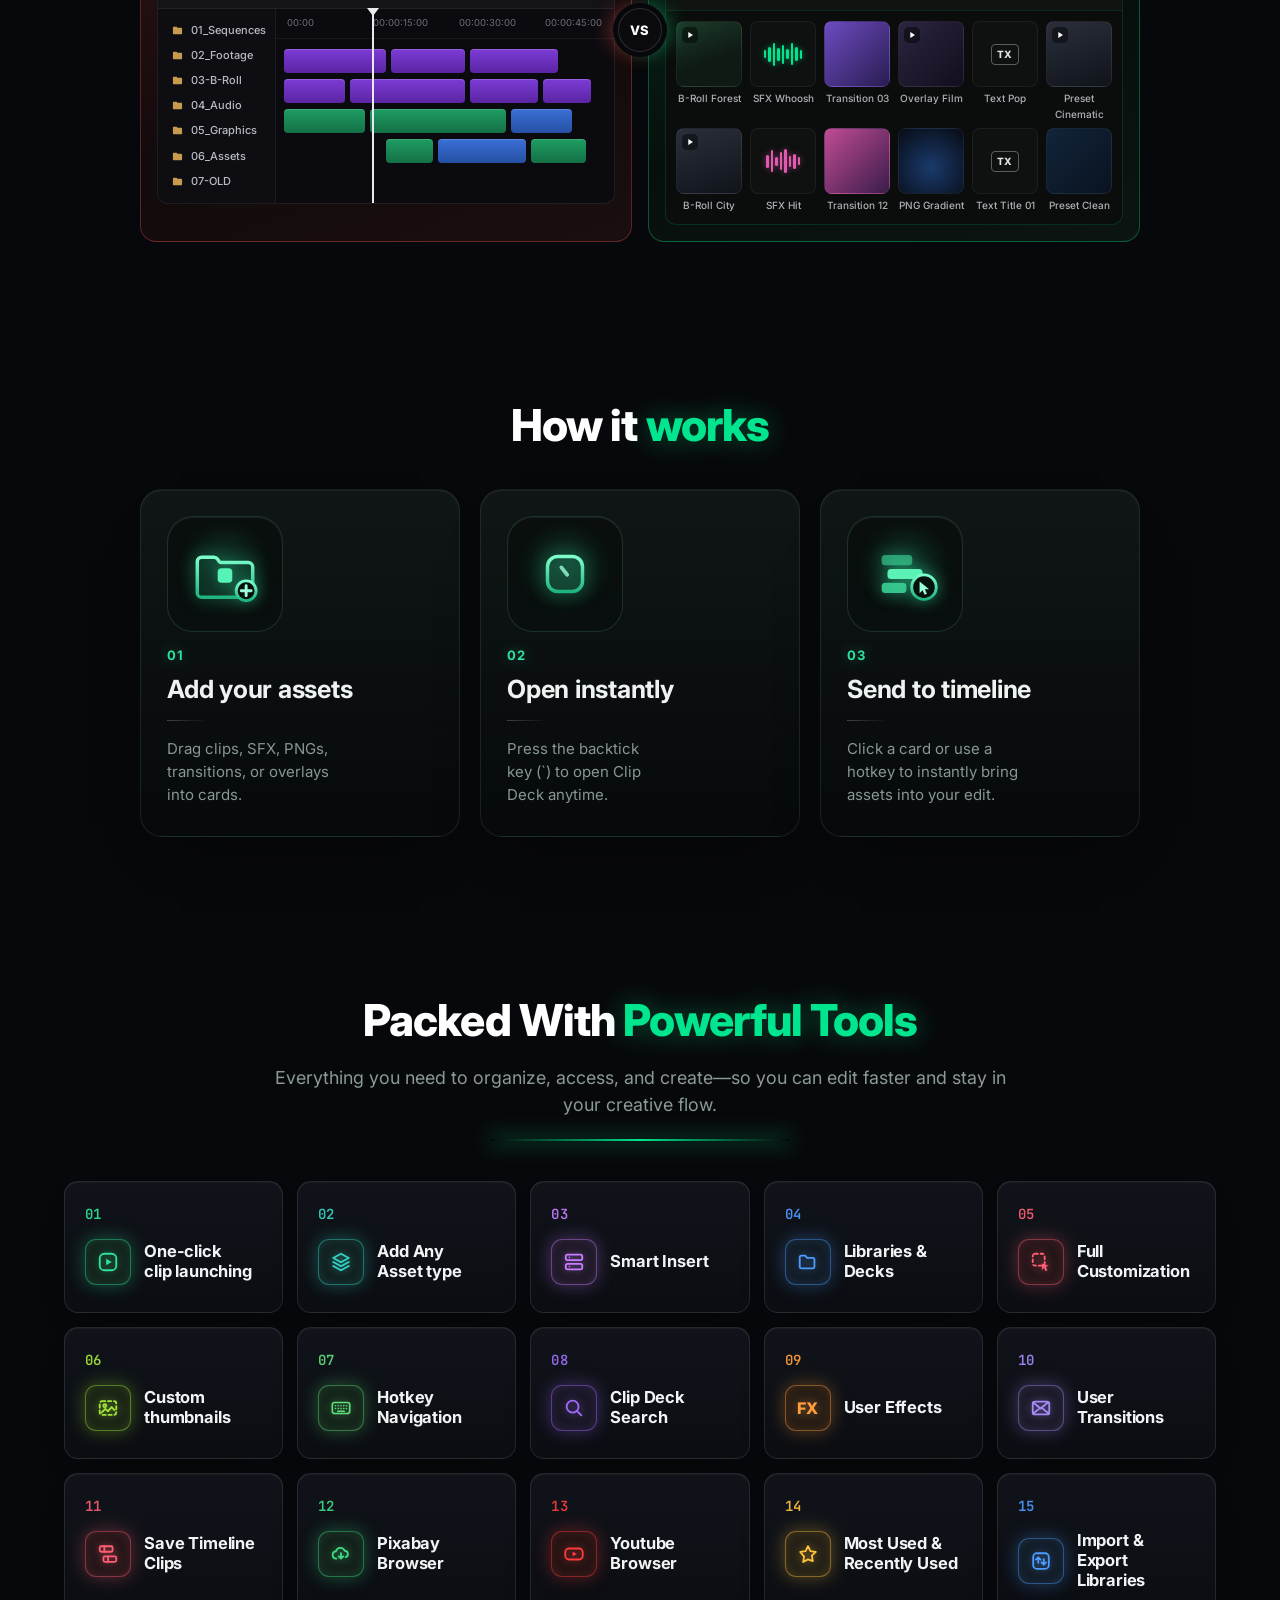
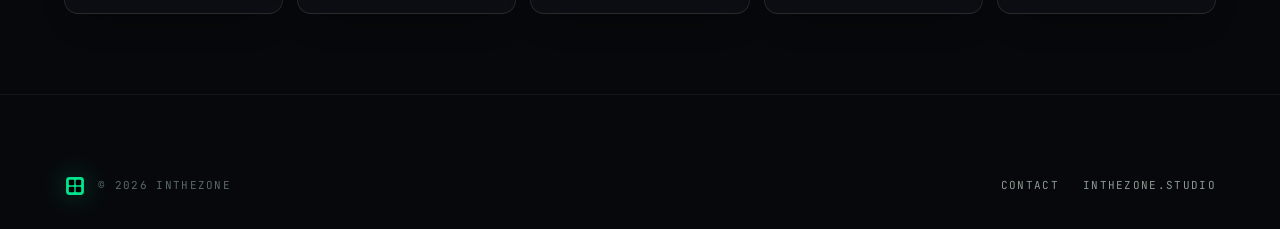
==== commit 9b3d216e: "Windows button: download -> waitlist signup modal Clicking the Windows button now opens a branded 'W" ====
--- a/index.html
+++ b/index.html
@@ -69,12 +69,12 @@
           </svg>
           <span class="download-text">Download for Mac</span>
         </a>
-        <a class="download-btn" href="https://github.com/marcwenz/clipdeck-landing/releases/latest/download/ClipDeck-win.exe" download="ClipDeck-win.exe" aria-label="Download Clip Deck for Windows (beta)" data-win-trigger>
+        <button class="download-btn" type="button" aria-label="Windows version coming soon — join the waitlist" data-win-trigger>
           <svg class="download-icon" viewBox="0 0 24 24" width="17" height="17" fill="currentColor" aria-hidden="true">
             <path d="M0 3.449 9.75 2.1v9.451H0m10.949-9.602L24 0v11.4H10.949M0 12.6h9.75v9.451L0 20.699M10.949 12.6H24V24l-13.051-1.351"/>
           </svg>
-          <span class="download-text">Download for Windows (beta)</span>
-        </a>
+          <span class="download-text">Windows (Coming Soon)</span>
+        </button>
       </div>
     </section>
 
@@ -572,43 +572,42 @@
     </div>
   </footer>
 
-  <!-- ===== Windows (beta) install-guide modal =====
-       Fires when any [data-win-trigger] link is clicked. JS intercepts and shows
-       this dialog so the user is prepared for the SmartScreen warning before
-       the .exe lands. The inline anchor inside is the actual download link —
-       if JS fails to load, clicking the hero Windows button just downloads
-       directly (graceful fallback). -->
+  <!-- ===== Windows waitlist modal =====
+       The Windows build isn't out yet. Clicking the hero's Windows button
+       ([data-win-trigger]) opens this branded modal with an email signup
+       instead of a download. Submissions POST to the same Apps Script as the
+       pageview ping, tagged type:"waitlist". JS handles open/close + submit;
+       with JS off the button is an inert <button> (no broken download link). -->
   <div class="win-modal" id="win-modal" role="dialog" aria-modal="true" aria-labelledby="win-modal-title" hidden>
     <div class="win-modal__backdrop" data-win-close aria-hidden="true"></div>
     <div class="win-modal__panel" role="document">
-      <button class="win-modal__close" type="button" aria-label="Close install guide" data-win-close>
+      <button class="win-modal__close" type="button" aria-label="Close waitlist signup" data-win-close>
         <svg viewBox="0 0 24 24" width="18" height="18" fill="none" stroke="currentColor" stroke-width="2.2" stroke-linecap="round" aria-hidden="true"><path d="M18 6 6 18M6 6l12 12"/></svg>
       </button>
 
       <div class="win-modal__head">
-        <span class="win-modal__badge">BETA</span>
-        <h2 id="win-modal-title" class="win-modal__title">Heads up — Windows is in <span class="accent">beta</span></h2>
-      </div>
-
-      <p class="win-modal__intro">The installer isn't yet code-signed, so Windows will show a "Windows protected your PC" warning when you run it. That's expected — here's how to get past it:</p>
-
-      <figure class="win-modal__figure">
-        <img src="assets/win-smartscreen-guide.png" alt="Windows SmartScreen warning dialog with a red arrow pointing at the 'More info' link" width="534" height="500" loading="lazy">
-      </figure>
-
-      <ol class="win-modal__steps">
-        <li>When the SmartScreen warning appears, click <strong>More info</strong>.</li>
-        <li>A <strong>Run anyway</strong> button will appear — click it to install.</li>
-        <li>If the warning closed or you clicked <strong>Don't run</strong>, just open the installer again and repeat.</li>
-      </ol>
-
-      <div class="win-modal__actions">
-        <a class="download-btn win-modal__download" href="https://github.com/marcwenz/clipdeck-landing/releases/latest/download/ClipDeck-win.exe" download="ClipDeck-win.exe" data-win-confirm aria-label="Continue and download Clip Deck for Windows (beta)">
-          <svg class="download-icon" viewBox="0 0 24 24" width="17" height="17" fill="currentColor" aria-hidden="true">
-            <path d="M0 3.449 9.75 2.1v9.451H0m10.949-9.602L24 0v11.4H10.949M0 12.6h9.75v9.451L0 20.699M10.949 12.6H24V24l-13.051-1.351"/>
-          </svg>
-          <span class="download-text">Download for Windows (beta)</span>
-        </a>
+        <span class="win-modal__badge">Coming Soon</span>
+        <h2 id="win-modal-title" class="win-modal__title">Windows version <span class="accent">coming soon</span></h2>
+        <p class="win-modal__intro">We're putting the finishing touches on the Windows build. Drop your email and we'll send you the download link the moment it's ready.</p>
+      </div>
+
+      <form class="wl-form" data-wl-form novalidate>
+        <label class="wl-label" for="wl-email">Email address</label>
+        <div class="wl-row">
+          <input class="wl-input" id="wl-email" name="email" type="email" inputmode="email" autocomplete="email" placeholder="you@example.com" required aria-describedby="wl-error">
+          <button class="download-btn wl-submit" type="submit">
+            <span class="download-text">Join waitlist</span>
+          </button>
+        </div>
+        <p class="wl-error" id="wl-error" role="alert"></p>
+      </form>
+
+      <div class="wl-success" data-wl-success role="status" tabindex="-1" hidden>
+        <span class="wl-success__icon" aria-hidden="true">
+          <svg viewBox="0 0 24 24" width="26" height="26" fill="none" stroke="currentColor" stroke-width="2.4" stroke-linecap="round" stroke-linejoin="round"><path d="M20 6 9 17l-5-5"/></svg>
+        </span>
+        <h3 class="wl-success__title">You're on the list!</h3>
+        <p class="wl-success__text">We'll email you the moment the Windows version is ready.</p>
       </div>
     </div>
   </div>
--- a/styles.css
+++ b/styles.css
@@ -1075,6 +1075,9 @@
   align-items: center;
   justify-content: center;
   gap: 10px;
+  appearance: none;
+  -webkit-appearance: none;
+  cursor: pointer;
   background: linear-gradient(180deg, var(--accent-bright) 0%, var(--accent-deep) 100%);
   color: var(--accent-dark);
   border: 1px solid rgba(0, 0, 0, 0.4);
@@ -1637,7 +1640,7 @@
 .win-modal__panel {
   position: relative;
   z-index: 1;
-  width: min(780px, 100%);
+  width: min(480px, 100%);
   max-height: calc(100vh - 2 * var(--space-4));
   overflow-y: auto;
   background: linear-gradient(180deg, var(--panel-2) 0%, var(--panel) 100%);
@@ -1647,23 +1650,15 @@
     0 24px 60px rgba(0, 0, 0, 0.7),
     0 0 32px -6px var(--accent-glow),
     inset 0 1px 0 rgba(255, 255, 255, 0.04);
-  padding: var(--space-6) var(--space-8);
+  padding: var(--space-8);
   color: var(--text-body);
-  text-align: left;
+  text-align: center;
   animation: win-modal-panel-in 0.28s var(--ease-pop);
 
-  /* Landscape layout: head + intro span full width; the screenshot sits next
-     to the numbered steps; actions span the full width again. Keeps the
-     whole prompt inside one viewport on typical laptop screens. */
-  display: grid;
-  grid-template-columns: minmax(0, 0.9fr) minmax(0, 1.1fr);
-  grid-template-areas:
-    "head    head"
-    "intro   intro"
-    "figure  steps"
-    "actions actions";
-  gap: var(--space-4) var(--space-6);
-  align-items: start;
+  display: flex;
+  flex-direction: column;
+  align-items: center;
+  gap: var(--space-5);
 }
 
 .win-modal__close {
@@ -1695,13 +1690,11 @@
 }
 
 .win-modal__head {
-  grid-area: head;
   display: flex;
   flex-direction: column;
   align-items: center;
   gap: var(--space-3);
-  padding-right: var(--space-8); /* keep heading clear of close button */
-  padding-left: var(--space-8);
+  padding: 0 var(--space-5); /* keep heading clear of the close button */
 }
 
 .win-modal__badge {
@@ -1736,85 +1729,114 @@
 }
 
 .win-modal__intro {
-  grid-area: intro;
   margin: 0;
   font-size: 0.95rem;
   line-height: 1.55;
   color: var(--text-muted);
-  text-align: center;
-}
-
-.win-modal__figure {
-  grid-area: figure;
-  margin: 0;
+  max-width: 40ch;
+}
+
+/* ---- Waitlist form ---- */
+.wl-form {
+  width: 100%;
+  display: flex;
+  flex-direction: column;
+  gap: var(--space-2);
+  text-align: left;
+}
+.wl-form[hidden] { display: none; }
+
+.wl-label {
+  font-size: 0.8rem;
+  font-weight: 600;
+  letter-spacing: 0.01em;
+  color: var(--text-muted);
+}
+
+.wl-row {
+  display: flex;
+  gap: var(--space-3);
+  align-items: stretch;
+}
+
+.wl-input {
+  flex: 1 1 auto;
+  min-width: 0;
+  appearance: none;
+  -webkit-appearance: none;
+  background: rgba(255, 255, 255, 0.03);
   border: 1px solid var(--line-2);
   border-radius: var(--radius-md);
-  overflow: hidden;
-  background: #0a0c10;
-  box-shadow: inset 0 0 0 1px rgba(255, 255, 255, 0.03);
-  align-self: start;
-}
-.win-modal__figure img {
-  display: block;
+  padding: 12px 14px;
+  font-family: var(--font-sans);
+  font-size: 0.95rem;
+  color: var(--text);
+  transition: border-color 0.2s, box-shadow 0.2s, background 0.2s;
+}
+.wl-input::placeholder { color: var(--text-muted); }
+.wl-input:focus {
+  outline: none;
+  border-color: var(--accent-line);
+  background: var(--accent-soft);
+  box-shadow: 0 0 0 3px rgba(0, 229, 142, 0.14);
+}
+.wl-input.is-invalid {
+  border-color: rgba(255, 99, 99, 0.6);
+  box-shadow: 0 0 0 3px rgba(255, 99, 99, 0.14);
+}
+
+.wl-submit { flex: 0 0 auto; }
+.wl-submit[disabled] { opacity: 0.6; cursor: default; }
+
+.wl-error {
+  margin: 0;
+  font-size: 0.82rem;
+  line-height: 1.4;
+  color: #ff8a8a;
+}
+.wl-error:empty { display: none; }
+
+/* ---- Success state ---- */
+.wl-success {
   width: 100%;
-  height: auto;
-}
-
-.win-modal__steps {
-  grid-area: steps;
+  display: flex;
+  flex-direction: column;
+  align-items: center;
+  gap: var(--space-3);
+  animation: wl-fade 0.25s var(--ease-out);
+}
+.wl-success[hidden] { display: none; }
+.wl-success:focus { outline: none; }
+@keyframes wl-fade {
+  from { opacity: 0; transform: translateY(4px); }
+  to   { opacity: 1; transform: none; }
+}
+.wl-success__icon {
+  display: flex;
+  align-items: center;
+  justify-content: center;
+  width: 52px;
+  height: 52px;
+  border-radius: 50%;
+  color: var(--accent);
+  background: var(--accent-tint);
+  border: 1px solid var(--accent-line);
+  box-shadow: 0 0 22px -4px var(--accent-glow);
+}
+.wl-success__title {
   margin: 0;
-  padding-left: 0;
-  list-style: none;
-  counter-reset: win-step;
-  display: flex;
-  flex-direction: column;
-  gap: var(--space-3);
-  align-self: start;
-}
-.win-modal__steps li {
-  position: relative;
-  padding-left: 40px;
+  font-family: var(--font-display);
+  font-size: 1.25rem;
+  font-weight: 800;
+  letter-spacing: -0.01em;
+  color: var(--text);
+}
+.wl-success__text {
+  margin: 0;
   font-size: 0.95rem;
   line-height: 1.5;
-  color: var(--text-body);
-}
-.win-modal__steps li::before {
-  counter-increment: win-step;
-  content: counter(win-step);
-  position: absolute;
-  left: 0;
-  top: -2px;
-  width: 28px;
-  height: 28px;
-  display: flex;
-  align-items: center;
-  justify-content: center;
-  background: var(--accent-tint);
-  border: 1px solid var(--accent-line);
-  border-radius: 50%;
-  color: var(--accent);
-  font-family: var(--font-mono);
-  font-size: 13px;
-  font-weight: 700;
-}
-.win-modal__steps strong {
-  color: var(--accent);
-  font-weight: 700;
-}
-
-.win-modal__actions {
-  grid-area: actions;
-  display: flex;
-  flex-direction: row;
-  gap: var(--space-3);
-  align-items: center;
-  justify-content: center;
-  margin-top: var(--space-2);
-}
-
-.win-modal__download {
-  flex: 1 1 auto;
-  justify-content: center;
+  color: var(--text-muted);
+  max-width: 34ch;
 }
 
 @keyframes win-modal-in {
@@ -1830,22 +1852,13 @@
 body.win-modal-open { overflow: hidden; }
 
 @media (prefers-reduced-motion: reduce) {
-  .win-modal, .win-modal__panel { animation: none; }
+  .win-modal, .win-modal__panel, .wl-success { animation: none; }
 }
 
 @media (max-width: 640px) {
-  .win-modal__panel {
-    padding: var(--space-6) var(--space-5);
-    grid-template-columns: 1fr;
-    grid-template-areas:
-      "head"
-      "intro"
-      "figure"
-      "steps"
-      "actions";
-    gap: var(--space-4);
-  }
+  .win-modal__panel { padding: var(--space-6) var(--space-5); gap: var(--space-4); }
   .win-modal__head { padding-left: 0; padding-right: 0; }
   .win-modal__title { font-size: 1.25rem; }
-  .win-modal__actions { flex-direction: column; align-items: stretch; }
-}
+  .wl-row { flex-direction: column; }
+  .wl-submit { width: 100%; }
+}
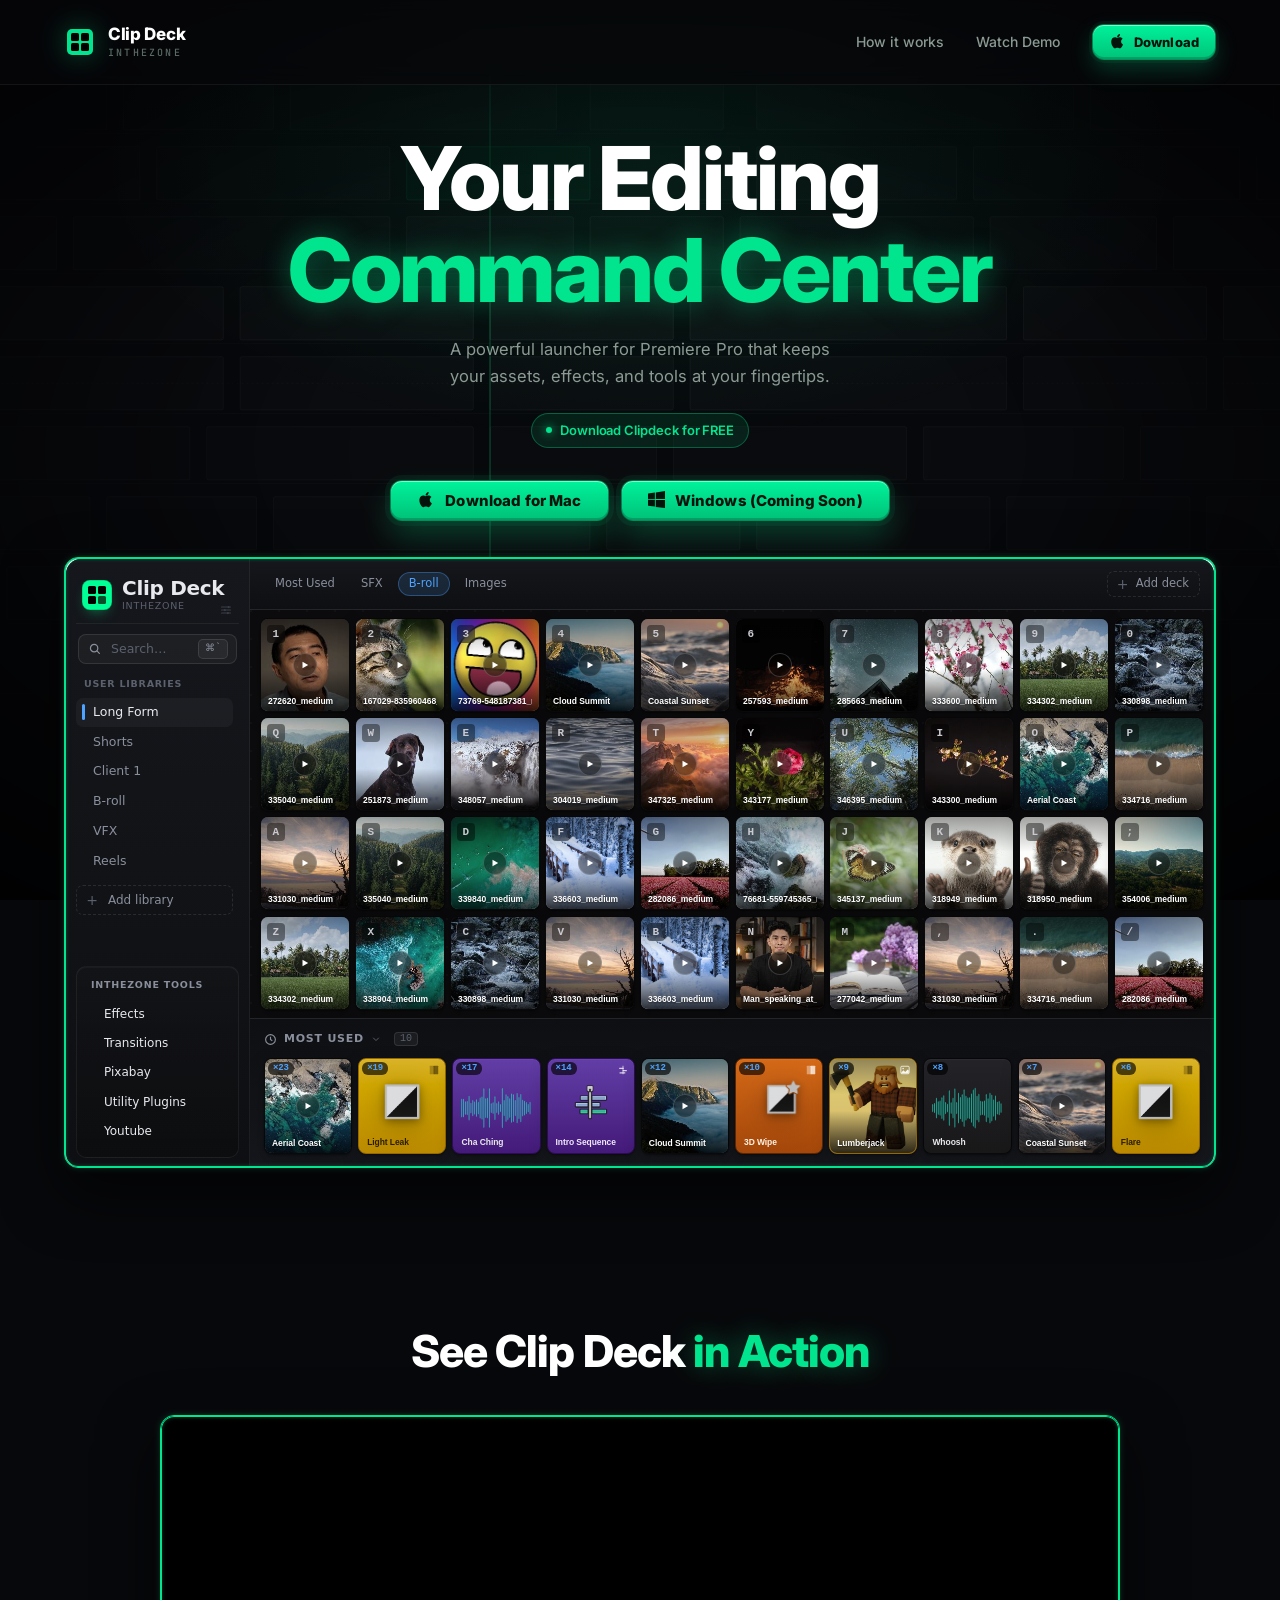
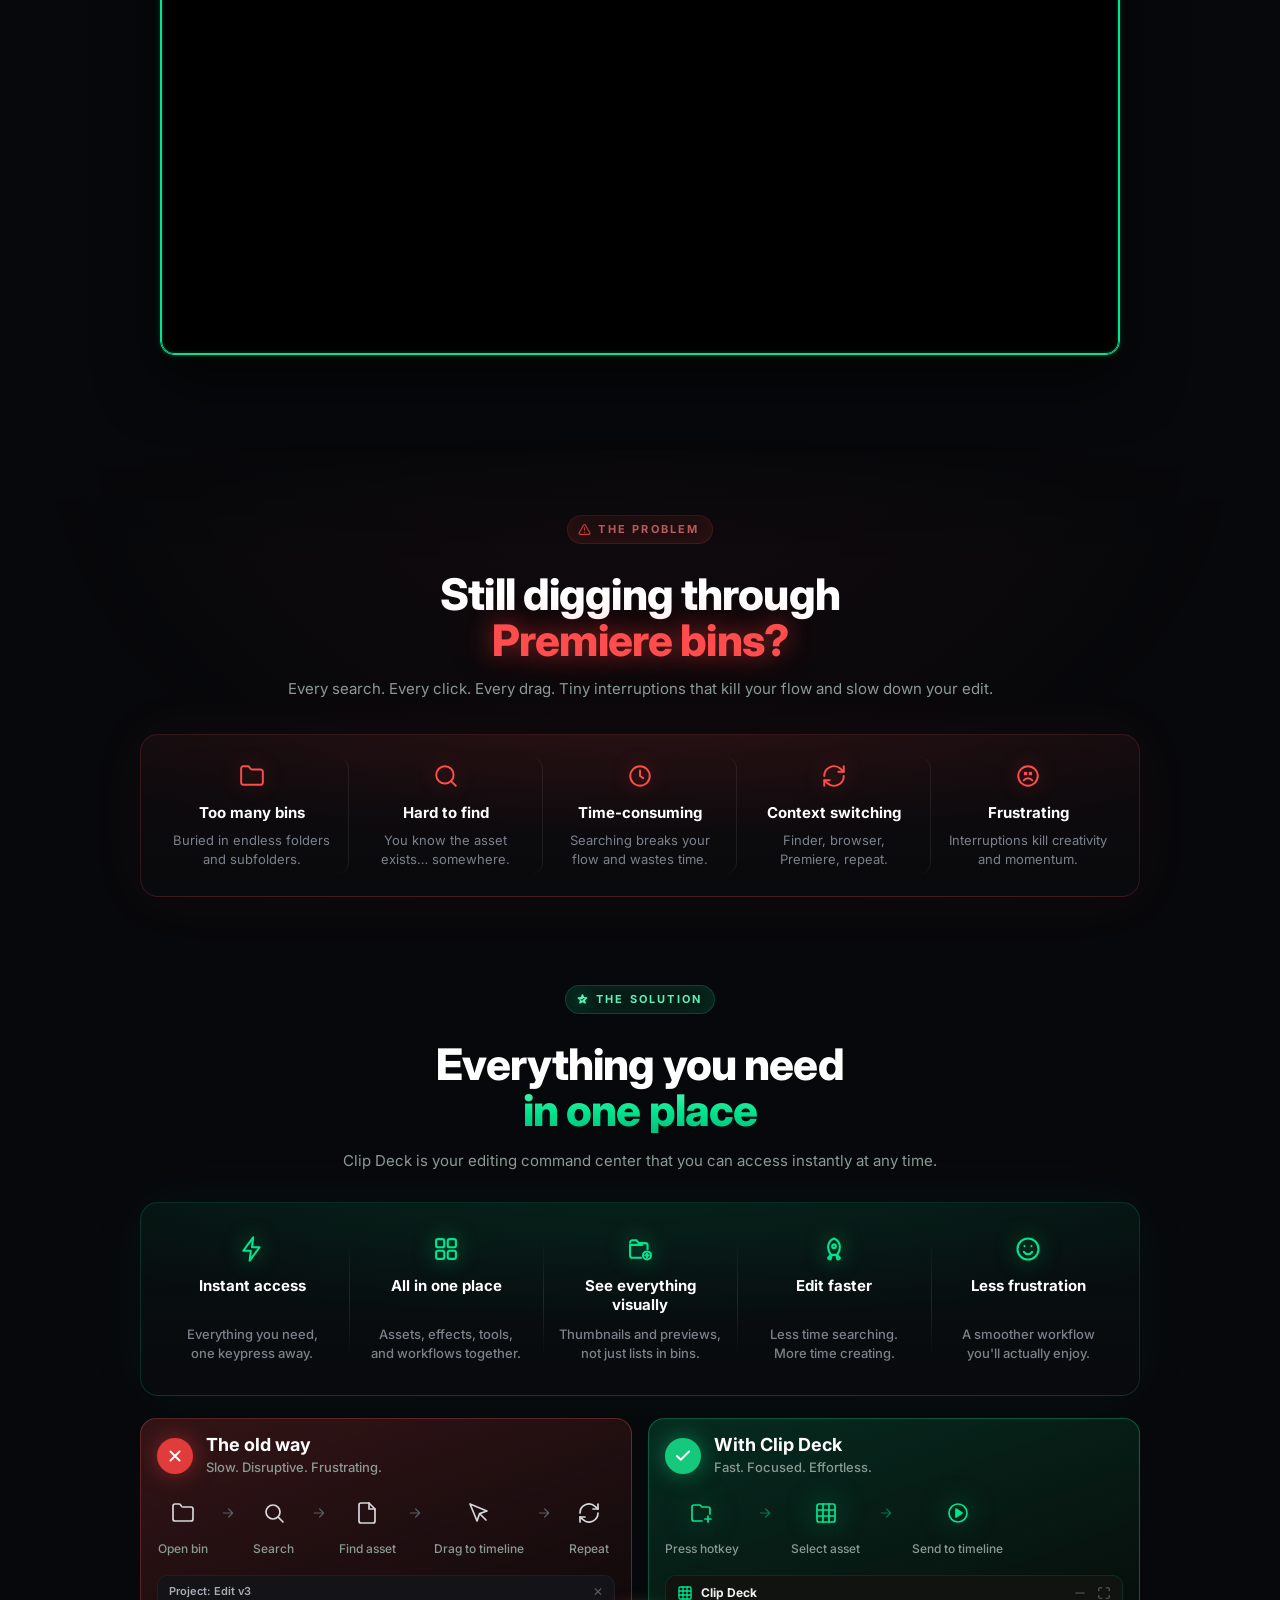
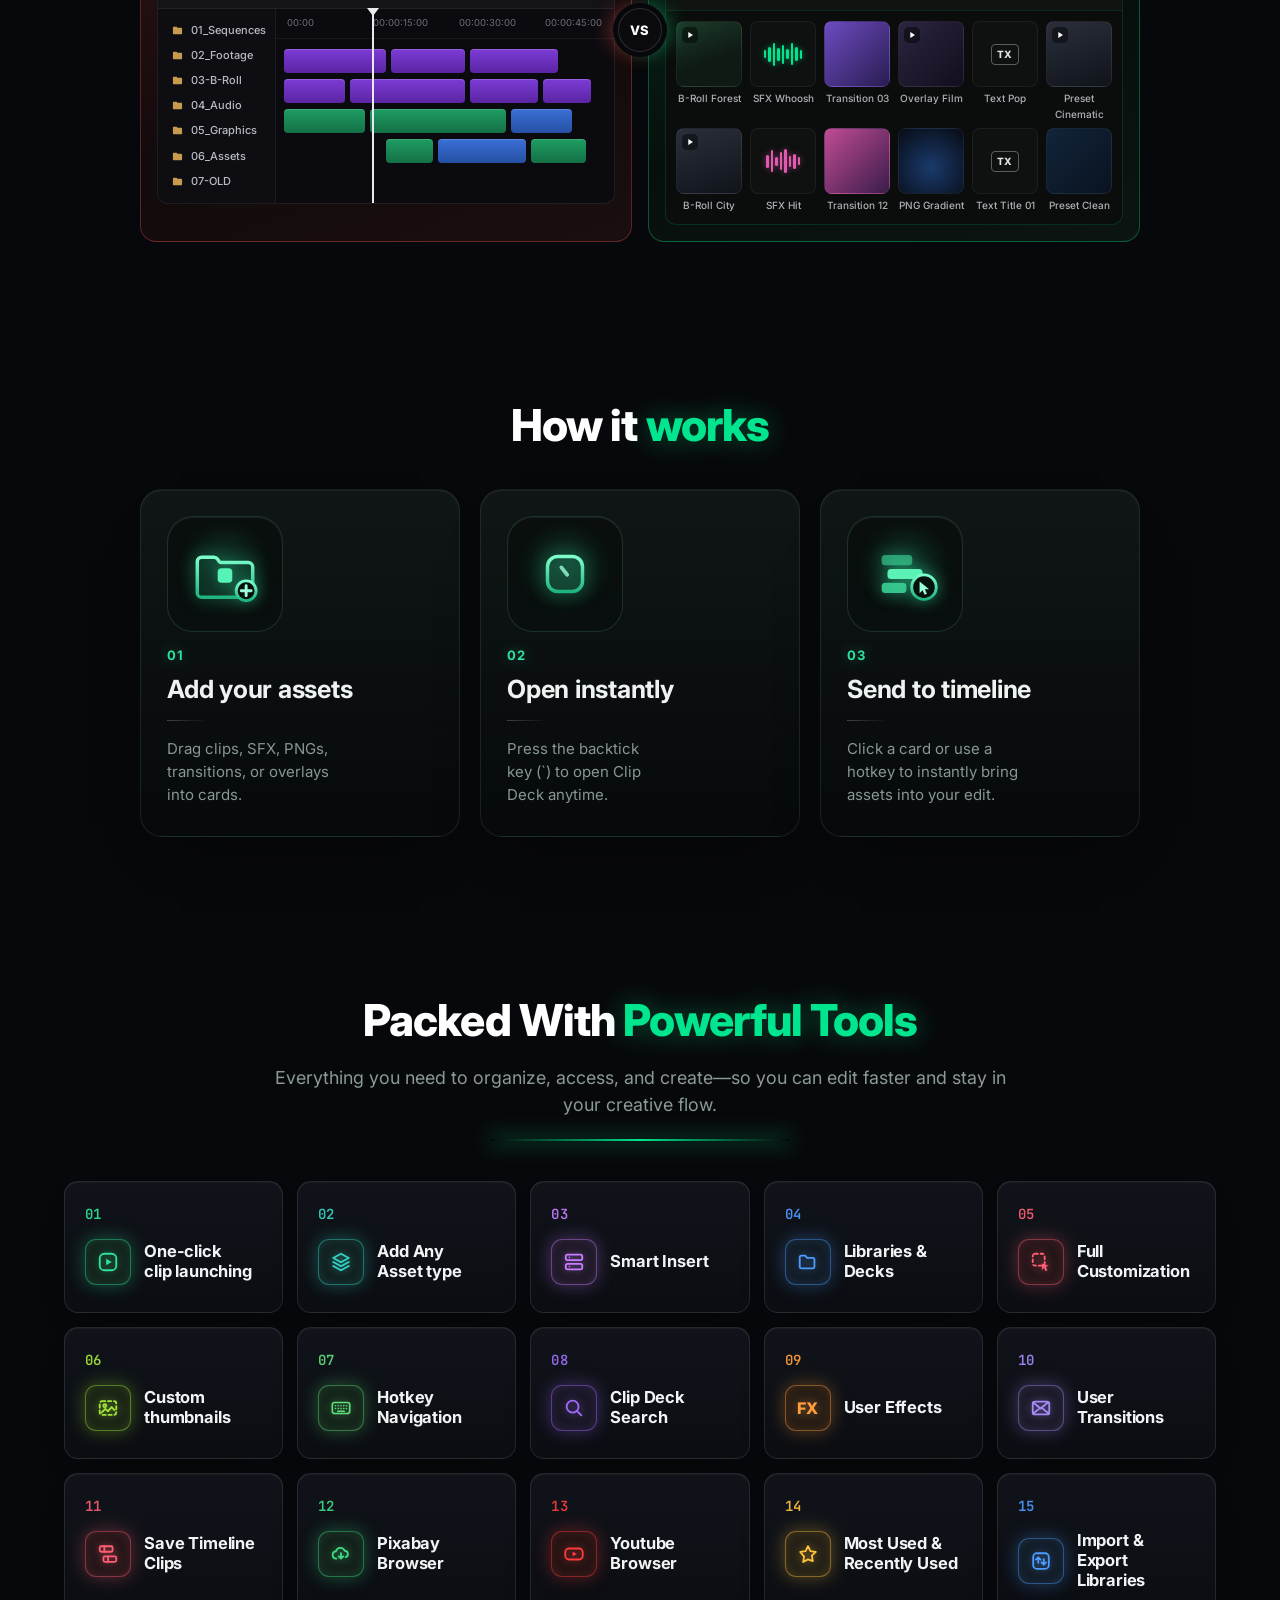
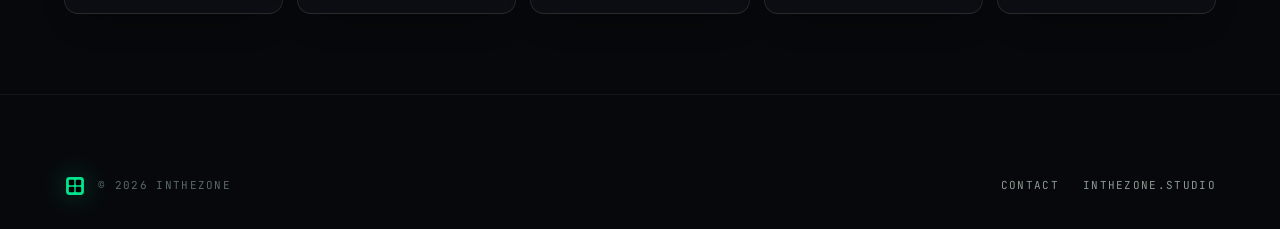
==== commit 91d1f6f3: "Simplify Windows-waitlist subtitle + add no-cache headers for css/js Subtitle trimmed to one sentenc" ====
--- a/index.html
+++ b/index.html
@@ -588,7 +588,7 @@
       <div class="win-modal__head">
         <span class="win-modal__badge">Coming Soon</span>
         <h2 id="win-modal-title" class="win-modal__title">Windows version <span class="accent">coming soon</span></h2>
-        <p class="win-modal__intro">We're putting the finishing touches on the Windows build. Drop your email and we'll send you the download link the moment it's ready.</p>
+        <p class="win-modal__intro">Drop your email and we'll send you the download link the moment it's ready.</p>
       </div>
 
       <form class="wl-form" data-wl-form novalidate>
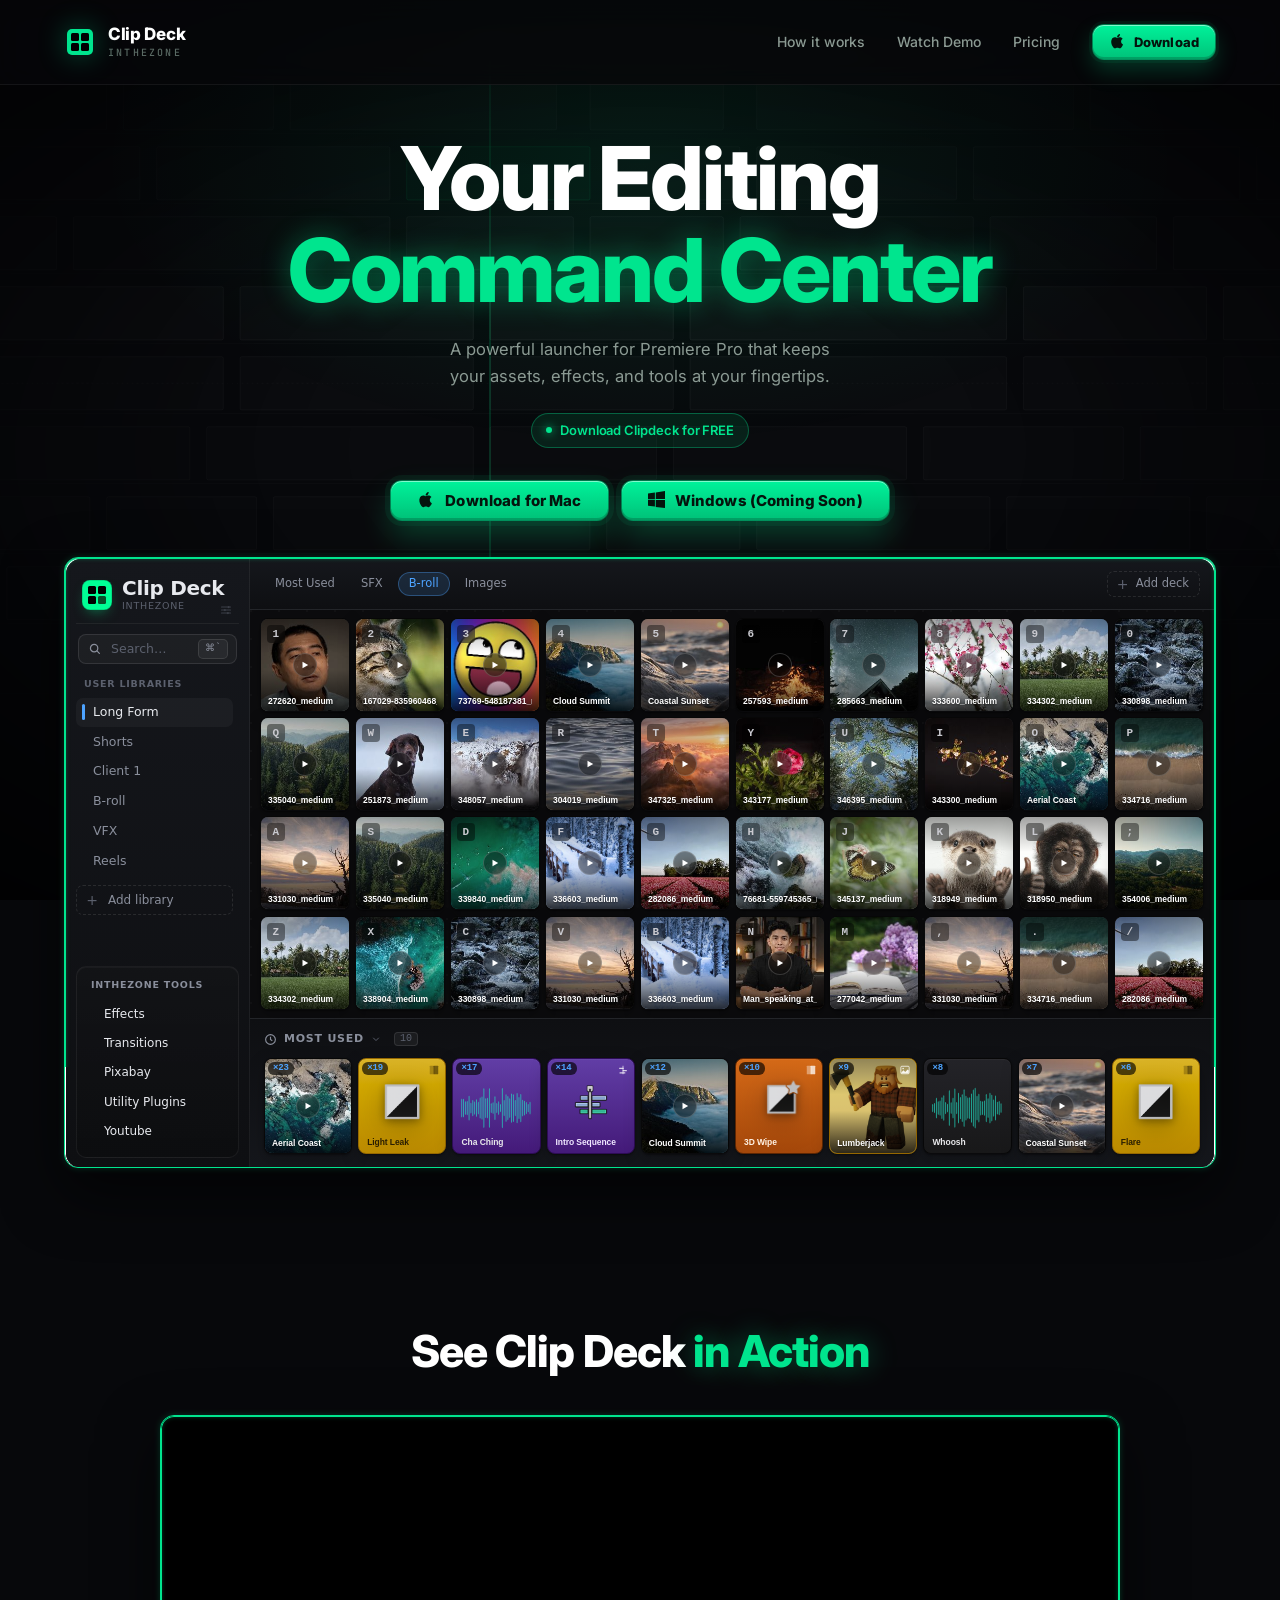
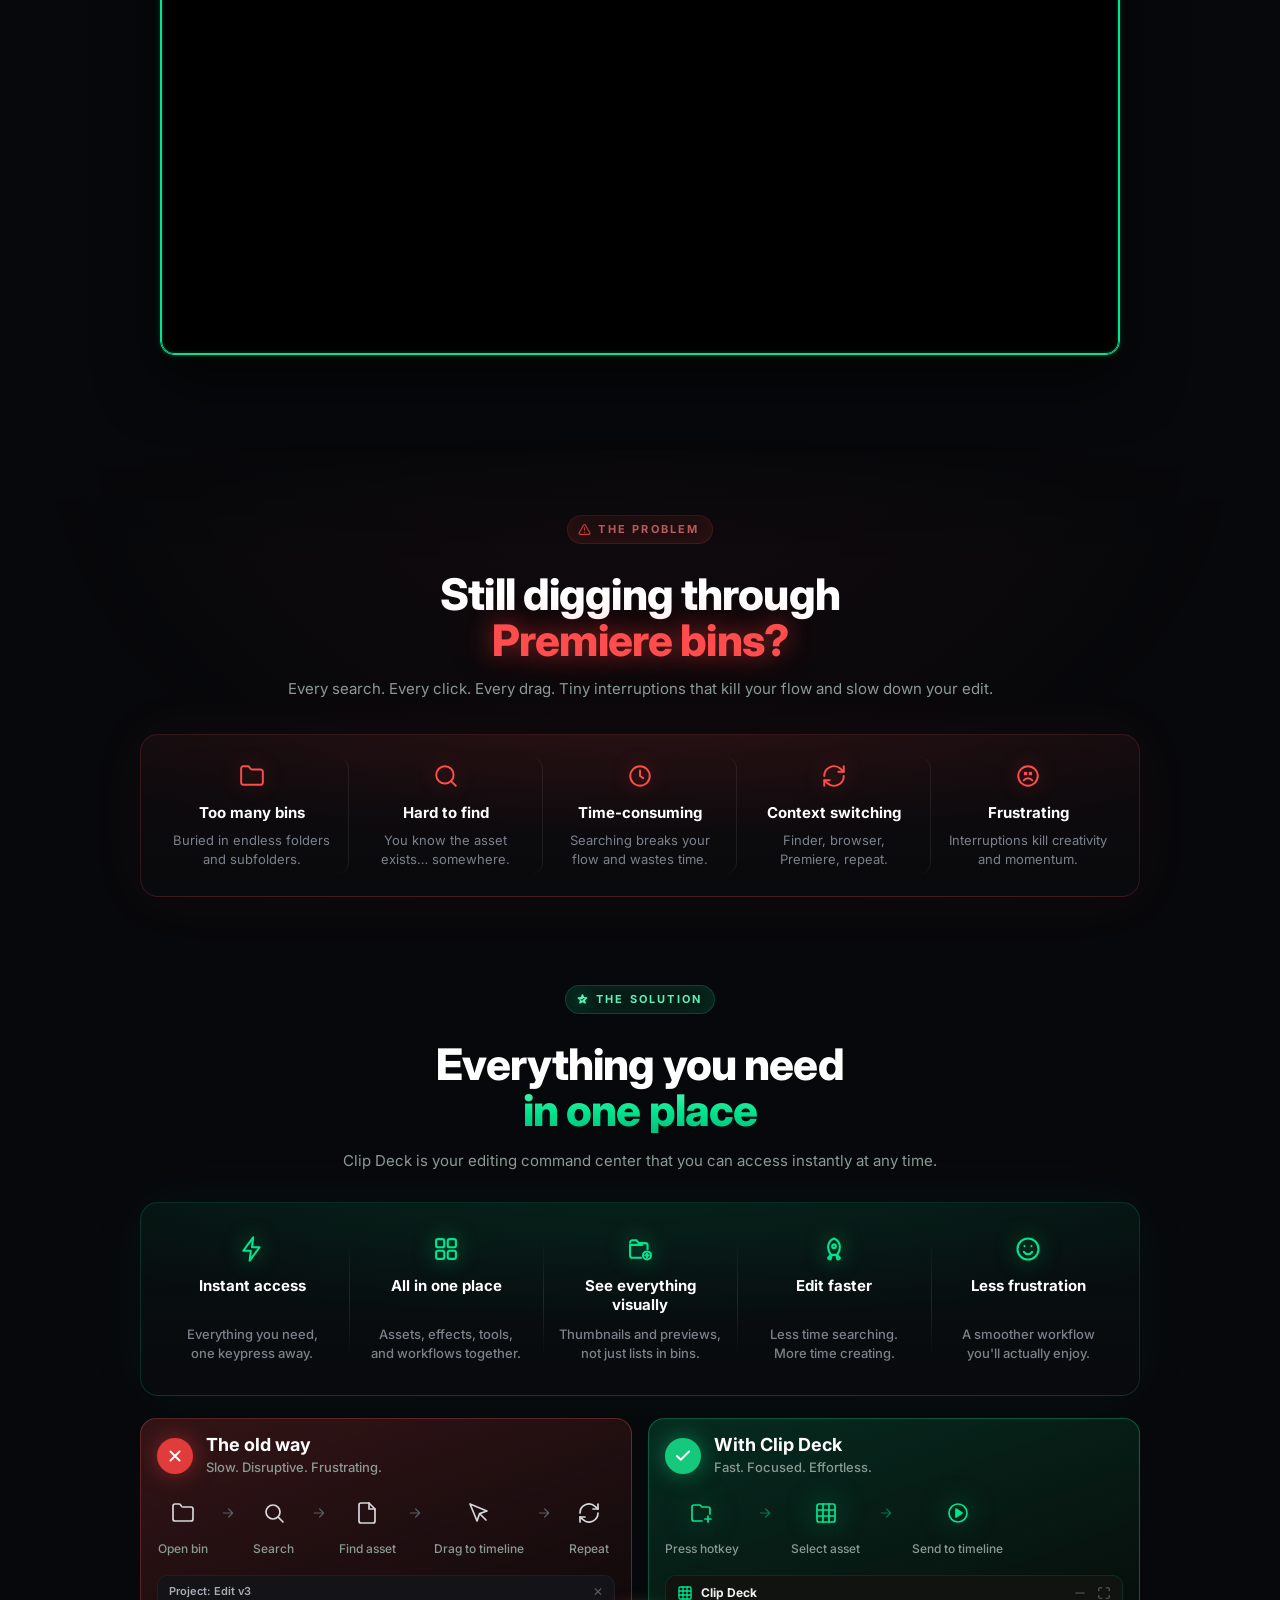
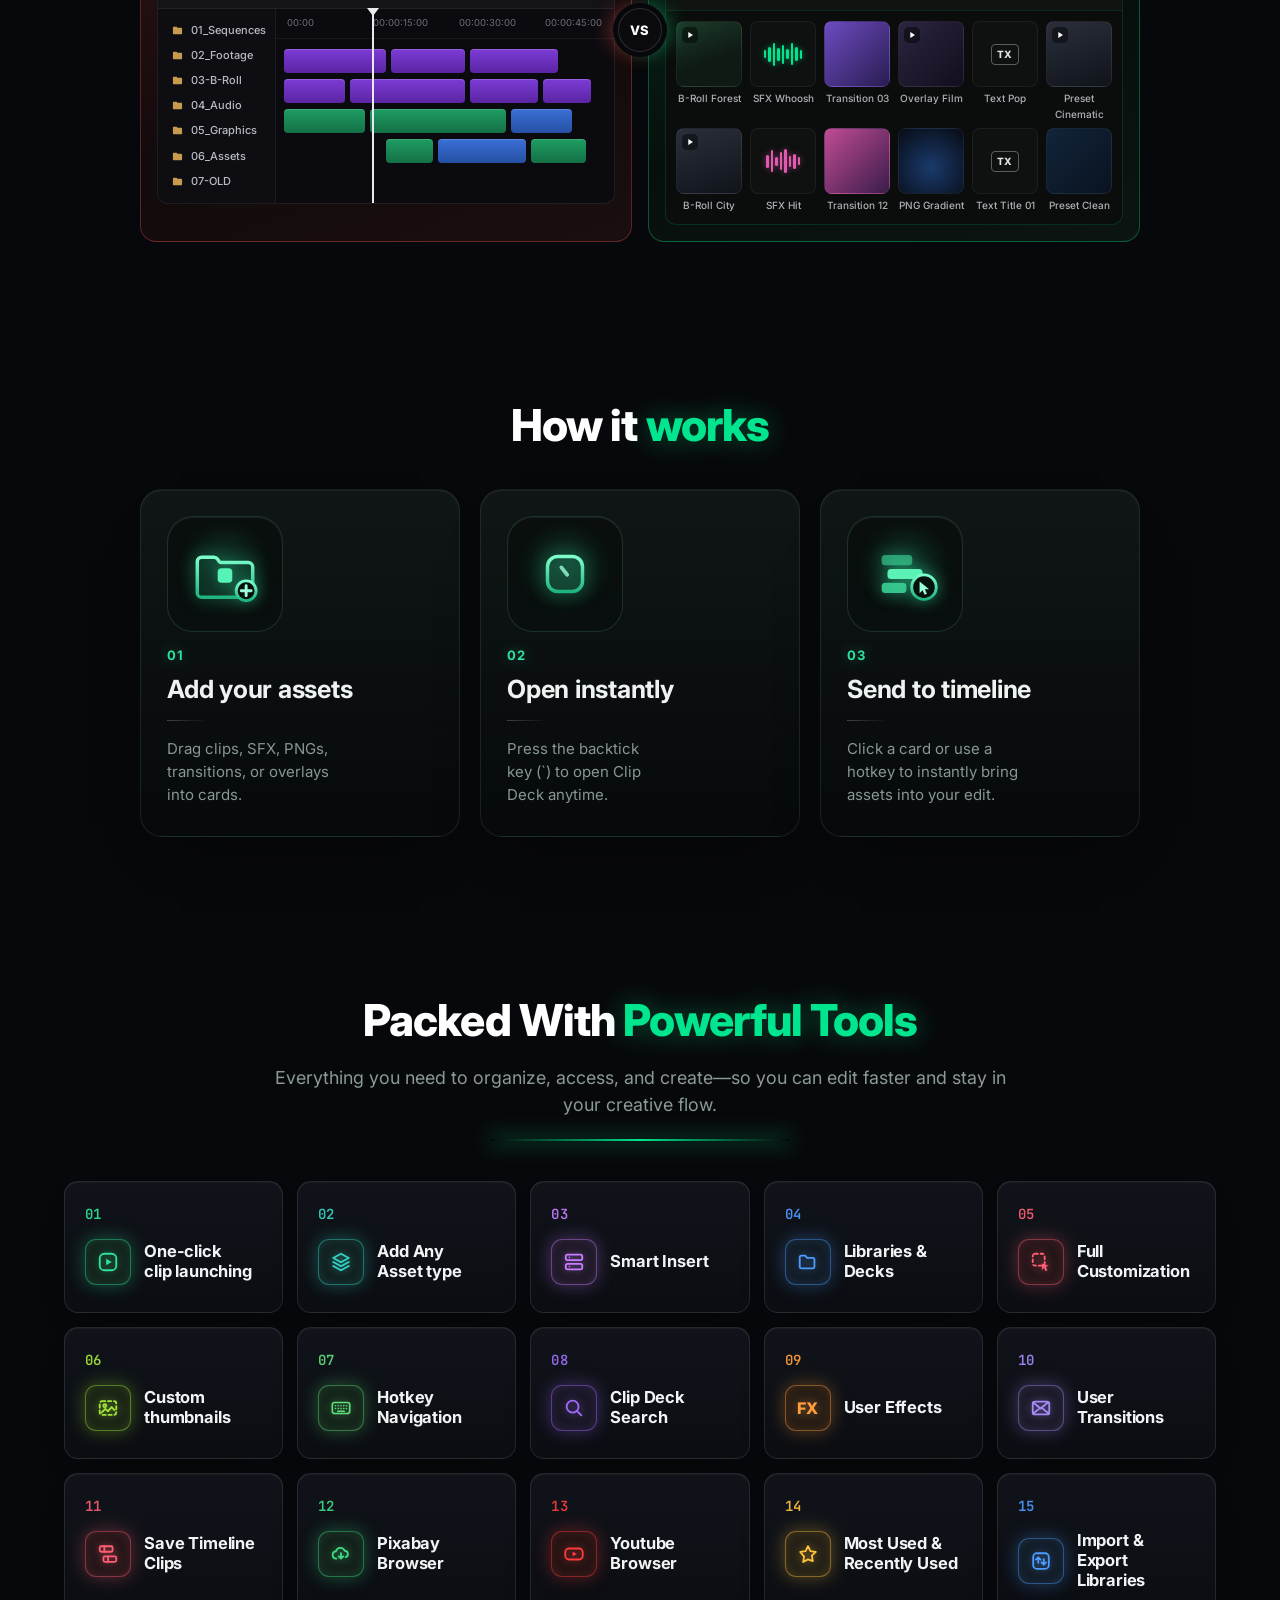
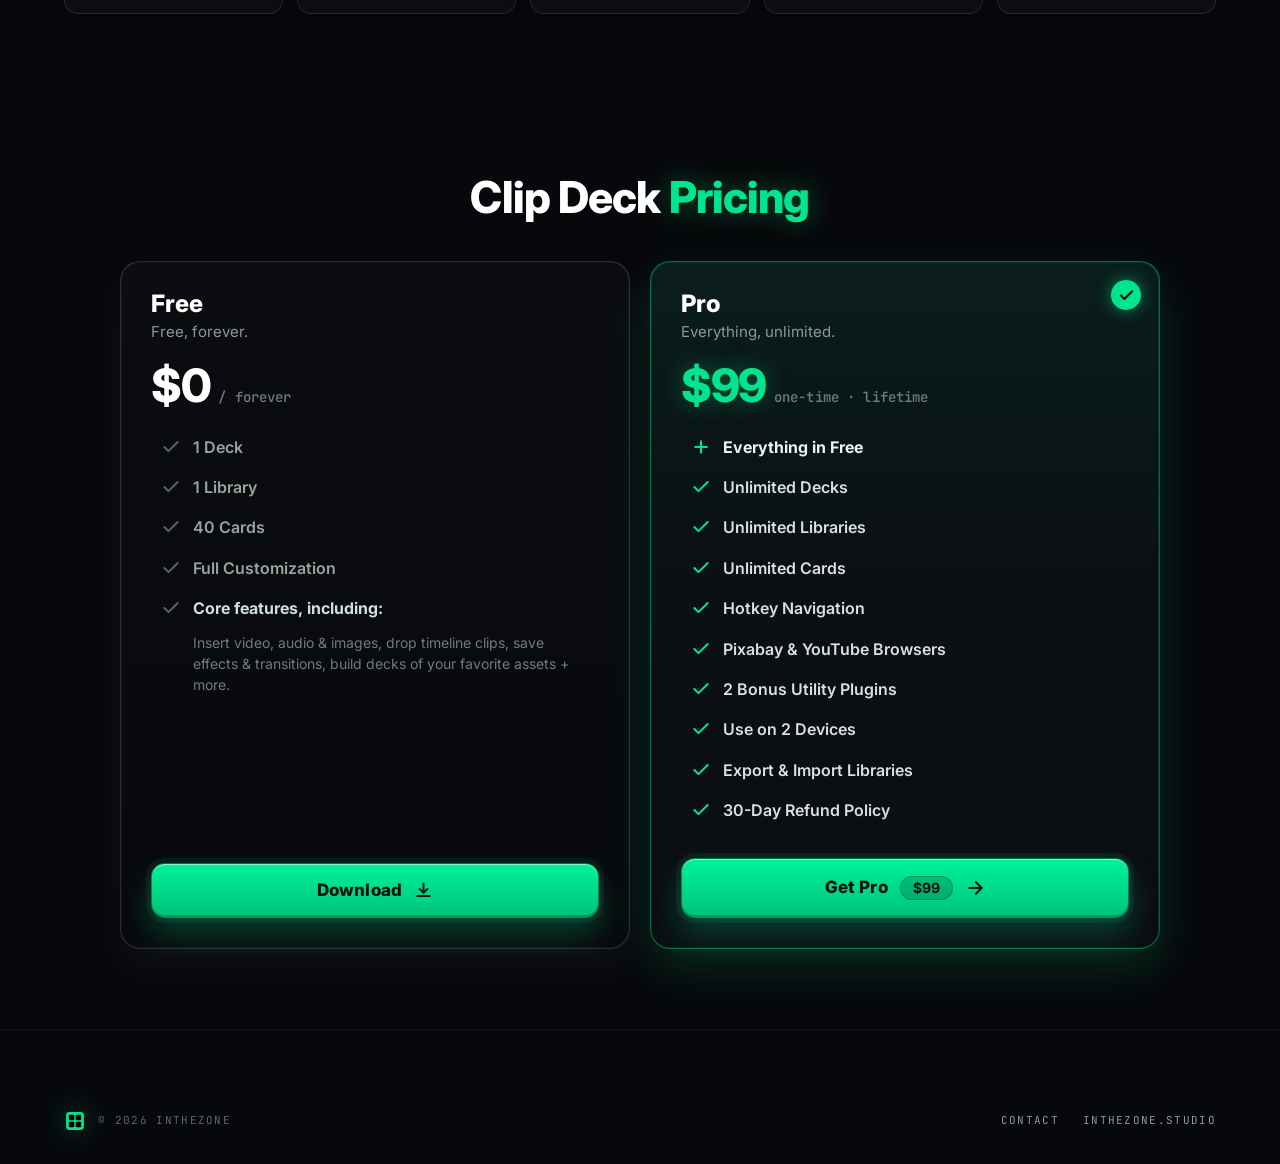
==== commit 5c18eb81: "Add Pricing section (mirrors the in-app paywall) + nav link New bottom 'Clip Deck Pricing' section p" ====
--- a/index.html
+++ b/index.html
@@ -42,6 +42,7 @@
       <nav class="site-nav" aria-label="Primary">
         <a href="#how-it-works">How it works</a>
         <a href="#demo-video">Watch Demo</a>
+        <a href="#pricing">Pricing</a>
         <a class="download-btn download-btn--nav" href="https://github.com/marcwenz/clipdeck-landing/releases/latest/download/ClipDeck-mac.pkg" download="ClipDeck-mac.pkg" aria-label="Download Clip Deck for Mac">
           <svg class="download-icon" viewBox="0 0 24 24" width="17" height="17" fill="currentColor" aria-hidden="true">
             <path d="M17.05 12.04c-.03-2.6 2.12-3.85 2.22-3.91-1.21-1.77-3.09-2.01-3.76-2.04-1.6-.16-3.12.94-3.93.94-.81 0-2.06-.92-3.39-.89-1.74.03-3.35 1.01-4.25 2.57-1.81 3.14-.46 7.79 1.3 10.34.86 1.25 1.89 2.65 3.24 2.6 1.3-.05 1.79-.84 3.36-.84 1.57 0 2.01.84 3.39.81 1.4-.03 2.28-1.27 3.13-2.53.99-1.45 1.4-2.85 1.42-2.92-.03-.01-2.72-1.04-2.75-4.13zM14.53 4.6c.72-.87 1.2-2.08 1.07-3.28-1.03.04-2.28.69-3.02 1.56-.66.77-1.24 2-1.08 3.18 1.15.09 2.32-.59 3.03-1.46z"/>
@@ -551,6 +552,64 @@
         </article>
       </div>
     </section>
+
+    <!-- ===== Pricing — mirrors the in-app Clip Deck paywall "offer" view ===== -->
+    <section class="pricing" id="pricing" aria-labelledby="pricing-title">
+      <h2 id="pricing-title" class="section-title">Clip Deck <span class="accent">Pricing</span></h2>
+      <div class="cdp-offer">
+        <div class="cdp-tiers">
+          <!-- Free tier -->
+          <div class="cdp-tier cdp-tier--free">
+            <div class="cdp-tier-name">Free</div>
+            <div class="cdp-tier-tagline">Free, forever.</div>
+            <div class="cdp-tier-price">
+              <span class="cdp-tier-price-amt">$0</span>
+              <span class="cdp-tier-price-unit">/ forever</span>
+            </div>
+            <ul class="cdp-tier-rows">
+              <li class="cdp-tier-row"><span class="cdp-tier-check" aria-hidden="true"><svg viewBox="0 0 24 24" fill="none" stroke="currentColor" stroke-width="2.4" stroke-linecap="round" stroke-linejoin="round"><path d="M20 6L9 17l-5-5"/></svg></span><span>1 Deck</span></li>
+              <li class="cdp-tier-row"><span class="cdp-tier-check" aria-hidden="true"><svg viewBox="0 0 24 24" fill="none" stroke="currentColor" stroke-width="2.4" stroke-linecap="round" stroke-linejoin="round"><path d="M20 6L9 17l-5-5"/></svg></span><span>1 Library</span></li>
+              <li class="cdp-tier-row"><span class="cdp-tier-check" aria-hidden="true"><svg viewBox="0 0 24 24" fill="none" stroke="currentColor" stroke-width="2.4" stroke-linecap="round" stroke-linejoin="round"><path d="M20 6L9 17l-5-5"/></svg></span><span>40 Cards</span></li>
+              <li class="cdp-tier-row"><span class="cdp-tier-check" aria-hidden="true"><svg viewBox="0 0 24 24" fill="none" stroke="currentColor" stroke-width="2.4" stroke-linecap="round" stroke-linejoin="round"><path d="M20 6L9 17l-5-5"/></svg></span><span>Full Customization</span></li>
+              <li class="cdp-tier-row"><span class="cdp-tier-check" aria-hidden="true"><svg viewBox="0 0 24 24" fill="none" stroke="currentColor" stroke-width="2.4" stroke-linecap="round" stroke-linejoin="round"><path d="M20 6L9 17l-5-5"/></svg></span><span class="cdp-tier-core-title">Core features, including:</span></li>
+            </ul>
+            <div class="cdp-tier-core-sub">Insert video, audio &amp; images, drop timeline clips, save effects &amp; transitions, build decks of your favorite assets + more.</div>
+            <a class="cdp-btn cdp-tier-cta" href="https://github.com/marcwenz/clipdeck-landing/releases/latest/download/ClipDeck-mac.pkg" download="ClipDeck-mac.pkg" aria-label="Download Clip Deck Free for Mac">
+              Download
+              <svg class="cdp-dl-ico" viewBox="0 0 24 24" fill="none" stroke="currentColor" stroke-width="2.4" stroke-linecap="round" stroke-linejoin="round"><path d="M12 3v12"/><path d="M7 10l5 5 5-5"/><path d="M4 19h16"/></svg>
+            </a>
+          </div>
+
+          <!-- Pro tier -->
+          <div class="cdp-tier cdp-tier--pro">
+            <div class="cdp-tier-badge" aria-hidden="true"><svg viewBox="0 0 24 24" fill="none" stroke="currentColor" stroke-width="3" stroke-linecap="round" stroke-linejoin="round"><path d="M20 6L9 17l-5-5"/></svg></div>
+            <div class="cdp-tier-name">Pro</div>
+            <div class="cdp-tier-tagline">Everything, unlimited.</div>
+            <div class="cdp-tier-price">
+              <span class="cdp-tier-price-amt">$99</span>
+              <span class="cdp-tier-price-unit">one-time · lifetime</span>
+            </div>
+            <ul class="cdp-tier-rows">
+              <li class="cdp-tier-row"><span class="cdp-tier-check cdp-tier-check--plus" aria-hidden="true"><svg viewBox="0 0 24 24" fill="none" stroke="currentColor" stroke-width="2.4" stroke-linecap="round" stroke-linejoin="round"><path d="M12 5v14M5 12h14"/></svg></span><span class="cdp-tier-everything">Everything in Free</span></li>
+              <li class="cdp-tier-row"><span class="cdp-tier-check cdp-tier-check--pro" aria-hidden="true"><svg viewBox="0 0 24 24" fill="none" stroke="currentColor" stroke-width="2.4" stroke-linecap="round" stroke-linejoin="round"><path d="M20 6L9 17l-5-5"/></svg></span><span>Unlimited Decks</span><div class="cdp-tier-tip" role="tooltip"><span class="cdp-tier-tip-title">Unlimited Decks</span>Create as many custom decks as you need for different projects, clients, or editing styles.</div></li>
+              <li class="cdp-tier-row"><span class="cdp-tier-check cdp-tier-check--pro" aria-hidden="true"><svg viewBox="0 0 24 24" fill="none" stroke="currentColor" stroke-width="2.4" stroke-linecap="round" stroke-linejoin="round"><path d="M20 6L9 17l-5-5"/></svg></span><span>Unlimited Libraries</span><div class="cdp-tier-tip" role="tooltip"><span class="cdp-tier-tip-title">Unlimited Libraries</span>Organize your clips, sound effects, overlays, transitions, memes, and assets without limits.</div></li>
+              <li class="cdp-tier-row"><span class="cdp-tier-check cdp-tier-check--pro" aria-hidden="true"><svg viewBox="0 0 24 24" fill="none" stroke="currentColor" stroke-width="2.4" stroke-linecap="round" stroke-linejoin="round"><path d="M20 6L9 17l-5-5"/></svg></span><span>Unlimited Cards</span><div class="cdp-tier-tip" role="tooltip"><span class="cdp-tier-tip-title">Unlimited Cards</span>Fill every deck with as many cards as you want — no 40-card cap.</div></li>
+              <li class="cdp-tier-row"><span class="cdp-tier-check cdp-tier-check--pro" aria-hidden="true"><svg viewBox="0 0 24 24" fill="none" stroke="currentColor" stroke-width="2.4" stroke-linecap="round" stroke-linejoin="round"><path d="M20 6L9 17l-5-5"/></svg></span><span>Hotkey Navigation</span><div class="cdp-tier-tip" role="tooltip"><span class="cdp-tier-tip-title">Hotkey Navigation</span>Switch between decks and libraries instantly using hotkeys. Summon Clip Deck directly to your favorite Library or Deck.</div></li>
+              <li class="cdp-tier-row"><span class="cdp-tier-check cdp-tier-check--pro" aria-hidden="true"><svg viewBox="0 0 24 24" fill="none" stroke="currentColor" stroke-width="2.4" stroke-linecap="round" stroke-linejoin="round"><path d="M20 6L9 17l-5-5"/></svg></span><span>Pixabay &amp; YouTube Browsers</span><div class="cdp-tier-tip" role="tooltip"><span class="cdp-tier-tip-title">Pixabay &amp; YouTube Browsers</span>Search free Pixabay stock assets and browse YouTube references — both right inside Clip Deck, no app-switching.</div></li>
+              <li class="cdp-tier-row"><span class="cdp-tier-check cdp-tier-check--pro" aria-hidden="true"><svg viewBox="0 0 24 24" fill="none" stroke="currentColor" stroke-width="2.4" stroke-linecap="round" stroke-linejoin="round"><path d="M20 6L9 17l-5-5"/></svg></span><span>2 Bonus Utility Plugins</span><div class="cdp-tier-tip" role="tooltip"><span class="cdp-tier-tip-title">2 Bonus Utility Plugins</span>Two extra INTHEZONE editing tools included with Pro — Smart Anchor &amp; Smart Paste.</div></li>
+              <li class="cdp-tier-row"><span class="cdp-tier-check cdp-tier-check--pro" aria-hidden="true"><svg viewBox="0 0 24 24" fill="none" stroke="currentColor" stroke-width="2.4" stroke-linecap="round" stroke-linejoin="round"><path d="M20 6L9 17l-5-5"/></svg></span><span>Use on 2 Devices</span><div class="cdp-tier-tip" role="tooltip"><span class="cdp-tier-tip-title">Use on 2 Devices</span>Activate Clip Deck Pro on up to 2 computers.</div></li>
+              <li class="cdp-tier-row"><span class="cdp-tier-check cdp-tier-check--pro" aria-hidden="true"><svg viewBox="0 0 24 24" fill="none" stroke="currentColor" stroke-width="2.4" stroke-linecap="round" stroke-linejoin="round"><path d="M20 6L9 17l-5-5"/></svg></span><span>Export &amp; Import Libraries</span><div class="cdp-tier-tip" role="tooltip"><span class="cdp-tier-tip-title">Export &amp; Import Libraries</span>Back up your setup or move your libraries between devices.</div></li>
+              <li class="cdp-tier-row"><span class="cdp-tier-check cdp-tier-check--pro" aria-hidden="true"><svg viewBox="0 0 24 24" fill="none" stroke="currentColor" stroke-width="2.4" stroke-linecap="round" stroke-linejoin="round"><path d="M20 6L9 17l-5-5"/></svg></span><span>30-Day Refund Policy</span><div class="cdp-tier-tip" role="tooltip"><span class="cdp-tier-tip-title">30-Day Refund Policy</span>Try it risk-free. No questions asked.</div></li>
+            </ul>
+            <a class="cdp-btn cdp-tier-cta" href="https://api.inthezone.studio/checkout/start" target="_blank" rel="noopener noreferrer" aria-label="Get Clip Deck Pro for $99">
+              Get Pro
+              <span class="cdp-price-tag">$99</span>
+              <svg class="cdp-arrow" viewBox="0 0 24 24" fill="none" stroke="currentColor" stroke-width="2.4" stroke-linecap="round" stroke-linejoin="round"><path d="M5 12h14"/><path d="M13 5l7 7-7 7"/></svg>
+            </a>
+          </div>
+        </div>
+      </div>
+    </section>
   </main>
 
   <footer class="site-footer">
--- a/styles.css
+++ b/styles.css
@@ -1862,3 +1862,169 @@
   .wl-row { flex-direction: column; }
   .wl-submit { width: 100%; }
 }
+
+/* =============================================================
+   Pricing — ported from the in-app Clip Deck paywall "offer" view
+   (clipdeck/overlay/renderer/styles.css → .cd-paywall-modal--offer),
+   re-scoped to .pricing. Same mint-on-dark look as the panel.
+   ============================================================= */
+.pricing {
+  display: flex;
+  flex-direction: column;
+  align-items: center;
+  gap: var(--space-10);
+  width: 100%;
+  max-width: var(--page-max);
+  margin: 0 auto;
+  padding: var(--space-20) var(--page-pad);
+}
+.pricing .section-title { text-align: center; }
+.pricing .cdp-offer {
+  width: 100%;
+  max-width: 1040px;
+  text-align: left;
+}
+
+/* ── 2-tier comparison (Free | Pro) — enlarged for the landing page ── */
+.pricing .cdp-tiers {
+  display: grid;
+  grid-template-columns: 1fr 1fr;
+  gap: 20px;
+  align-items: stretch;
+}
+.pricing .cdp-tier {
+  position: relative;
+  display: flex;
+  flex-direction: column;
+  padding: 30px;
+  border-radius: 20px;
+  border: 1px solid rgba(255, 255, 255, 0.07);
+  /* solid base under the subtle sheen so the page's timeline texture doesn't
+     show through — matches the in-app cards sitting on the modal's dark bg */
+  background: linear-gradient(180deg, rgba(255, 255, 255, 0.02), rgba(255, 255, 255, 0.004)), var(--bg);
+}
+/* Free card — subtle neutral-grey ring + glow, mirroring the Pro card's green
+   treatment but kept restrained so Pro still leads the eye. */
+.pricing .cdp-tier--free {
+  border-color: rgba(255, 255, 255, 0.14);
+  box-shadow:
+    0 0 0 1px rgba(255, 255, 255, 0.04) inset,
+    0 18px 44px rgba(255, 255, 255, 0.04);
+}
+.pricing .cdp-tier--pro {
+  border-color: rgba(0, 229, 142, 0.42);
+  background:
+    linear-gradient(180deg, rgba(0, 229, 142, 0.08), rgba(0, 229, 142, 0.015) 42%, transparent),
+    var(--panel);
+  box-shadow:
+    0 0 0 1px rgba(0, 229, 142, 0.12) inset,
+    0 18px 44px rgba(0, 229, 142, 0.16);
+}
+.pricing .cdp-tier-badge {
+  position: absolute; top: 18px; right: 18px;
+  width: 30px; height: 30px; border-radius: 50%;
+  display: grid; place-items: center;
+  background: #00e58e; color: #04140d;
+  box-shadow: 0 0 16px rgba(0, 229, 142, 0.55);
+}
+.pricing .cdp-tier-badge svg { width: 17px; height: 17px; }
+.pricing .cdp-tier-name { font: 800 24px/1 var(--font-display); color: #fff; }
+.pricing .cdp-tier-tagline { margin-top: 6px; font: 400 15px/1.3 var(--font-sans); color: #8b9a93; }
+.pricing .cdp-tier-price { display: flex; align-items: baseline; gap: 8px; margin: 20px 0; }
+.pricing .cdp-tier-price-amt { font: 800 46px/1 var(--font-display); letter-spacing: -0.03em; color: #fff; }
+.pricing .cdp-tier--pro .cdp-tier-price-amt { color: #00e58e; text-shadow: 0 0 24px rgba(0, 229, 142, 0.35); }
+.pricing .cdp-tier-price-unit { font: 500 14px/1.2 "JetBrains Mono", ui-monospace, SFMono-Regular, Menlo, monospace; color: #6f7e78; letter-spacing: 0.01em; }
+.pricing .cdp-tier-rows { list-style: none; margin: 0; padding: 0; display: flex; flex-direction: column; gap: 2px; }
+.pricing .cdp-tier-row {
+  position: relative;
+  display: flex; align-items: flex-start; gap: 12px;
+  padding: 8px 10px; border-radius: 10px;
+  font: 600 16px/1.4 var(--font-sans);
+  color: #d6e2dc;
+  transition: background .15s ease, box-shadow .15s ease;
+}
+.pricing .cdp-tier--free .cdp-tier-row { color: #97a59f; }
+.pricing .cdp-tier--pro .cdp-tier-row { cursor: default; }
+.pricing .cdp-tier--pro .cdp-tier-row:hover {
+  background: rgba(0, 229, 142, 0.10);
+  box-shadow: 0 0 0 1px rgba(0, 229, 142, 0.22) inset;
+  color: #eaf3ee;
+}
+.pricing .cdp-tier-check { flex: 0 0 auto; width: 20px; height: 20px; color: #556665; display: grid; place-items: center; margin-top: 1px; }
+.pricing .cdp-tier-check svg { width: 20px; height: 20px; display: block; }
+.pricing .cdp-tier-check--pro { color: #00e58e; }
+.pricing .cdp-tier-check--plus { color: #00e58e; }
+.pricing .cdp-tier-everything { color: #eaf3ee; font-weight: 700; }
+.pricing .cdp-tier-core-title { font-weight: 700; color: #cfe0d8; }
+.pricing .cdp-tier-core-sub { margin: 4px 0 0 32px; padding: 0 10px 4px; font: 400 14px/1.5 var(--font-sans); color: #6f7e78; }
+.pricing .cdp-tier-tip {
+  position: absolute; left: 50%; bottom: calc(100% + 8px);
+  transform: translateX(-50%) translateY(4px);
+  width: 280px; max-width: 90vw;
+  padding: 13px 16px; border-radius: 12px;
+  background: #0b1213; border: 1px solid rgba(0, 229, 142, 0.32);
+  box-shadow: 0 18px 36px rgba(0, 0, 0, 0.5), 0 0 26px rgba(0, 229, 142, 0.16);
+  color: #e9f2ee; font: 500 13px/1.5 var(--font-sans);
+  text-align: left; opacity: 0; pointer-events: none;
+  transition: opacity .16s ease, transform .16s ease; z-index: 30;
+}
+.pricing .cdp-tier-tip-title { display: block; font: 700 11px/1 var(--font-display); color: #00e58e; letter-spacing: 0.08em; text-transform: uppercase; margin-bottom: 6px; }
+.pricing .cdp-tier-tip::after { content: ""; position: absolute; top: 100%; left: 50%; transform: translateX(-50%); border: 6px solid transparent; border-top-color: rgba(0, 229, 142, 0.32); }
+.pricing .cdp-tier--pro .cdp-tier-row:hover .cdp-tier-tip { opacity: 1; transform: translateX(-50%) translateY(0); }
+.pricing .cdp-tier-current {
+  margin-top: auto; align-self: flex-start;
+  padding: 10px 18px; border-radius: 999px;
+  border: 1px solid rgba(255, 255, 255, 0.1);
+  background: rgba(255, 255, 255, 0.03);
+  color: #8b9a93;
+  font: 600 14px/1 var(--font-sans);
+}
+.pricing .cdp-tier-cta { margin-top: 28px; padding-top: 17px; padding-bottom: 17px; width: 100%; }
+
+/* CTA button */
+.pricing .cdp-btn {
+  display: inline-flex; align-items: center; justify-content: center;
+  gap: 12px;
+  padding: 17px 28px;
+  border-radius: 14px;
+  border: 1px solid rgba(0, 0, 0, 0.4);
+  background: linear-gradient(180deg, #00f29a 0%, #00c279 100%);
+  color: #04140d;
+  font: 800 17px/1 var(--font-sans);
+  letter-spacing: 0.01em;
+  cursor: pointer;
+  text-decoration: none;
+  box-shadow:
+    0 1px 0 rgba(255, 255, 255, 0.5) inset,
+    0 -2px 0 rgba(0, 0, 0, 0.18) inset,
+    0 16px 32px rgba(0, 229, 142, 0.26),
+    0 0 0 5px rgba(0, 229, 142, 0.08);
+  transition: transform .12s ease, box-shadow .2s ease, filter .2s ease;
+  white-space: nowrap;
+}
+.pricing .cdp-btn:hover {
+  transform: translateY(-1px);
+  filter: brightness(1.04);
+  box-shadow:
+    0 1px 0 rgba(255, 255, 255, 0.55) inset,
+    0 -2px 0 rgba(0, 0, 0, 0.18) inset,
+    0 24px 50px rgba(0, 229, 142, 0.42),
+    0 0 0 8px rgba(0, 229, 142, 0.12);
+}
+.pricing .cdp-btn:active { transform: translateY(0); }
+.pricing .cdp-arrow { width: 20px; height: 20px; transition: transform .2s ease; }
+.pricing .cdp-btn:hover .cdp-arrow { transform: translateX(3px); }
+.pricing .cdp-price-tag { padding: 4px 12px; border-radius: 999px; background: rgba(4, 20, 13, 0.18); border: 1px solid rgba(4, 20, 13, 0.25); font: 700 14px/1 var(--font-sans); }
+
+/* Free card "Download" CTA — same green as the Pro button; pinned to the card
+   bottom so it aligns with the Pro CTA. */
+.pricing .cdp-tier--free .cdp-tier-cta { margin-top: auto; }
+.pricing .cdp-dl-ico { width: 19px; height: 19px; flex: 0 0 auto; }
+
+/* responsive: stack the tiers on narrow screens */
+@media (max-width: 880px) {
+  .pricing .cdp-tiers { grid-template-columns: 1fr; }
+  .pricing .cdp-offer { max-width: 520px; }
+  .pricing .cdp-tier { padding: 24px; }
+  .pricing .cdp-tier-price-amt { font-size: 40px; }
+}
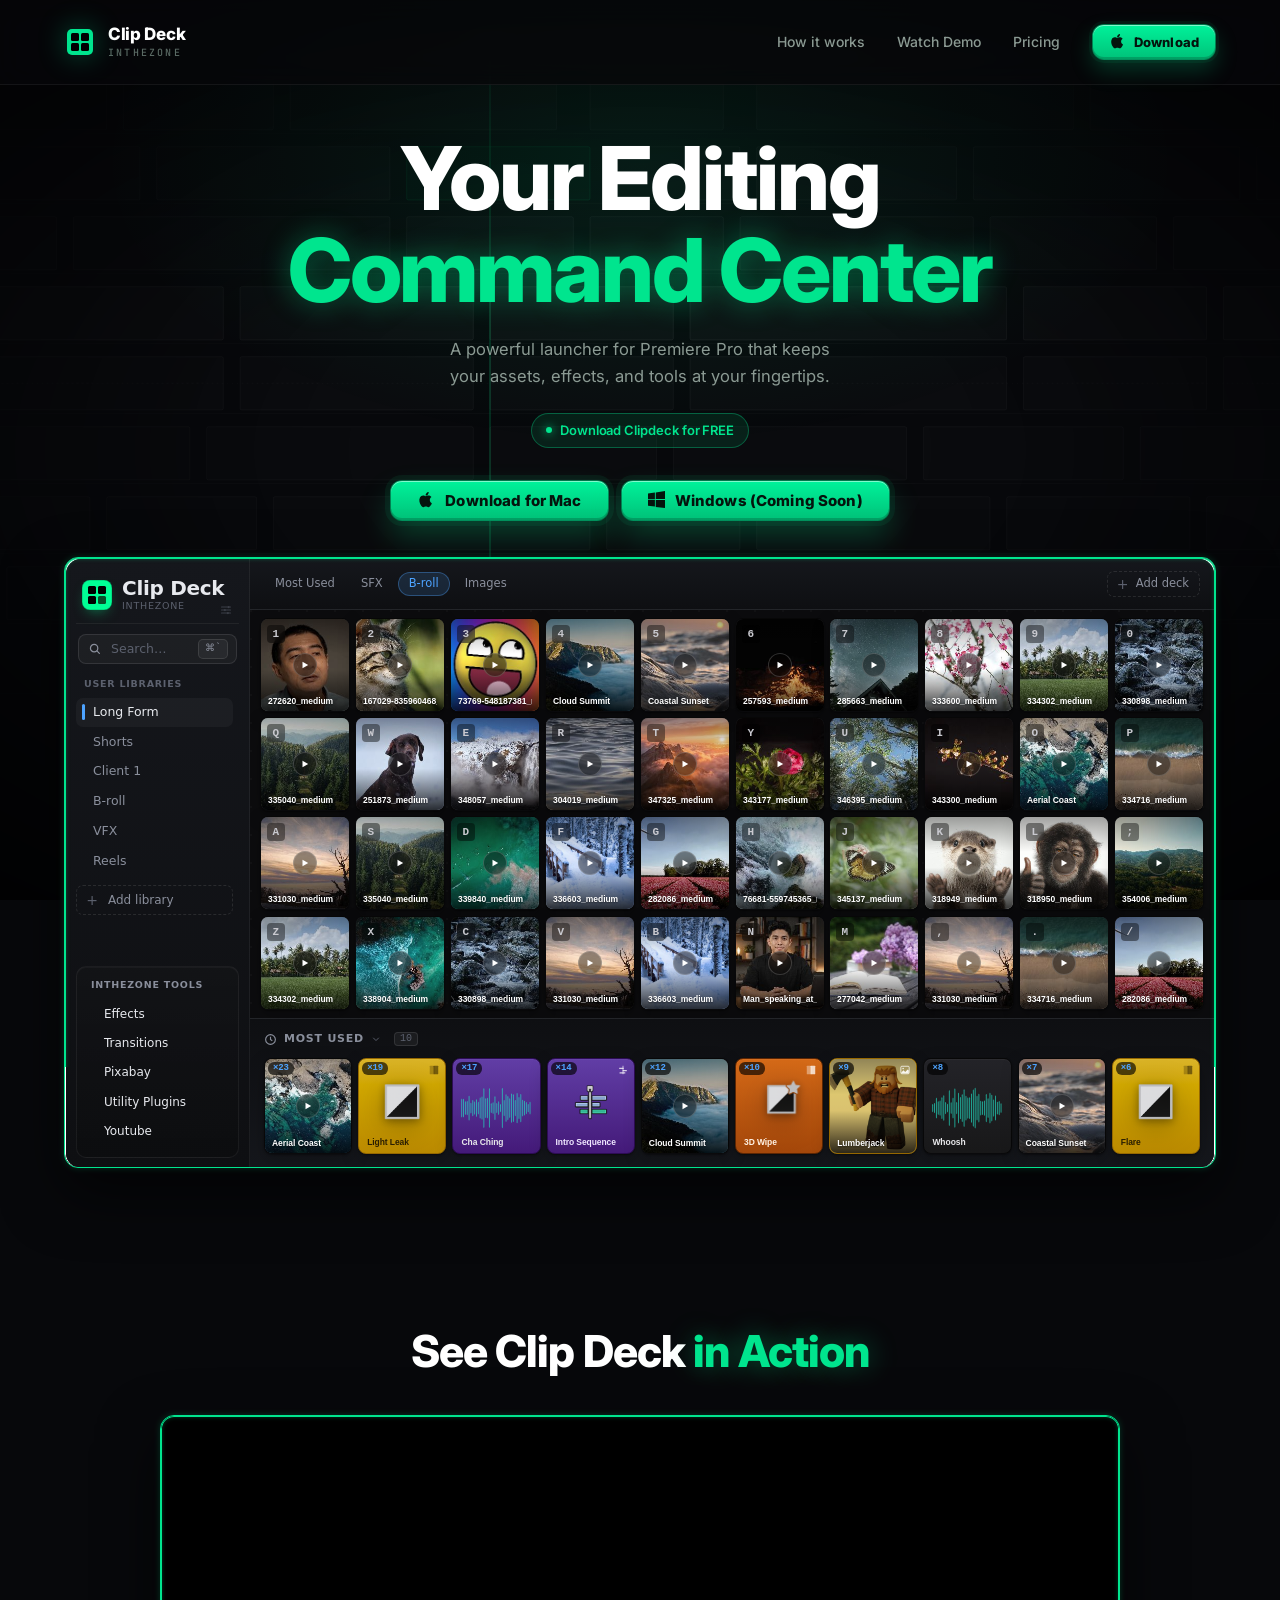
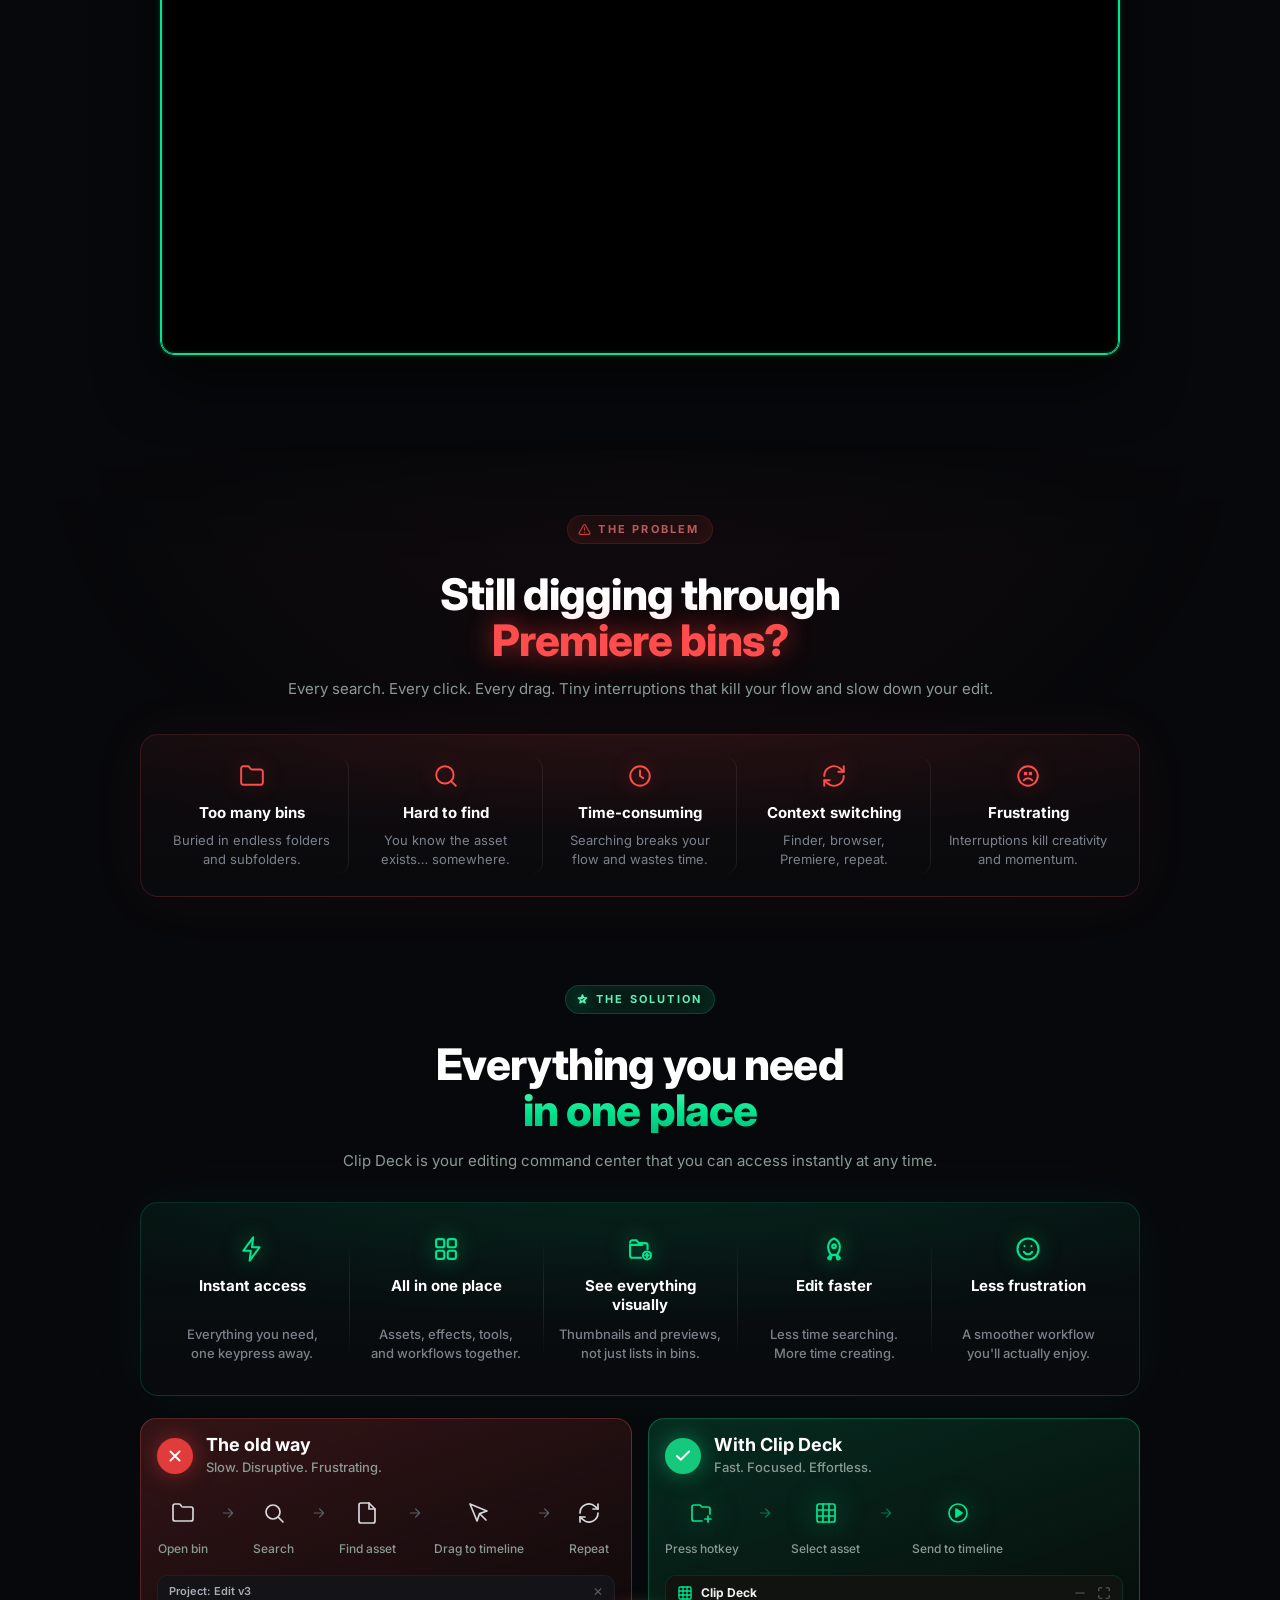
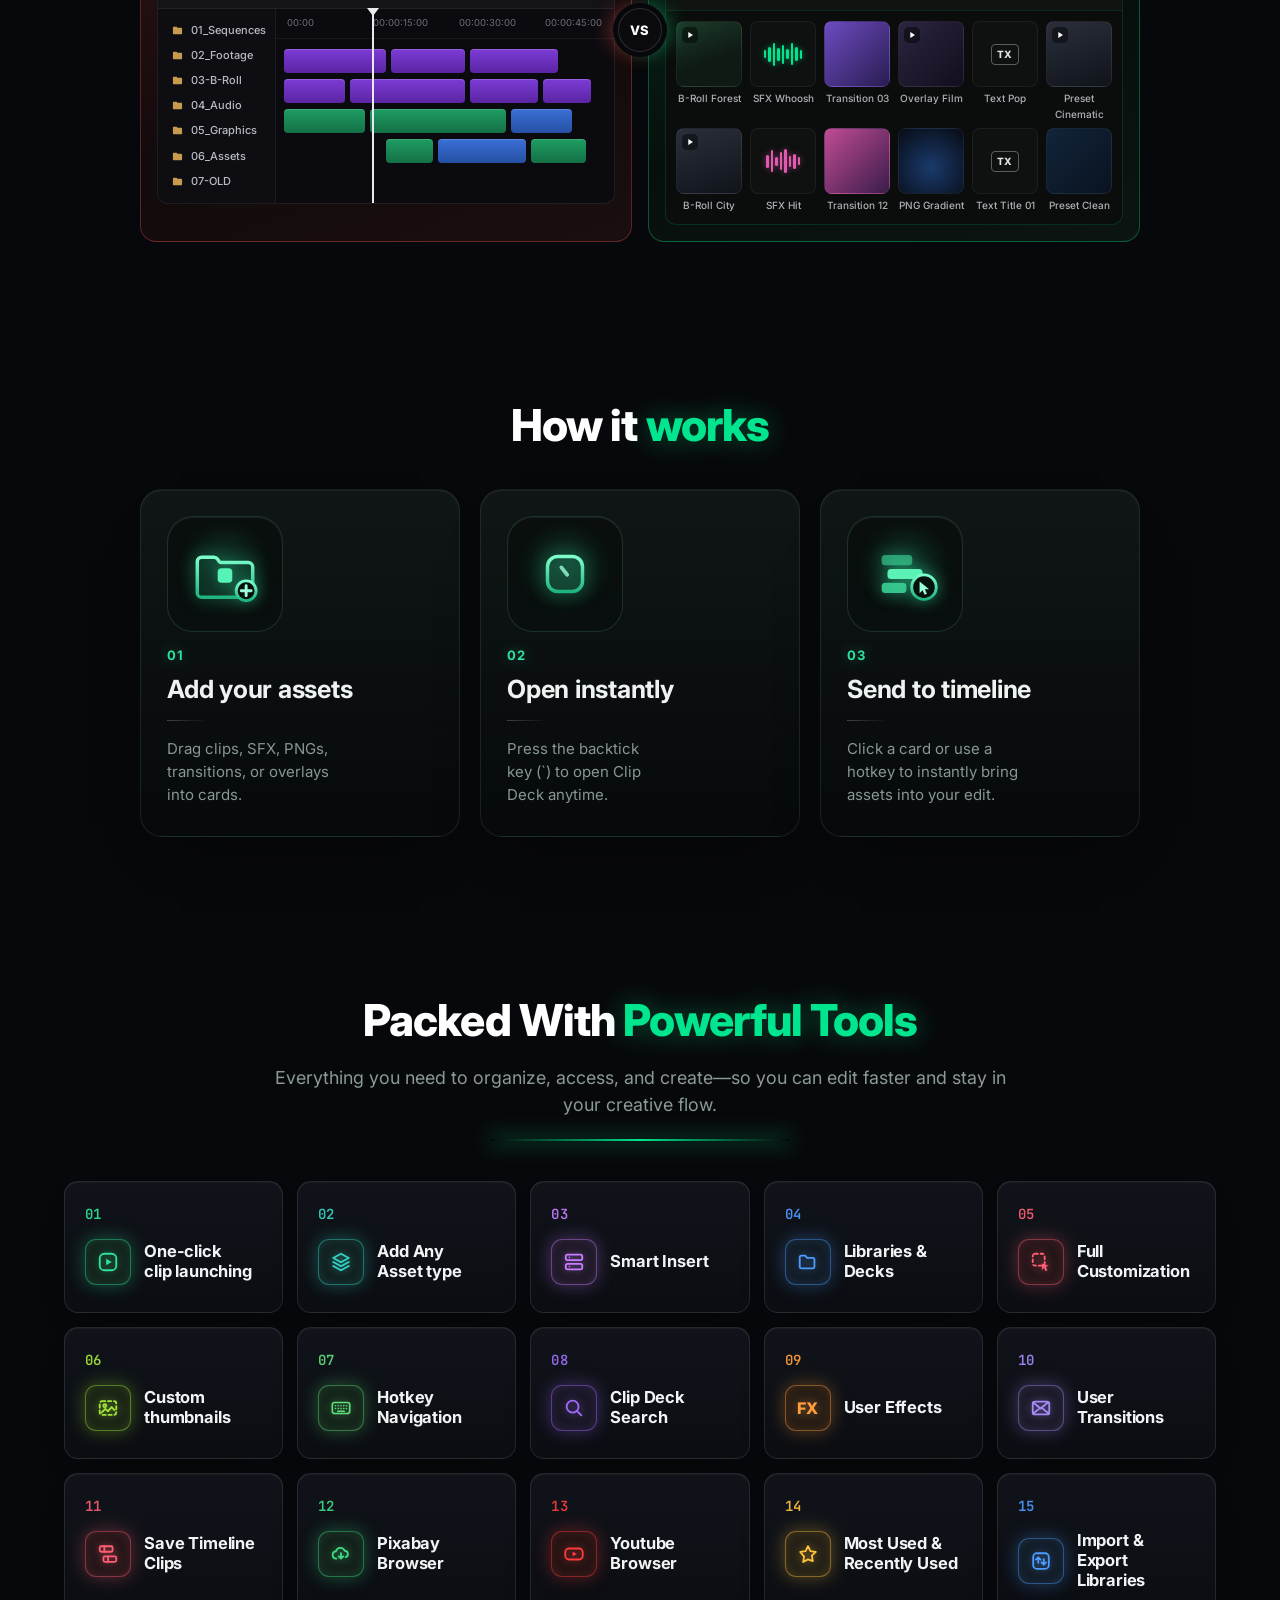
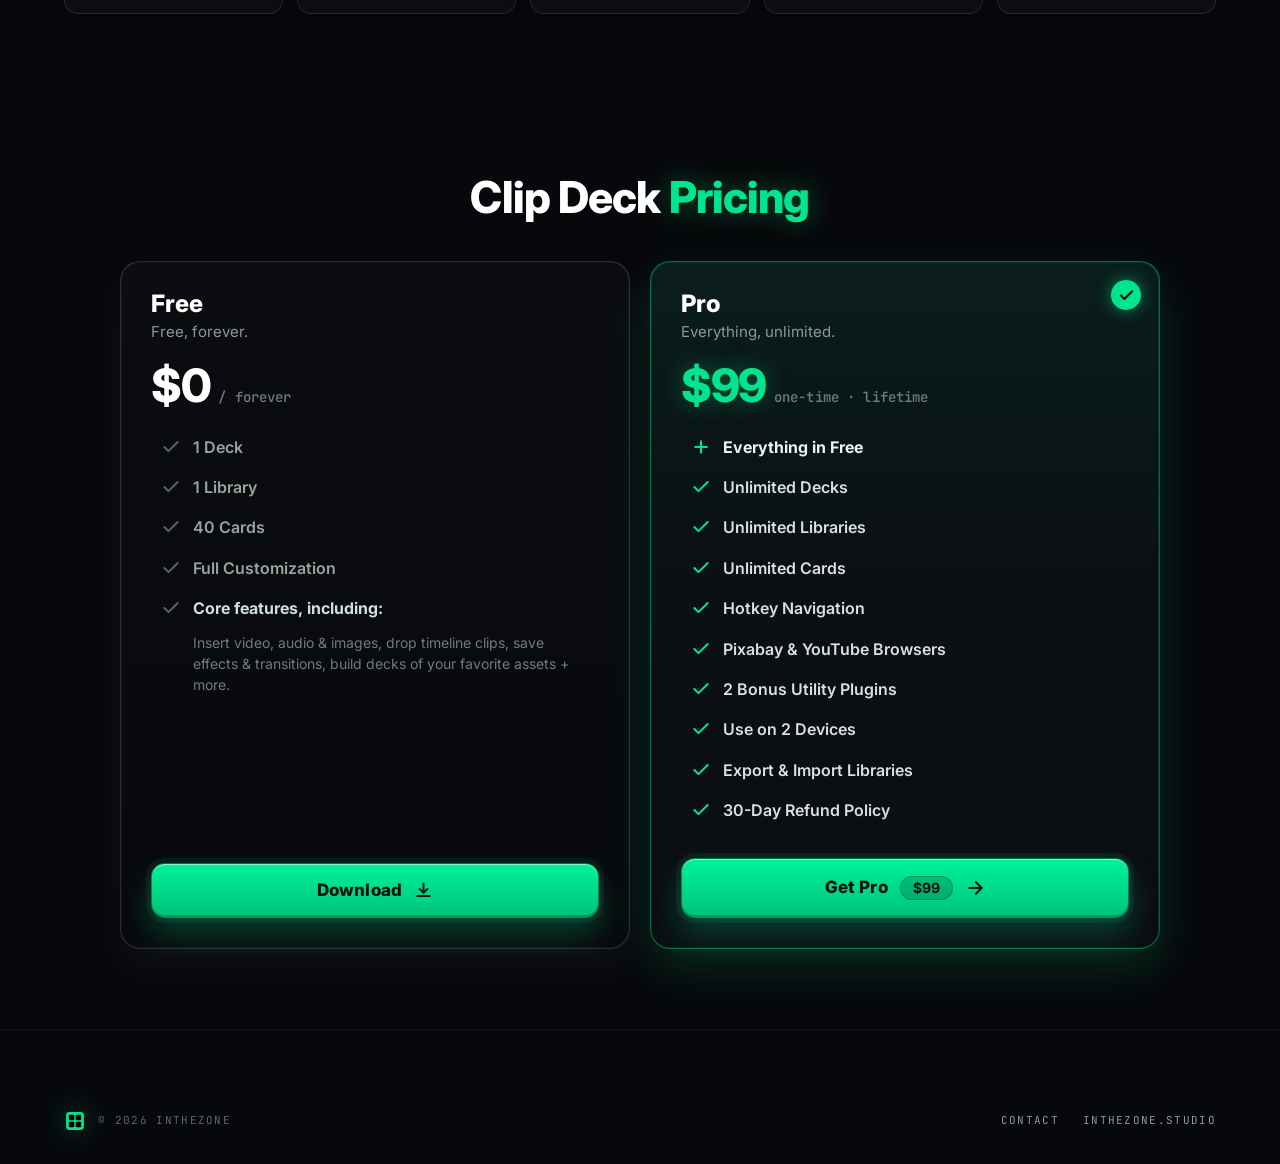
==== commit 0a159e91: "Pricing a11y polish (from review): keyboard tooltips, h3 tiers, dead CSS - Pro feature rows are now " ====
--- a/index.html
+++ b/index.html
@@ -560,7 +560,7 @@
         <div class="cdp-tiers">
           <!-- Free tier -->
           <div class="cdp-tier cdp-tier--free">
-            <div class="cdp-tier-name">Free</div>
+            <h3 class="cdp-tier-name">Free</h3>
             <div class="cdp-tier-tagline">Free, forever.</div>
             <div class="cdp-tier-price">
               <span class="cdp-tier-price-amt">$0</span>
@@ -583,7 +583,7 @@
           <!-- Pro tier -->
           <div class="cdp-tier cdp-tier--pro">
             <div class="cdp-tier-badge" aria-hidden="true"><svg viewBox="0 0 24 24" fill="none" stroke="currentColor" stroke-width="3" stroke-linecap="round" stroke-linejoin="round"><path d="M20 6L9 17l-5-5"/></svg></div>
-            <div class="cdp-tier-name">Pro</div>
+            <h3 class="cdp-tier-name">Pro</h3>
             <div class="cdp-tier-tagline">Everything, unlimited.</div>
             <div class="cdp-tier-price">
               <span class="cdp-tier-price-amt">$99</span>
@@ -591,15 +591,15 @@
             </div>
             <ul class="cdp-tier-rows">
               <li class="cdp-tier-row"><span class="cdp-tier-check cdp-tier-check--plus" aria-hidden="true"><svg viewBox="0 0 24 24" fill="none" stroke="currentColor" stroke-width="2.4" stroke-linecap="round" stroke-linejoin="round"><path d="M12 5v14M5 12h14"/></svg></span><span class="cdp-tier-everything">Everything in Free</span></li>
-              <li class="cdp-tier-row"><span class="cdp-tier-check cdp-tier-check--pro" aria-hidden="true"><svg viewBox="0 0 24 24" fill="none" stroke="currentColor" stroke-width="2.4" stroke-linecap="round" stroke-linejoin="round"><path d="M20 6L9 17l-5-5"/></svg></span><span>Unlimited Decks</span><div class="cdp-tier-tip" role="tooltip"><span class="cdp-tier-tip-title">Unlimited Decks</span>Create as many custom decks as you need for different projects, clients, or editing styles.</div></li>
-              <li class="cdp-tier-row"><span class="cdp-tier-check cdp-tier-check--pro" aria-hidden="true"><svg viewBox="0 0 24 24" fill="none" stroke="currentColor" stroke-width="2.4" stroke-linecap="round" stroke-linejoin="round"><path d="M20 6L9 17l-5-5"/></svg></span><span>Unlimited Libraries</span><div class="cdp-tier-tip" role="tooltip"><span class="cdp-tier-tip-title">Unlimited Libraries</span>Organize your clips, sound effects, overlays, transitions, memes, and assets without limits.</div></li>
-              <li class="cdp-tier-row"><span class="cdp-tier-check cdp-tier-check--pro" aria-hidden="true"><svg viewBox="0 0 24 24" fill="none" stroke="currentColor" stroke-width="2.4" stroke-linecap="round" stroke-linejoin="round"><path d="M20 6L9 17l-5-5"/></svg></span><span>Unlimited Cards</span><div class="cdp-tier-tip" role="tooltip"><span class="cdp-tier-tip-title">Unlimited Cards</span>Fill every deck with as many cards as you want — no 40-card cap.</div></li>
-              <li class="cdp-tier-row"><span class="cdp-tier-check cdp-tier-check--pro" aria-hidden="true"><svg viewBox="0 0 24 24" fill="none" stroke="currentColor" stroke-width="2.4" stroke-linecap="round" stroke-linejoin="round"><path d="M20 6L9 17l-5-5"/></svg></span><span>Hotkey Navigation</span><div class="cdp-tier-tip" role="tooltip"><span class="cdp-tier-tip-title">Hotkey Navigation</span>Switch between decks and libraries instantly using hotkeys. Summon Clip Deck directly to your favorite Library or Deck.</div></li>
-              <li class="cdp-tier-row"><span class="cdp-tier-check cdp-tier-check--pro" aria-hidden="true"><svg viewBox="0 0 24 24" fill="none" stroke="currentColor" stroke-width="2.4" stroke-linecap="round" stroke-linejoin="round"><path d="M20 6L9 17l-5-5"/></svg></span><span>Pixabay &amp; YouTube Browsers</span><div class="cdp-tier-tip" role="tooltip"><span class="cdp-tier-tip-title">Pixabay &amp; YouTube Browsers</span>Search free Pixabay stock assets and browse YouTube references — both right inside Clip Deck, no app-switching.</div></li>
-              <li class="cdp-tier-row"><span class="cdp-tier-check cdp-tier-check--pro" aria-hidden="true"><svg viewBox="0 0 24 24" fill="none" stroke="currentColor" stroke-width="2.4" stroke-linecap="round" stroke-linejoin="round"><path d="M20 6L9 17l-5-5"/></svg></span><span>2 Bonus Utility Plugins</span><div class="cdp-tier-tip" role="tooltip"><span class="cdp-tier-tip-title">2 Bonus Utility Plugins</span>Two extra INTHEZONE editing tools included with Pro — Smart Anchor &amp; Smart Paste.</div></li>
-              <li class="cdp-tier-row"><span class="cdp-tier-check cdp-tier-check--pro" aria-hidden="true"><svg viewBox="0 0 24 24" fill="none" stroke="currentColor" stroke-width="2.4" stroke-linecap="round" stroke-linejoin="round"><path d="M20 6L9 17l-5-5"/></svg></span><span>Use on 2 Devices</span><div class="cdp-tier-tip" role="tooltip"><span class="cdp-tier-tip-title">Use on 2 Devices</span>Activate Clip Deck Pro on up to 2 computers.</div></li>
-              <li class="cdp-tier-row"><span class="cdp-tier-check cdp-tier-check--pro" aria-hidden="true"><svg viewBox="0 0 24 24" fill="none" stroke="currentColor" stroke-width="2.4" stroke-linecap="round" stroke-linejoin="round"><path d="M20 6L9 17l-5-5"/></svg></span><span>Export &amp; Import Libraries</span><div class="cdp-tier-tip" role="tooltip"><span class="cdp-tier-tip-title">Export &amp; Import Libraries</span>Back up your setup or move your libraries between devices.</div></li>
-              <li class="cdp-tier-row"><span class="cdp-tier-check cdp-tier-check--pro" aria-hidden="true"><svg viewBox="0 0 24 24" fill="none" stroke="currentColor" stroke-width="2.4" stroke-linecap="round" stroke-linejoin="round"><path d="M20 6L9 17l-5-5"/></svg></span><span>30-Day Refund Policy</span><div class="cdp-tier-tip" role="tooltip"><span class="cdp-tier-tip-title">30-Day Refund Policy</span>Try it risk-free. No questions asked.</div></li>
+              <li class="cdp-tier-row" tabindex="0"><span class="cdp-tier-check cdp-tier-check--pro" aria-hidden="true"><svg viewBox="0 0 24 24" fill="none" stroke="currentColor" stroke-width="2.4" stroke-linecap="round" stroke-linejoin="round"><path d="M20 6L9 17l-5-5"/></svg></span><span>Unlimited Decks</span><div class="cdp-tier-tip" role="tooltip"><span class="cdp-tier-tip-title">Unlimited Decks</span>Create as many custom decks as you need for different projects, clients, or editing styles.</div></li>
+              <li class="cdp-tier-row" tabindex="0"><span class="cdp-tier-check cdp-tier-check--pro" aria-hidden="true"><svg viewBox="0 0 24 24" fill="none" stroke="currentColor" stroke-width="2.4" stroke-linecap="round" stroke-linejoin="round"><path d="M20 6L9 17l-5-5"/></svg></span><span>Unlimited Libraries</span><div class="cdp-tier-tip" role="tooltip"><span class="cdp-tier-tip-title">Unlimited Libraries</span>Organize your clips, sound effects, overlays, transitions, memes, and assets without limits.</div></li>
+              <li class="cdp-tier-row" tabindex="0"><span class="cdp-tier-check cdp-tier-check--pro" aria-hidden="true"><svg viewBox="0 0 24 24" fill="none" stroke="currentColor" stroke-width="2.4" stroke-linecap="round" stroke-linejoin="round"><path d="M20 6L9 17l-5-5"/></svg></span><span>Unlimited Cards</span><div class="cdp-tier-tip" role="tooltip"><span class="cdp-tier-tip-title">Unlimited Cards</span>Fill every deck with as many cards as you want — no 40-card cap.</div></li>
+              <li class="cdp-tier-row" tabindex="0"><span class="cdp-tier-check cdp-tier-check--pro" aria-hidden="true"><svg viewBox="0 0 24 24" fill="none" stroke="currentColor" stroke-width="2.4" stroke-linecap="round" stroke-linejoin="round"><path d="M20 6L9 17l-5-5"/></svg></span><span>Hotkey Navigation</span><div class="cdp-tier-tip" role="tooltip"><span class="cdp-tier-tip-title">Hotkey Navigation</span>Switch between decks and libraries instantly using hotkeys. Summon Clip Deck directly to your favorite Library or Deck.</div></li>
+              <li class="cdp-tier-row" tabindex="0"><span class="cdp-tier-check cdp-tier-check--pro" aria-hidden="true"><svg viewBox="0 0 24 24" fill="none" stroke="currentColor" stroke-width="2.4" stroke-linecap="round" stroke-linejoin="round"><path d="M20 6L9 17l-5-5"/></svg></span><span>Pixabay &amp; YouTube Browsers</span><div class="cdp-tier-tip" role="tooltip"><span class="cdp-tier-tip-title">Pixabay &amp; YouTube Browsers</span>Search free Pixabay stock assets and browse YouTube references — both right inside Clip Deck, no app-switching.</div></li>
+              <li class="cdp-tier-row" tabindex="0"><span class="cdp-tier-check cdp-tier-check--pro" aria-hidden="true"><svg viewBox="0 0 24 24" fill="none" stroke="currentColor" stroke-width="2.4" stroke-linecap="round" stroke-linejoin="round"><path d="M20 6L9 17l-5-5"/></svg></span><span>2 Bonus Utility Plugins</span><div class="cdp-tier-tip" role="tooltip"><span class="cdp-tier-tip-title">2 Bonus Utility Plugins</span>Two extra INTHEZONE editing tools included with Pro — Smart Anchor &amp; Smart Paste.</div></li>
+              <li class="cdp-tier-row" tabindex="0"><span class="cdp-tier-check cdp-tier-check--pro" aria-hidden="true"><svg viewBox="0 0 24 24" fill="none" stroke="currentColor" stroke-width="2.4" stroke-linecap="round" stroke-linejoin="round"><path d="M20 6L9 17l-5-5"/></svg></span><span>Use on 2 Devices</span><div class="cdp-tier-tip" role="tooltip"><span class="cdp-tier-tip-title">Use on 2 Devices</span>Activate Clip Deck Pro on up to 2 computers.</div></li>
+              <li class="cdp-tier-row" tabindex="0"><span class="cdp-tier-check cdp-tier-check--pro" aria-hidden="true"><svg viewBox="0 0 24 24" fill="none" stroke="currentColor" stroke-width="2.4" stroke-linecap="round" stroke-linejoin="round"><path d="M20 6L9 17l-5-5"/></svg></span><span>Export &amp; Import Libraries</span><div class="cdp-tier-tip" role="tooltip"><span class="cdp-tier-tip-title">Export &amp; Import Libraries</span>Back up your setup or move your libraries between devices.</div></li>
+              <li class="cdp-tier-row" tabindex="0"><span class="cdp-tier-check cdp-tier-check--pro" aria-hidden="true"><svg viewBox="0 0 24 24" fill="none" stroke="currentColor" stroke-width="2.4" stroke-linecap="round" stroke-linejoin="round"><path d="M20 6L9 17l-5-5"/></svg></span><span>30-Day Refund Policy</span><div class="cdp-tier-tip" role="tooltip"><span class="cdp-tier-tip-title">30-Day Refund Policy</span>Try it risk-free. No questions asked.</div></li>
             </ul>
             <a class="cdp-btn cdp-tier-cta" href="https://api.inthezone.studio/checkout/start" target="_blank" rel="noopener noreferrer" aria-label="Get Clip Deck Pro for $99">
               Get Pro
--- a/styles.css
+++ b/styles.css
@@ -1928,7 +1928,7 @@
   box-shadow: 0 0 16px rgba(0, 229, 142, 0.55);
 }
 .pricing .cdp-tier-badge svg { width: 17px; height: 17px; }
-.pricing .cdp-tier-name { font: 800 24px/1 var(--font-display); color: #fff; }
+.pricing .cdp-tier-name { margin: 0; font: 800 24px/1 var(--font-display); color: #fff; }
 .pricing .cdp-tier-tagline { margin-top: 6px; font: 400 15px/1.3 var(--font-sans); color: #8b9a93; }
 .pricing .cdp-tier-price { display: flex; align-items: baseline; gap: 8px; margin: 20px 0; }
 .pricing .cdp-tier-price-amt { font: 800 46px/1 var(--font-display); letter-spacing: -0.03em; color: #fff; }
@@ -1944,11 +1944,12 @@
   transition: background .15s ease, box-shadow .15s ease;
 }
 .pricing .cdp-tier--free .cdp-tier-row { color: #97a59f; }
-.pricing .cdp-tier--pro .cdp-tier-row { cursor: default; }
-.pricing .cdp-tier--pro .cdp-tier-row:hover {
+.pricing .cdp-tier--pro .cdp-tier-row:hover,
+.pricing .cdp-tier--pro .cdp-tier-row:focus-visible {
   background: rgba(0, 229, 142, 0.10);
   box-shadow: 0 0 0 1px rgba(0, 229, 142, 0.22) inset;
   color: #eaf3ee;
+  outline: none;
 }
 .pricing .cdp-tier-check { flex: 0 0 auto; width: 20px; height: 20px; color: #556665; display: grid; place-items: center; margin-top: 1px; }
 .pricing .cdp-tier-check svg { width: 20px; height: 20px; display: block; }
@@ -1970,15 +1971,8 @@
 }
 .pricing .cdp-tier-tip-title { display: block; font: 700 11px/1 var(--font-display); color: #00e58e; letter-spacing: 0.08em; text-transform: uppercase; margin-bottom: 6px; }
 .pricing .cdp-tier-tip::after { content: ""; position: absolute; top: 100%; left: 50%; transform: translateX(-50%); border: 6px solid transparent; border-top-color: rgba(0, 229, 142, 0.32); }
-.pricing .cdp-tier--pro .cdp-tier-row:hover .cdp-tier-tip { opacity: 1; transform: translateX(-50%) translateY(0); }
-.pricing .cdp-tier-current {
-  margin-top: auto; align-self: flex-start;
-  padding: 10px 18px; border-radius: 999px;
-  border: 1px solid rgba(255, 255, 255, 0.1);
-  background: rgba(255, 255, 255, 0.03);
-  color: #8b9a93;
-  font: 600 14px/1 var(--font-sans);
-}
+.pricing .cdp-tier--pro .cdp-tier-row:hover .cdp-tier-tip,
+.pricing .cdp-tier--pro .cdp-tier-row:focus-visible .cdp-tier-tip { opacity: 1; transform: translateX(-50%) translateY(0); }
 .pricing .cdp-tier-cta { margin-top: 28px; padding-top: 17px; padding-bottom: 17px; width: 100%; }
 
 /* CTA button */
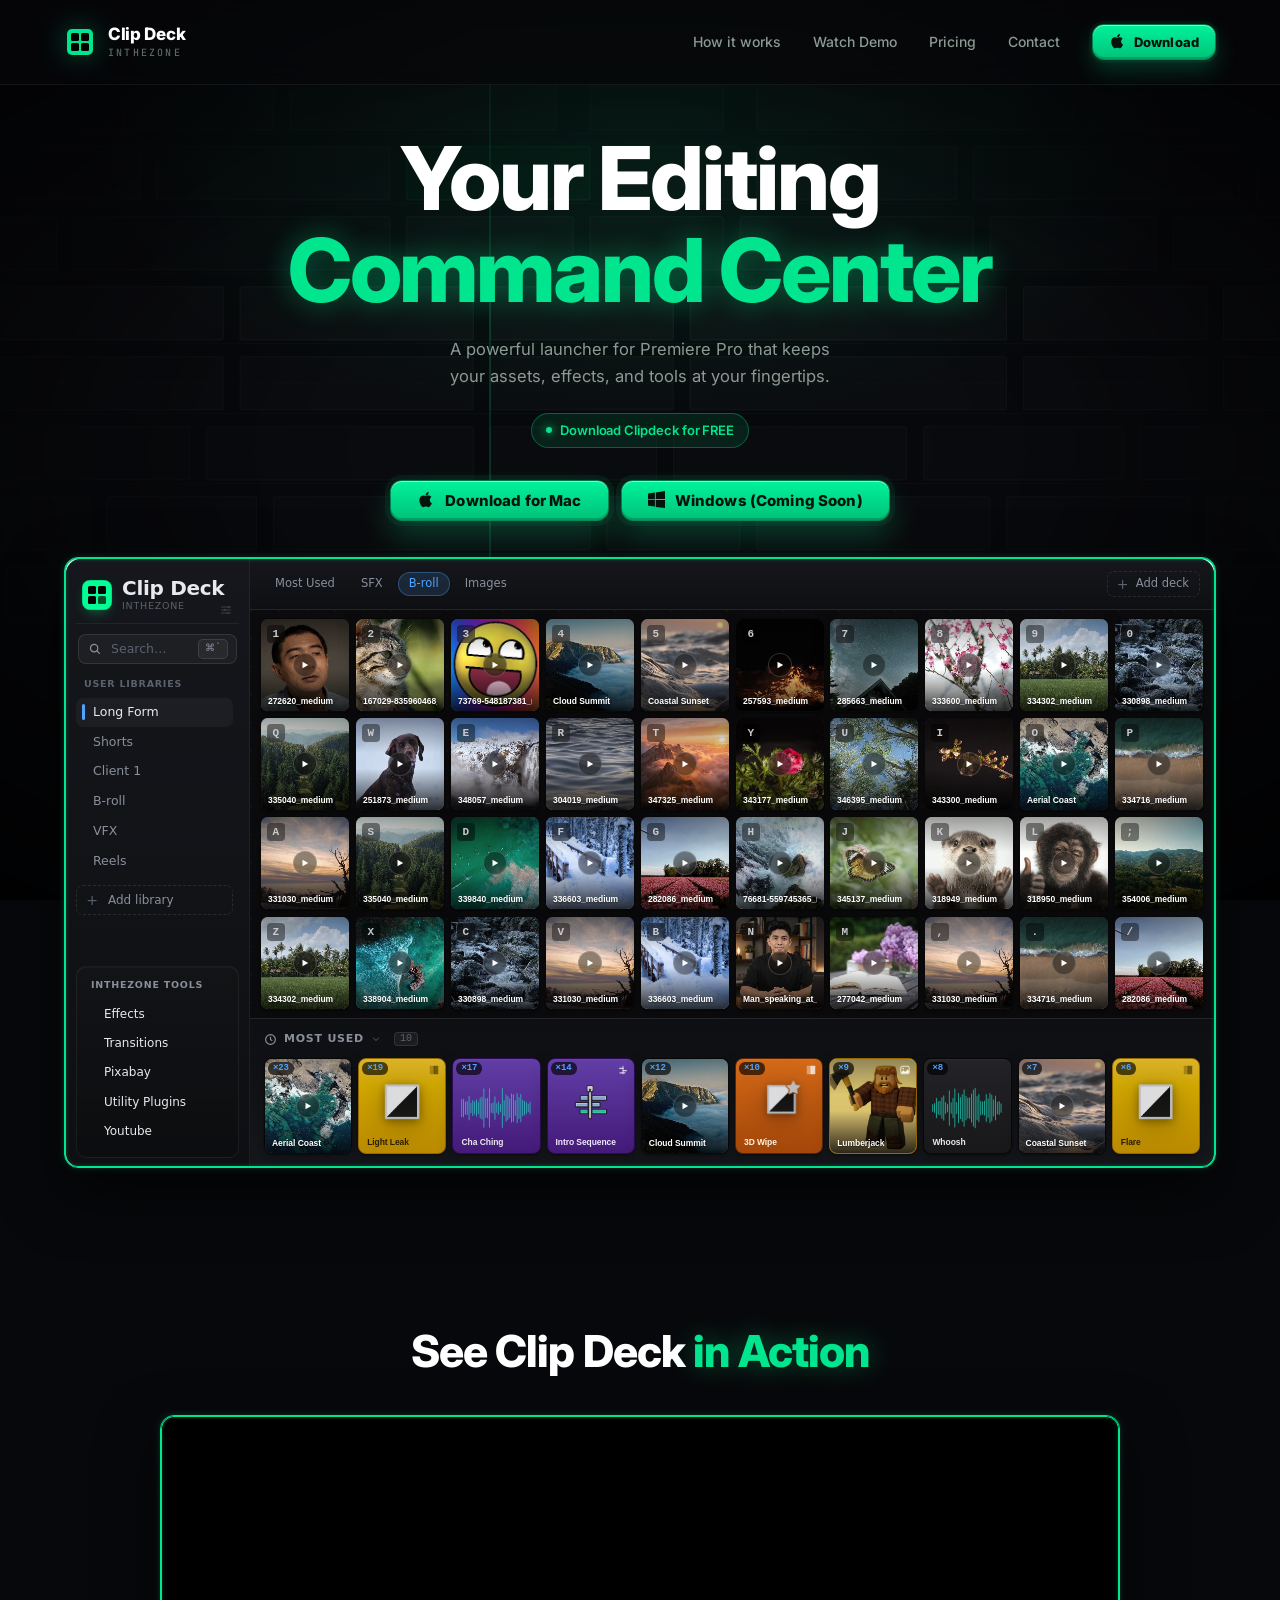
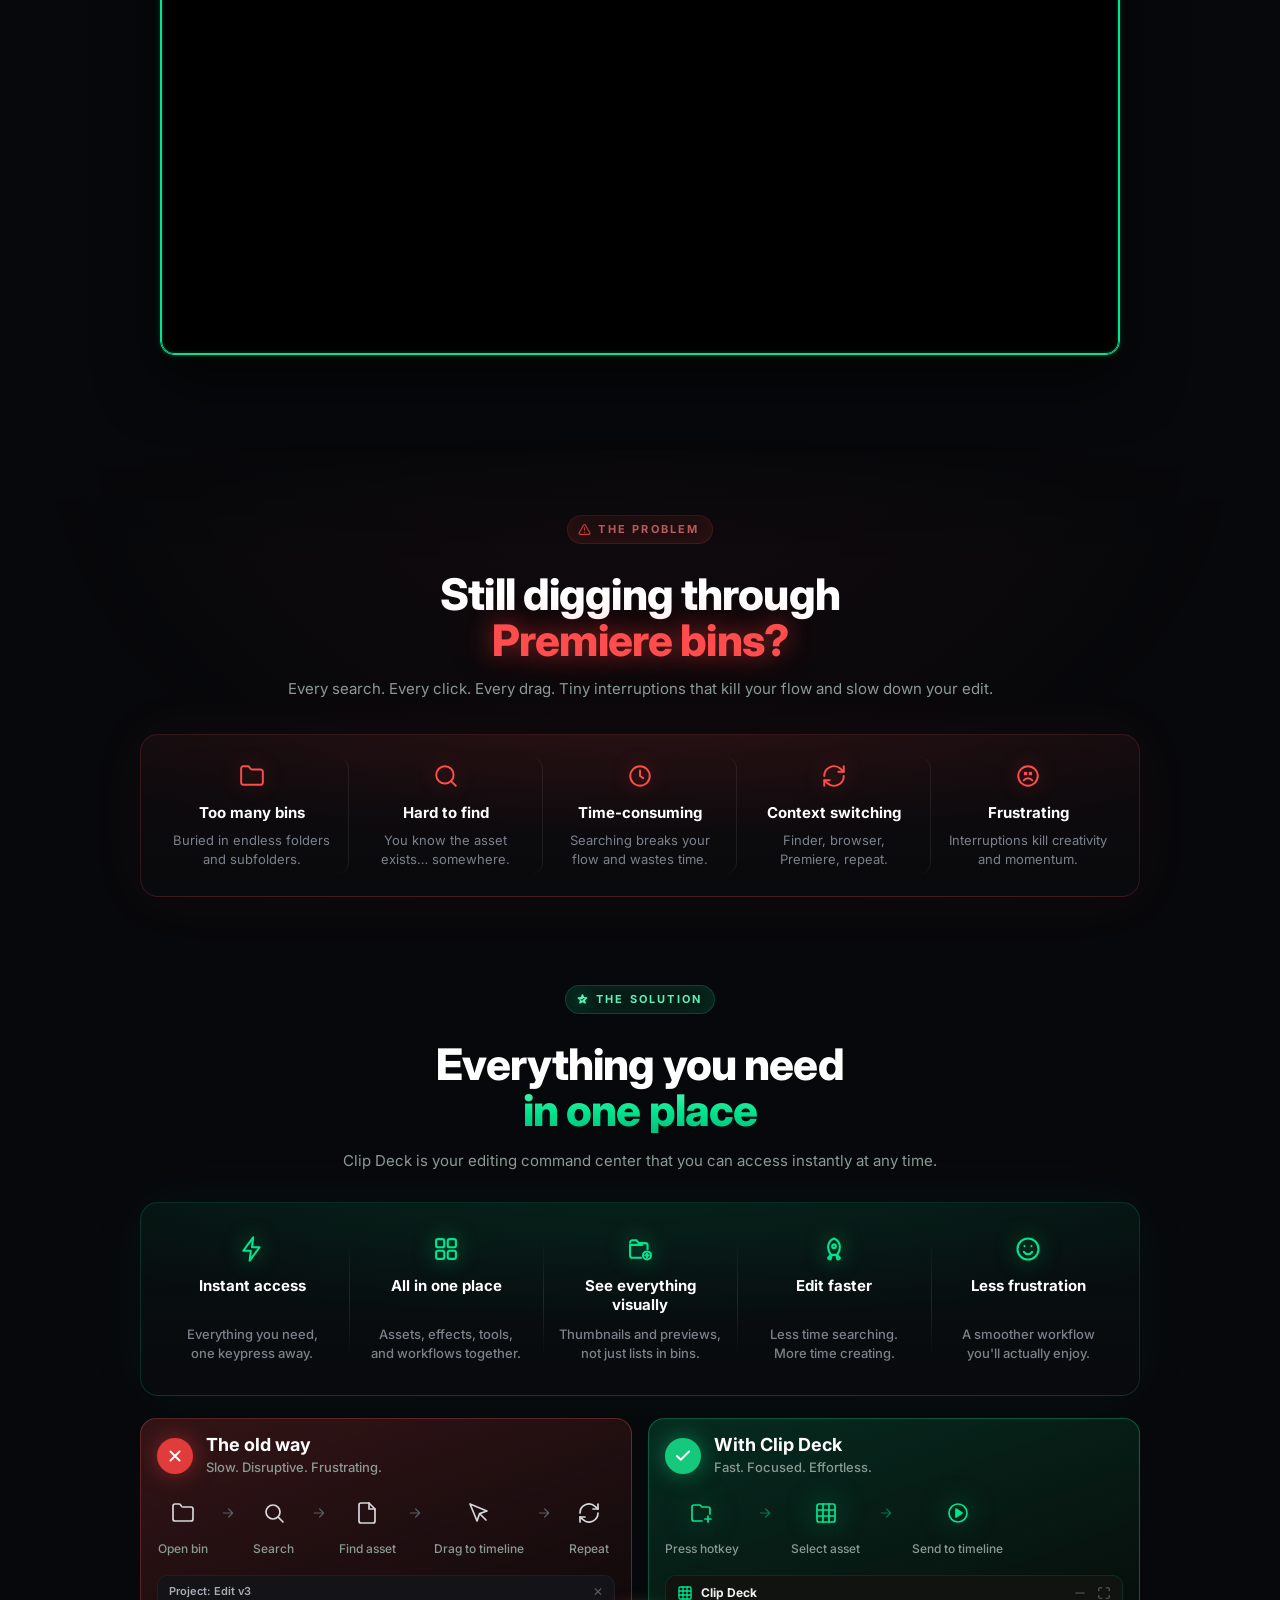
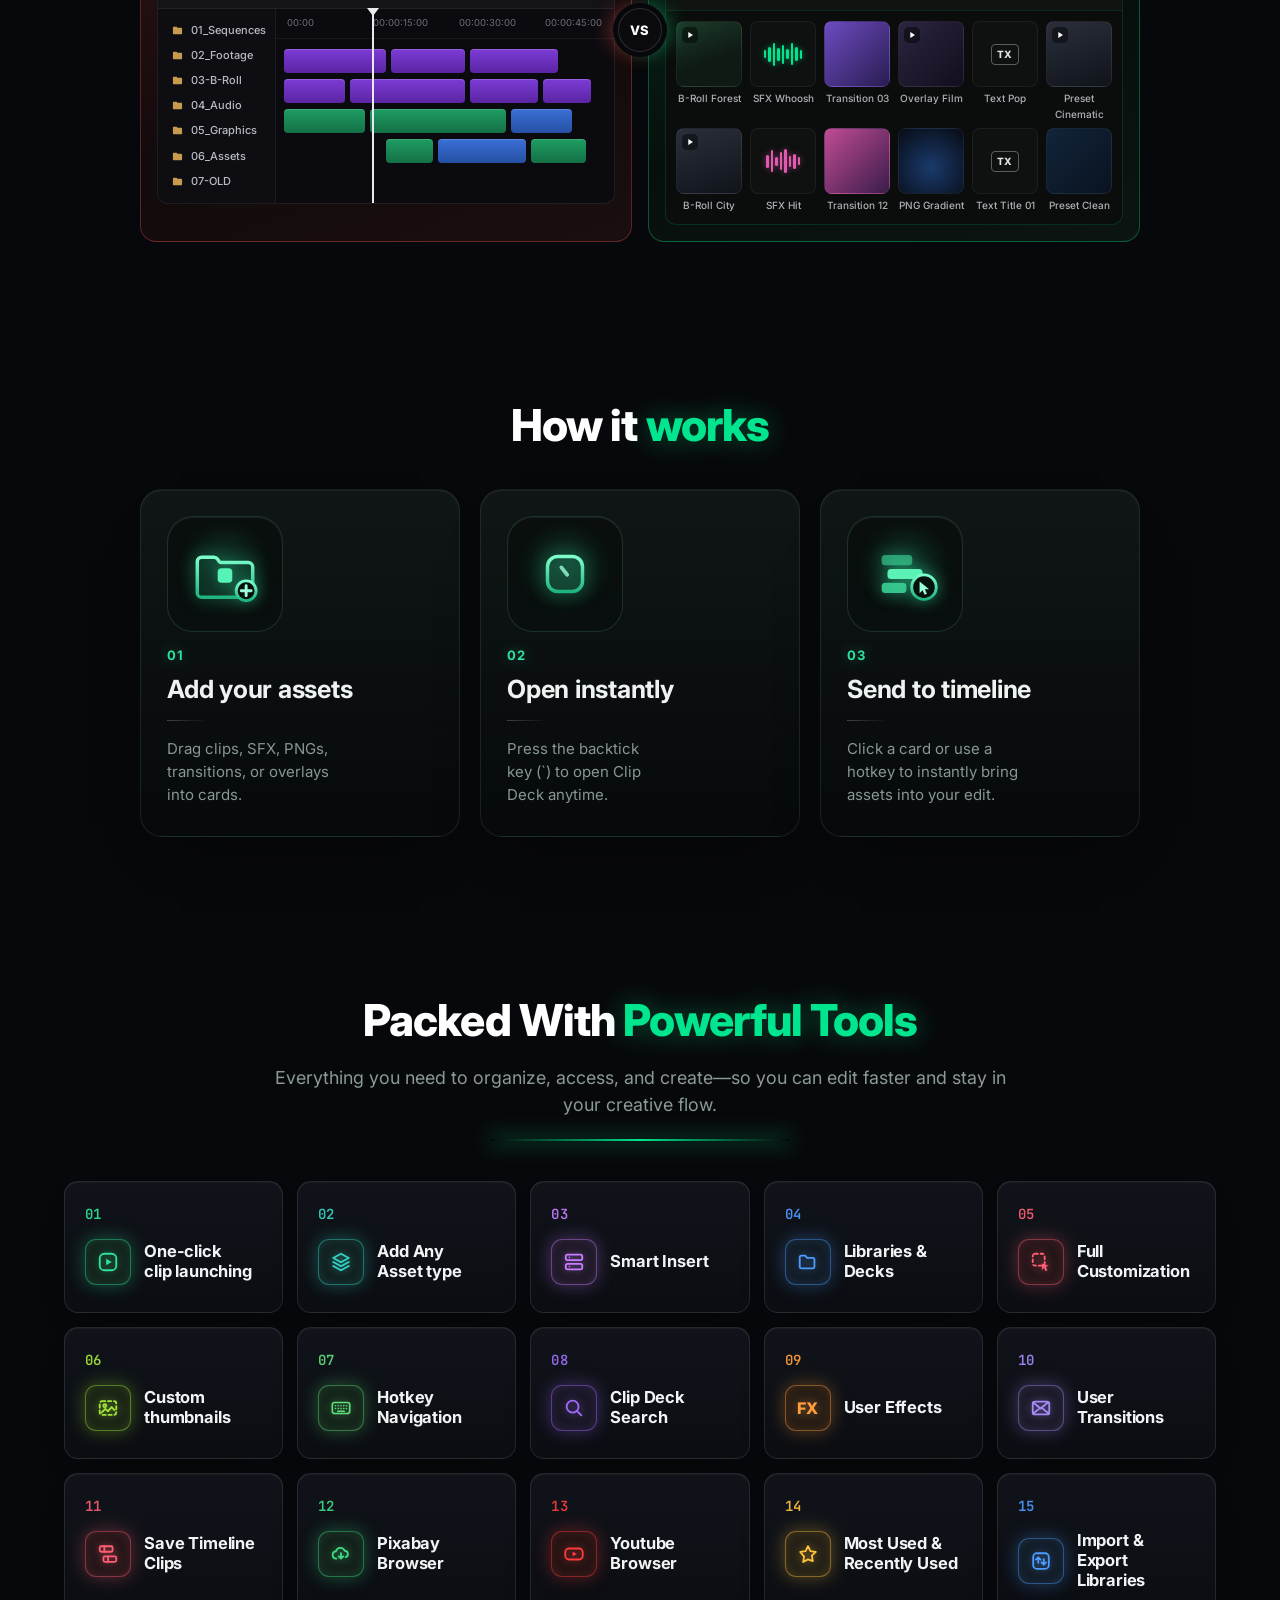
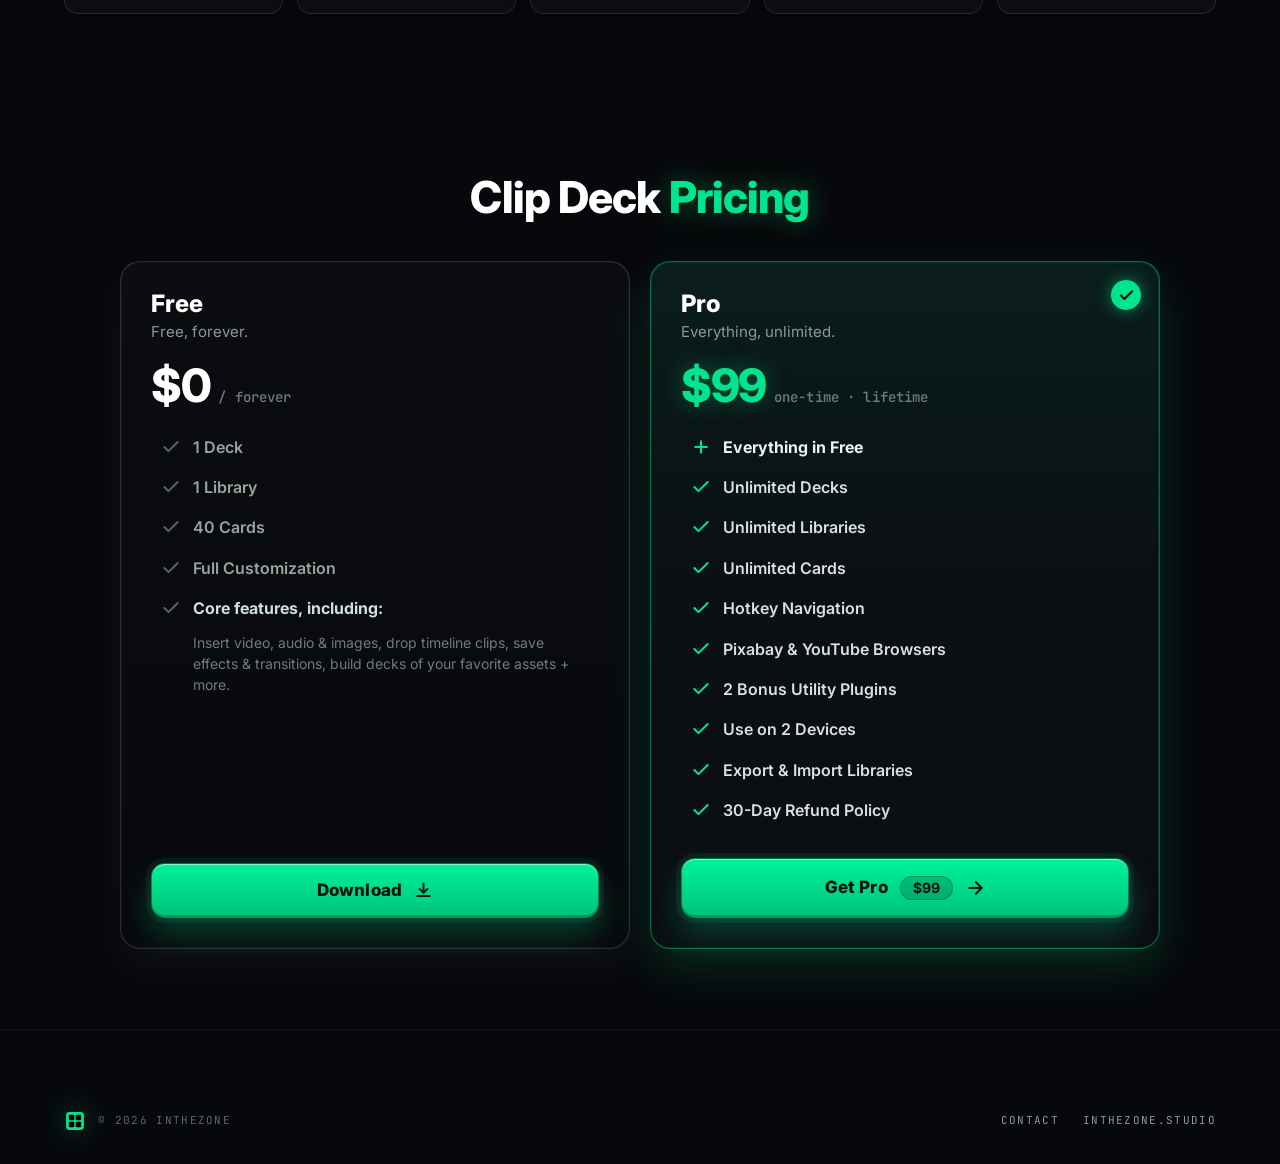
==== commit efc4f66b: "Add Contact link to the top nav Plain nav link to mailto:marc@inthezone.studio, placed after Pricing" ====
--- a/index.html
+++ b/index.html
@@ -43,6 +43,7 @@
         <a href="#how-it-works">How it works</a>
         <a href="#demo-video">Watch Demo</a>
         <a href="#pricing">Pricing</a>
+        <a href="mailto:marc@inthezone.studio">Contact</a>
         <a class="download-btn download-btn--nav" href="https://github.com/marcwenz/clipdeck-landing/releases/latest/download/ClipDeck-mac.pkg" download="ClipDeck-mac.pkg" aria-label="Download Clip Deck for Mac">
           <svg class="download-icon" viewBox="0 0 24 24" width="17" height="17" fill="currentColor" aria-hidden="true">
             <path d="M17.05 12.04c-.03-2.6 2.12-3.85 2.22-3.91-1.21-1.77-3.09-2.01-3.76-2.04-1.6-.16-3.12.94-3.93.94-.81 0-2.06-.92-3.39-.89-1.74.03-3.35 1.01-4.25 2.57-1.81 3.14-.46 7.79 1.3 10.34.86 1.25 1.89 2.65 3.24 2.6 1.3-.05 1.79-.84 3.36-.84 1.57 0 2.01.84 3.39.81 1.4-.03 2.28-1.27 3.13-2.53.99-1.45 1.4-2.85 1.42-2.92-.03-.01-2.72-1.04-2.75-4.13zM14.53 4.6c.72-.87 1.2-2.08 1.07-3.28-1.03.04-2.28.69-3.02 1.56-.66.77-1.24 2-1.08 3.18 1.15.09 2.32-.59 3.03-1.46z"/>
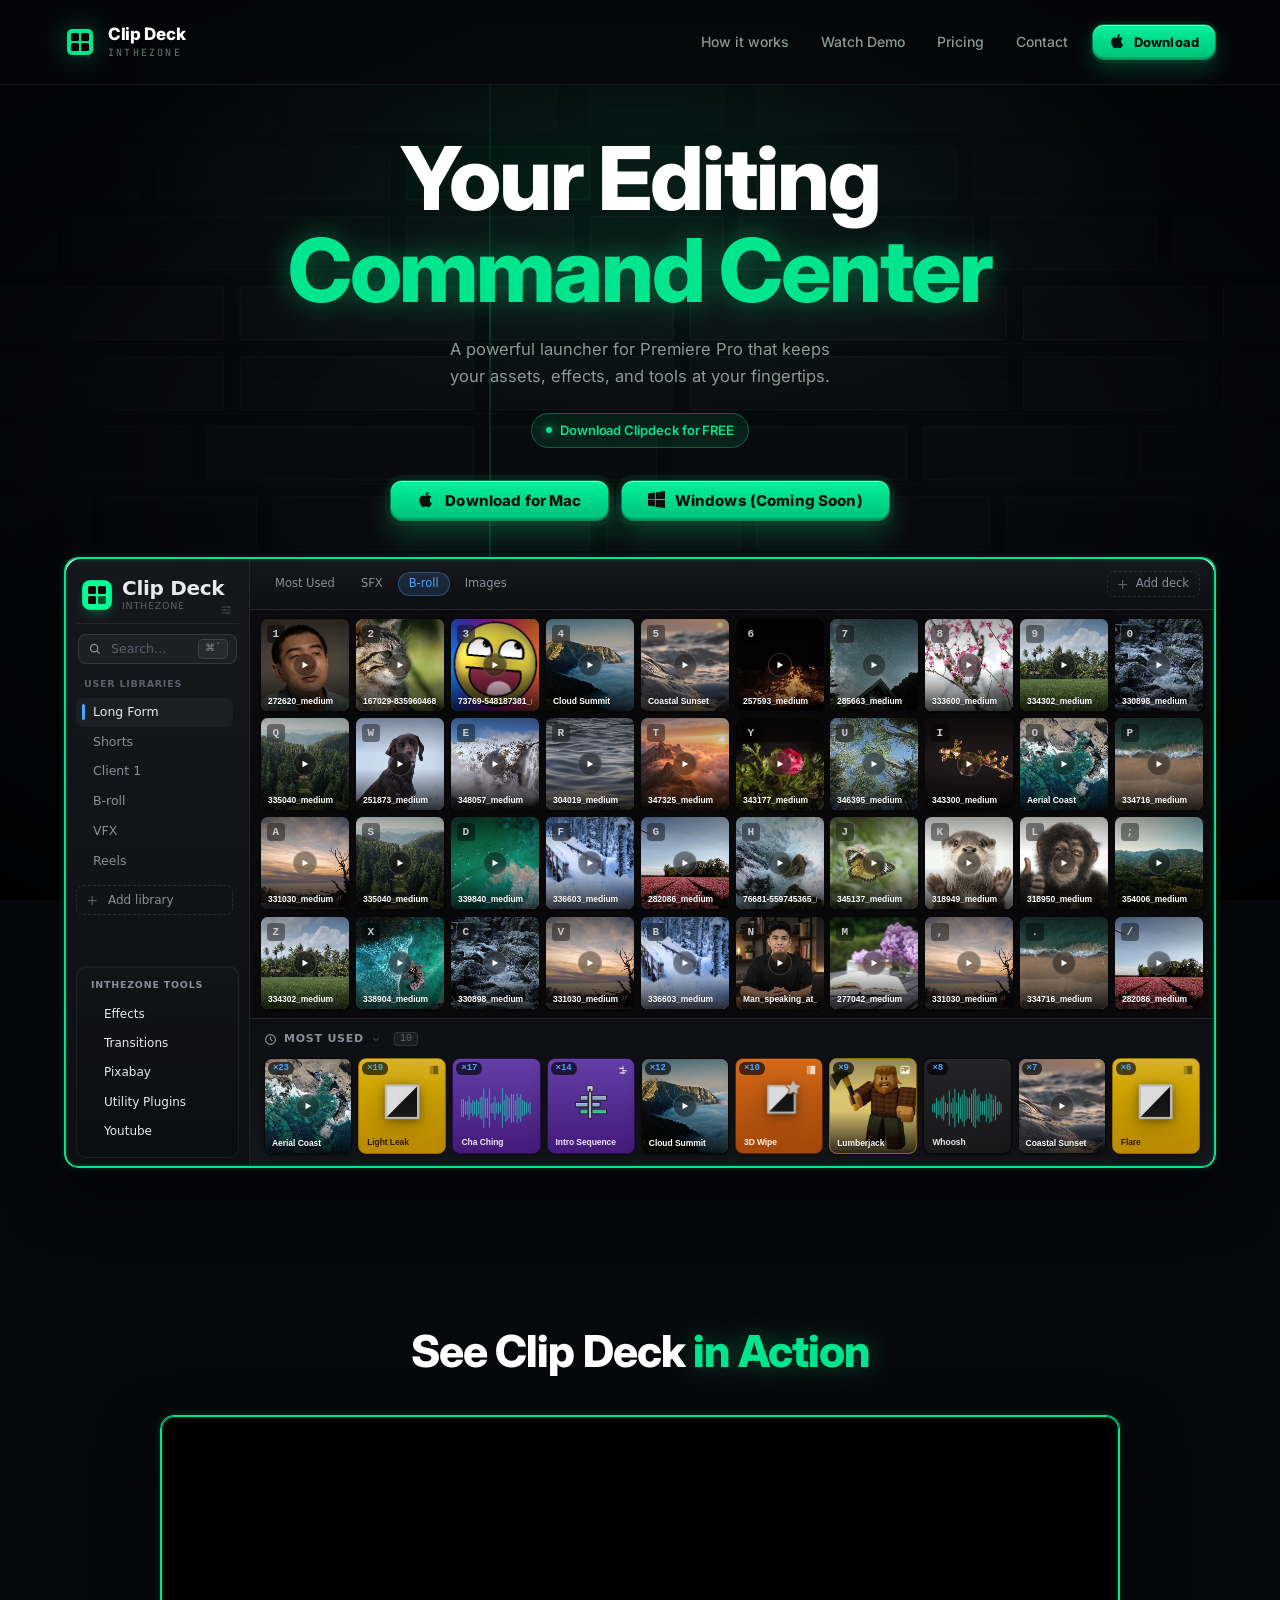
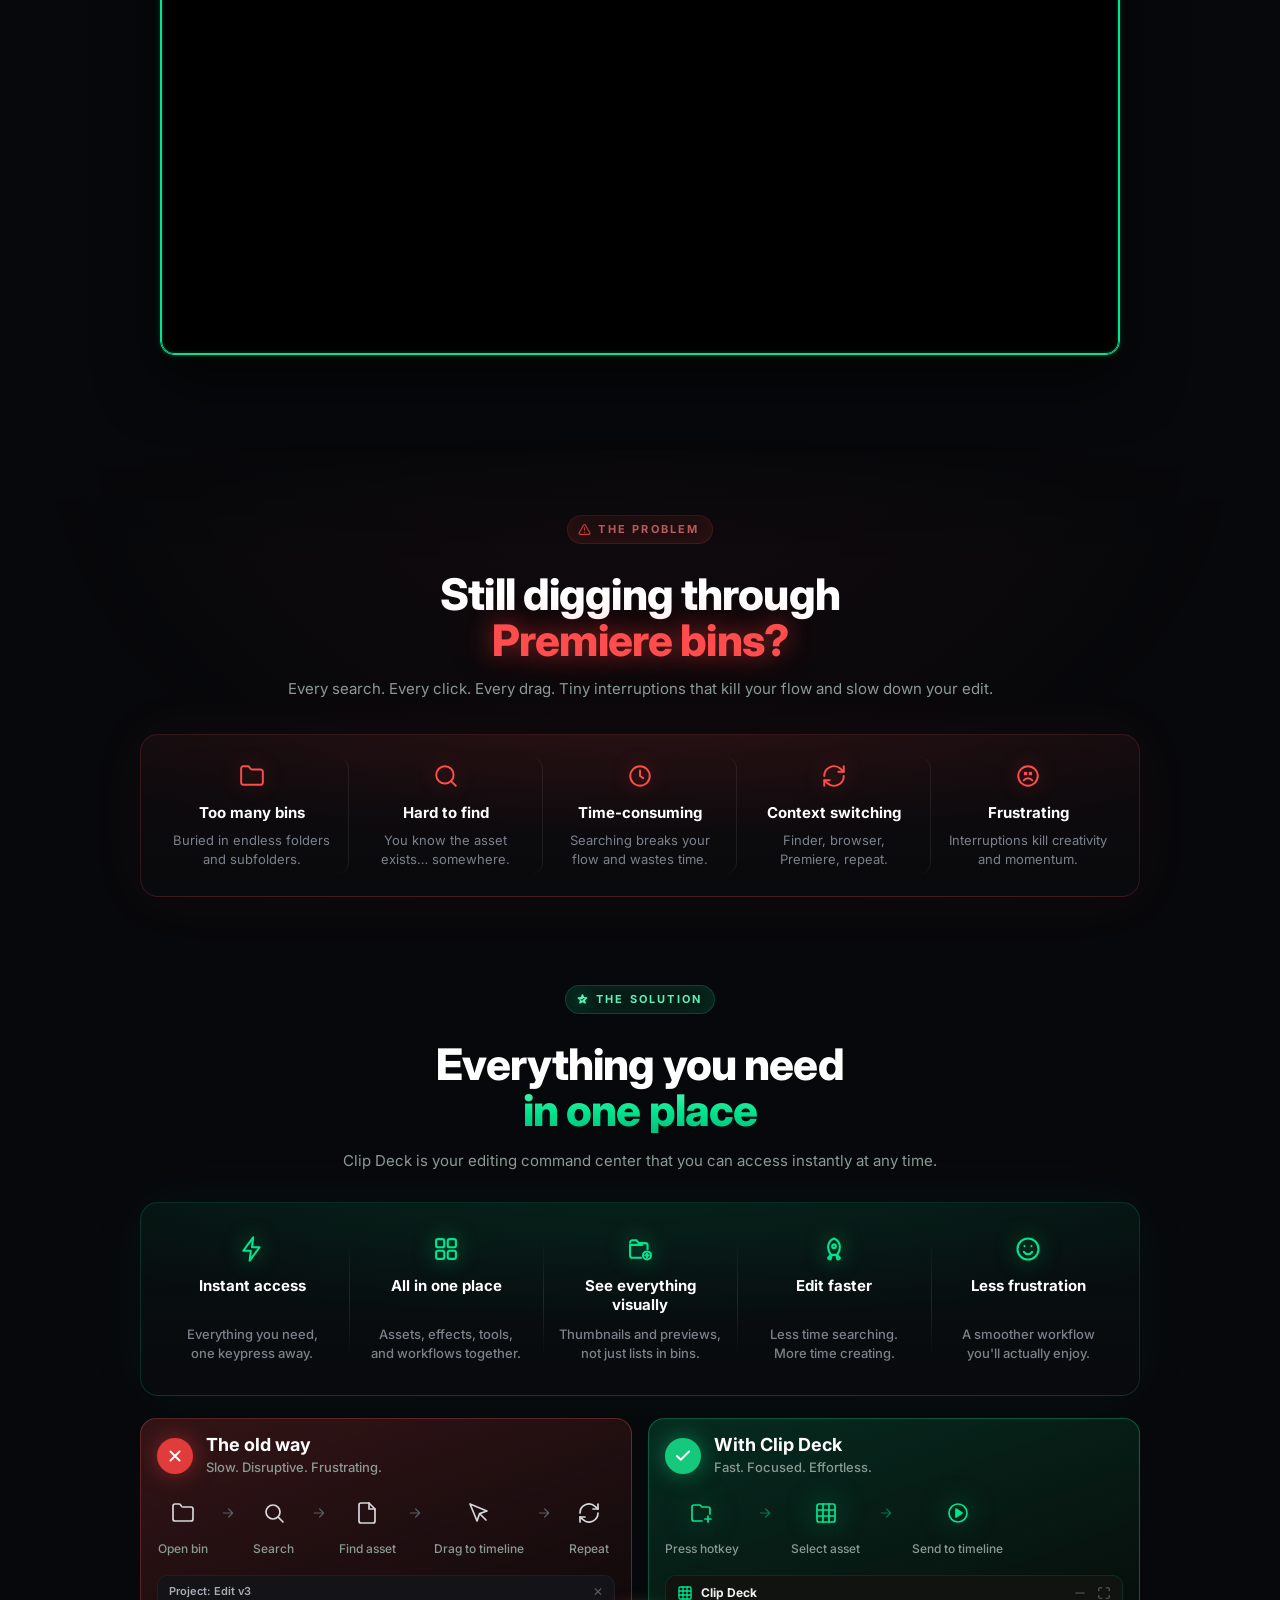
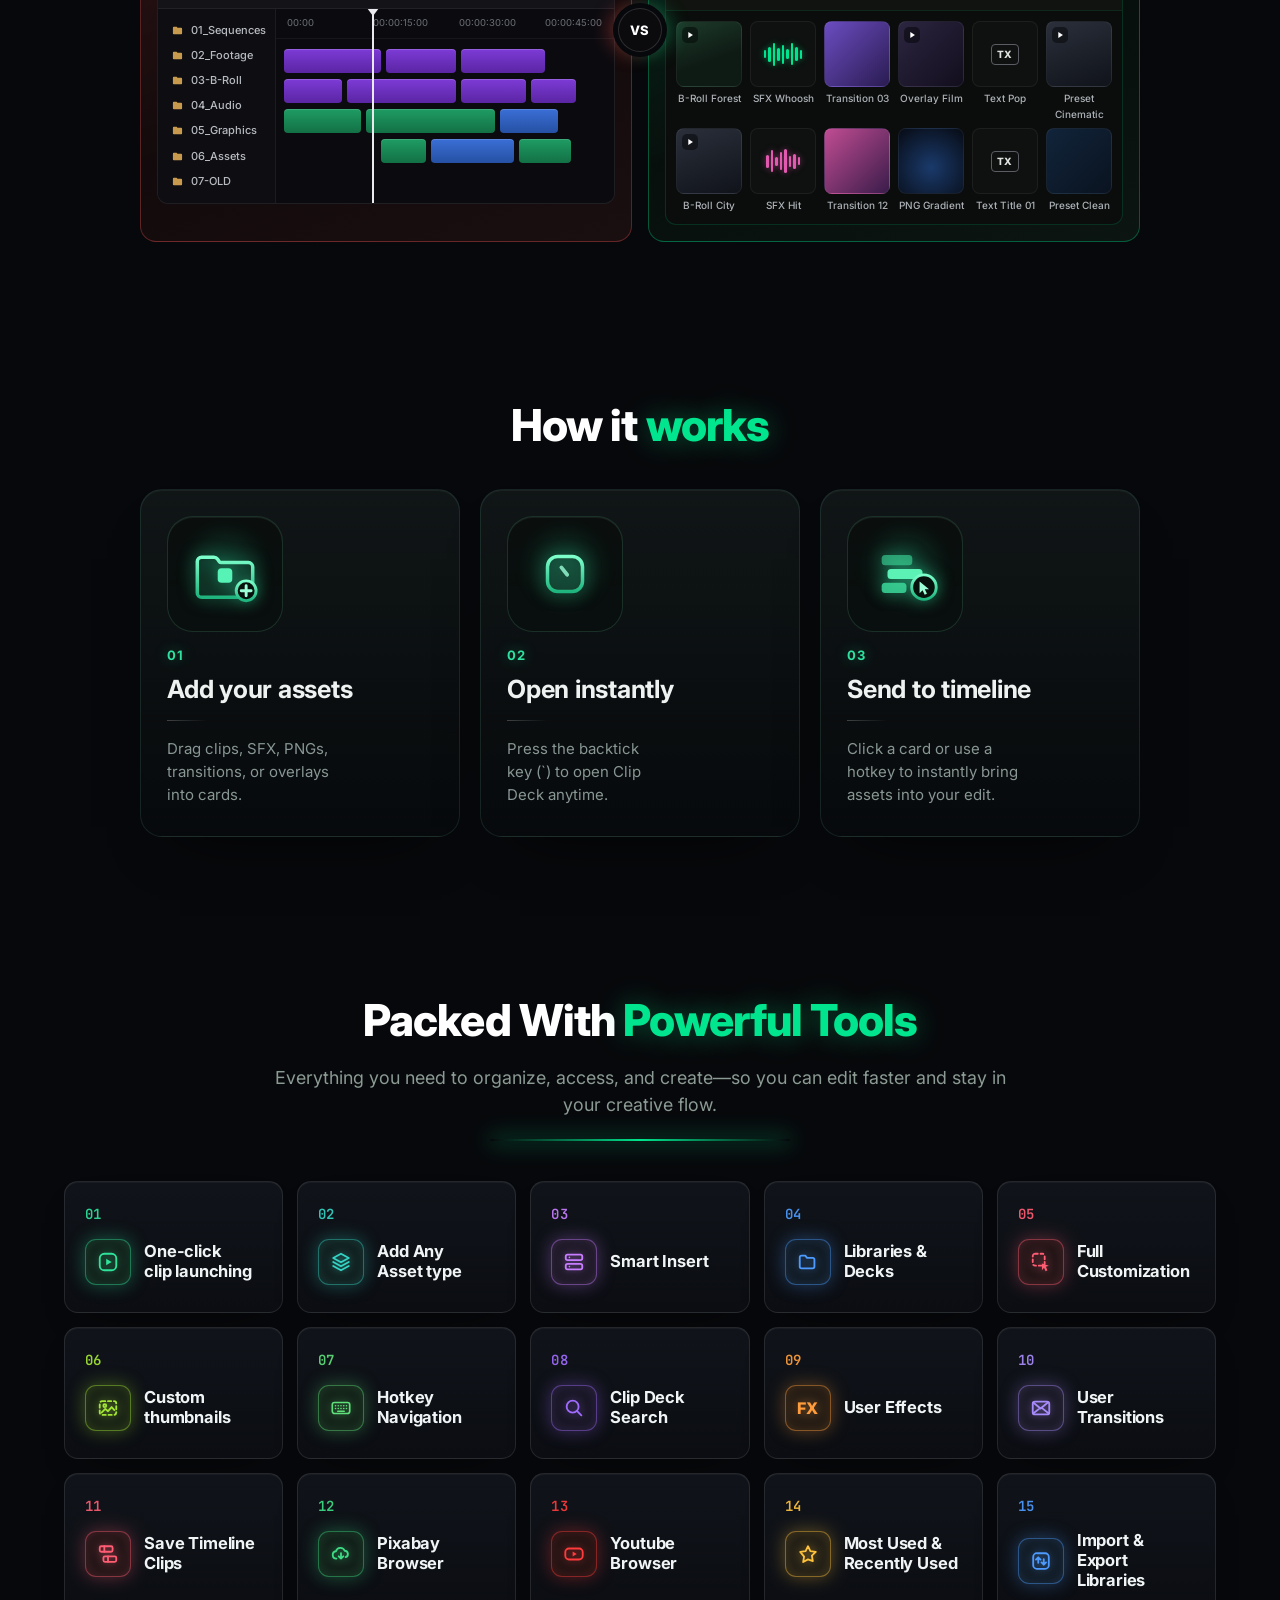
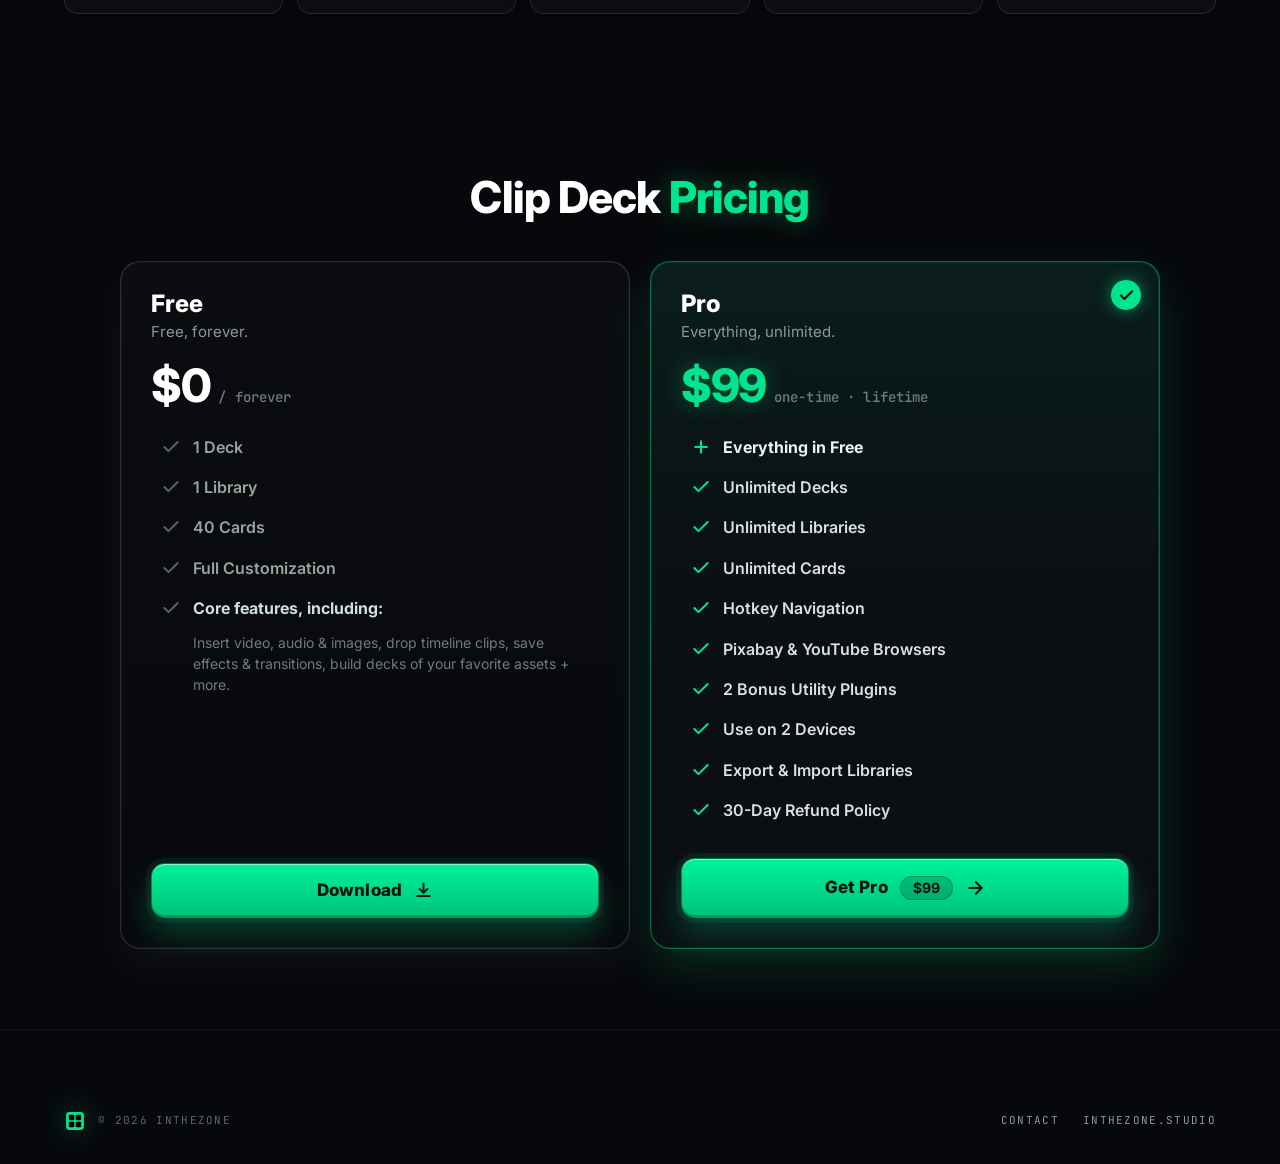
==== commit 2e1dd3f3: "Mobile: collapse nav into a dropdown, keep assets in bounds The nav links were a ~358px non-wrapping" ====
--- a/index.html
+++ b/index.html
@@ -39,18 +39,26 @@
         </span>
       </a>
 
-      <nav class="site-nav" aria-label="Primary">
+      <nav class="site-nav" id="site-nav" aria-label="Primary">
         <a href="#how-it-works">How it works</a>
         <a href="#demo-video">Watch Demo</a>
         <a href="#pricing">Pricing</a>
         <a href="mailto:marc@inthezone.studio">Contact</a>
+      </nav>
+
+      <div class="site-header__actions">
         <a class="download-btn download-btn--nav" href="https://github.com/marcwenz/clipdeck-landing/releases/latest/download/ClipDeck-mac.pkg" download="ClipDeck-mac.pkg" aria-label="Download Clip Deck for Mac">
           <svg class="download-icon" viewBox="0 0 24 24" width="17" height="17" fill="currentColor" aria-hidden="true">
             <path d="M17.05 12.04c-.03-2.6 2.12-3.85 2.22-3.91-1.21-1.77-3.09-2.01-3.76-2.04-1.6-.16-3.12.94-3.93.94-.81 0-2.06-.92-3.39-.89-1.74.03-3.35 1.01-4.25 2.57-1.81 3.14-.46 7.79 1.3 10.34.86 1.25 1.89 2.65 3.24 2.6 1.3-.05 1.79-.84 3.36-.84 1.57 0 2.01.84 3.39.81 1.4-.03 2.28-1.27 3.13-2.53.99-1.45 1.4-2.85 1.42-2.92-.03-.01-2.72-1.04-2.75-4.13zM14.53 4.6c.72-.87 1.2-2.08 1.07-3.28-1.03.04-2.28.69-3.02 1.56-.66.77-1.24 2-1.08 3.18 1.15.09 2.32-.59 3.03-1.46z"/>
           </svg>
           <span class="download-text">Download</span>
         </a>
-      </nav>
+
+        <button class="nav-toggle" type="button" aria-expanded="false" aria-controls="site-nav" aria-label="Open menu">
+          <svg class="nav-toggle__ico nav-toggle__ico--open" viewBox="0 0 24 24" width="22" height="22" fill="none" stroke="currentColor" stroke-width="2" stroke-linecap="round" aria-hidden="true"><path d="M4 7h16M4 12h16M4 17h16"/></svg>
+          <svg class="nav-toggle__ico nav-toggle__ico--close" viewBox="0 0 24 24" width="22" height="22" fill="none" stroke="currentColor" stroke-width="2" stroke-linecap="round" aria-hidden="true"><path d="M6 6l12 12M18 6L6 18"/></svg>
+        </button>
+      </div>
     </div>
   </header>
 
--- a/styles.css
+++ b/styles.css
@@ -193,7 +193,6 @@
   padding: var(--space-6) var(--page-pad);
   display: flex;
   align-items: center;
-  justify-content: space-between;
   gap: var(--space-6);
 }
 
@@ -202,10 +201,15 @@
   align-items: center;
   gap: var(--space-3);
   color: var(--text);
+  flex-shrink: 0;
 }
 .brand:hover { color: var(--text); }
 
+/* margin-left:auto pushes the nav + actions together to the right, leaving the
+   brand on the left (replaces the old justify-content:space-between, which
+   would have spread three children apart). */
 .site-nav {
+  margin-left: auto;
   display: flex;
   align-items: center;
   gap: clamp(var(--space-4), 3vw, var(--space-8));
@@ -221,8 +225,80 @@
   color: var(--accent);
 }
 
-@media (max-width: 540px) {
-  .site-nav { gap: var(--space-4); font-size: 0.8125rem; }
+.site-header__actions {
+  display: flex;
+  align-items: center;
+  gap: var(--space-3);
+  flex-shrink: 0;
+}
+
+/* Hamburger — hidden on desktop; only drives the small-screen dropdown. */
+.nav-toggle {
+  display: none;
+  appearance: none;
+  -webkit-appearance: none;
+  align-items: center;
+  justify-content: center;
+  width: 38px;
+  height: 38px;
+  padding: 0;
+  border: 1px solid var(--line-2);
+  border-radius: var(--radius-md);
+  background: rgba(255, 255, 255, 0.03);
+  color: var(--text);
+  cursor: pointer;
+  transition: border-color 180ms var(--ease-soft), background 180ms var(--ease-soft);
+}
+.nav-toggle:hover { border-color: var(--accent-line); background: var(--accent-soft); }
+.nav-toggle:focus-visible { outline: 2px solid var(--accent); outline-offset: 2px; }
+.nav-toggle__ico--close { display: none; }
+.nav-toggle[aria-expanded="true"] .nav-toggle__ico--open { display: none; }
+.nav-toggle[aria-expanded="true"] .nav-toggle__ico--close { display: block; }
+
+/* ── Small screens: nav collapses into a dropdown under the header ───────
+   The links were ~358px wide in a row, forcing the whole page to a 523px
+   minimum. Pulling them out of flow lets the page reflow to 375px. */
+@media (max-width: 820px) {
+  .nav-toggle { display: inline-flex; }
+
+  .site-header__inner { padding: var(--space-4) var(--page-pad); gap: var(--space-4); }
+  /* nav is out of flow here, so the actions take over pushing right */
+  .site-header__actions { margin-left: auto; }
+
+  /* scale down the logo */
+  .brand-mark { width: 26px; height: 26px; }
+  .brand-name { font-size: 0.9375rem; }
+  .brand-eyebrow { font-size: 0.5rem; letter-spacing: 0.18em; }
+
+  /* scale down the nav download button */
+  .download-btn--nav { padding: 6px 12px; font-size: 0.75rem; gap: 6px; }
+  .download-btn--nav .download-icon { width: 14px; height: 14px; }
+
+  /* the dropdown panel */
+  .site-nav {
+    position: absolute;
+    top: 100%;
+    left: 0;
+    right: 0;
+    margin-left: 0;
+    display: none;
+    flex-direction: column;
+    align-items: stretch;
+    gap: 0;
+    padding: var(--space-2) var(--page-pad) var(--space-4);
+    /* opaque, not frosted: nested inside the header's backdrop root a
+       translucent panel lets the hero ghost through and hurts legibility */
+    background: var(--bg);
+    border-bottom: 1px solid var(--line);
+    box-shadow: 0 18px 40px rgba(0, 0, 0, 0.55);
+  }
+  .site-nav.is-open { display: flex; }
+  .site-nav a:not(.download-btn) {
+    padding: 14px 2px;
+    font-size: 0.9375rem;
+    border-bottom: 1px solid var(--line);
+  }
+  .site-nav a:not(.download-btn):last-child { border-bottom: 0; }
 }
 
 .brand-mark {
@@ -245,6 +321,7 @@
   font-size: 1.0625rem;
   letter-spacing: -0.018em;
   color: var(--text);
+  white-space: nowrap; /* never break "Clip Deck" onto two lines */
 }
 
 .brand-eyebrow {
@@ -1523,7 +1600,9 @@
   font-size: 11px; color: #a7abb3; font-weight: 600;
 }
 .ps-mock-bar .ps-x { color: #5c6068; font-size: 12px; }
-.ps-pr-body { display: grid; grid-template-columns: 118px 1fr; min-height: 178px; }
+/* minmax(0,1fr) — a bare 1fr floors at min-content, and the ruler's 4×86px
+   spans (355px) would force this grid wider than its card on small screens. */
+.ps-pr-body { display: grid; grid-template-columns: 118px minmax(0, 1fr); min-height: 178px; }
 .ps-pr-side { background: #0e0e12; border-right: 1px solid rgba(255, 255, 255, 0.06); padding: 9px 8px; }
 .ps-bin {
   display: flex; align-items: center; gap: 7px; padding: 4px 5px; font-size: 11px; color: #b7bac1; font-weight: 500;
@@ -1531,7 +1610,7 @@
 }
 .ps-bin svg { color: #c79a4e; flex: none; width: 13px; height: 11px; }
 .ps-bin:hover { background: rgba(199, 154, 78, 0.16); color: #f0e6d2; }
-.ps-pr-timeline { position: relative; background: #0b0b0f; padding: 0; }
+.ps-pr-timeline { position: relative; background: #0b0b0f; padding: 0; overflow: hidden; }
 .ps-ruler { display: flex; gap: 0; padding: 7px 0 7px 11px; font-size: 9.5px; color: #6a6e76; border-bottom: 1px solid rgba(255, 255, 255, 0.05); }
 .ps-ruler span { width: 86px; flex: none; }
 .ps-playhead { position: absolute; top: 0; bottom: 0; left: 96px; width: 2px; background: #e9e9ee; z-index: 3; }
@@ -1609,6 +1688,23 @@
   .problem .sol-sub { white-space: normal; }
   .problem .sol-panel { grid-template-columns: repeat(2, 1fr); gap: 20px 0; }
   .problem .sol-feature:not(:first-child)::before { display: none; }
+}
+
+/* Phones: the step flows are a single non-wrapping row of nowrap labels, which
+   runs past the card edge. Wrap them and drop the connector arrows (they read
+   as noise once the steps are on multiple rows). */
+@media (max-width: 640px) {
+  .ps-steps,
+  .ps-steps.ps-new { flex-wrap: wrap; justify-content: center; gap: 16px 12px; }
+  .ps-arrow { display: none; }
+  .ps-step,
+  .ps-steps.ps-new .ps-step { min-width: 0; }
+  .ps-step span { font-size: 11px; }
+  /* narrower bin sidebar so the timeline keeps usable width */
+  .ps-pr-body { grid-template-columns: 96px minmax(0, 1fr); }
+  /* smaller so the bin names fit the narrower rail rather than breaking mid-word */
+  .ps-bin { font-size: 10px; white-space: nowrap; overflow: hidden; }
+  .ps-cd-grid { grid-template-columns: repeat(2, 1fr); }
 }
 
 /* =============================================================
